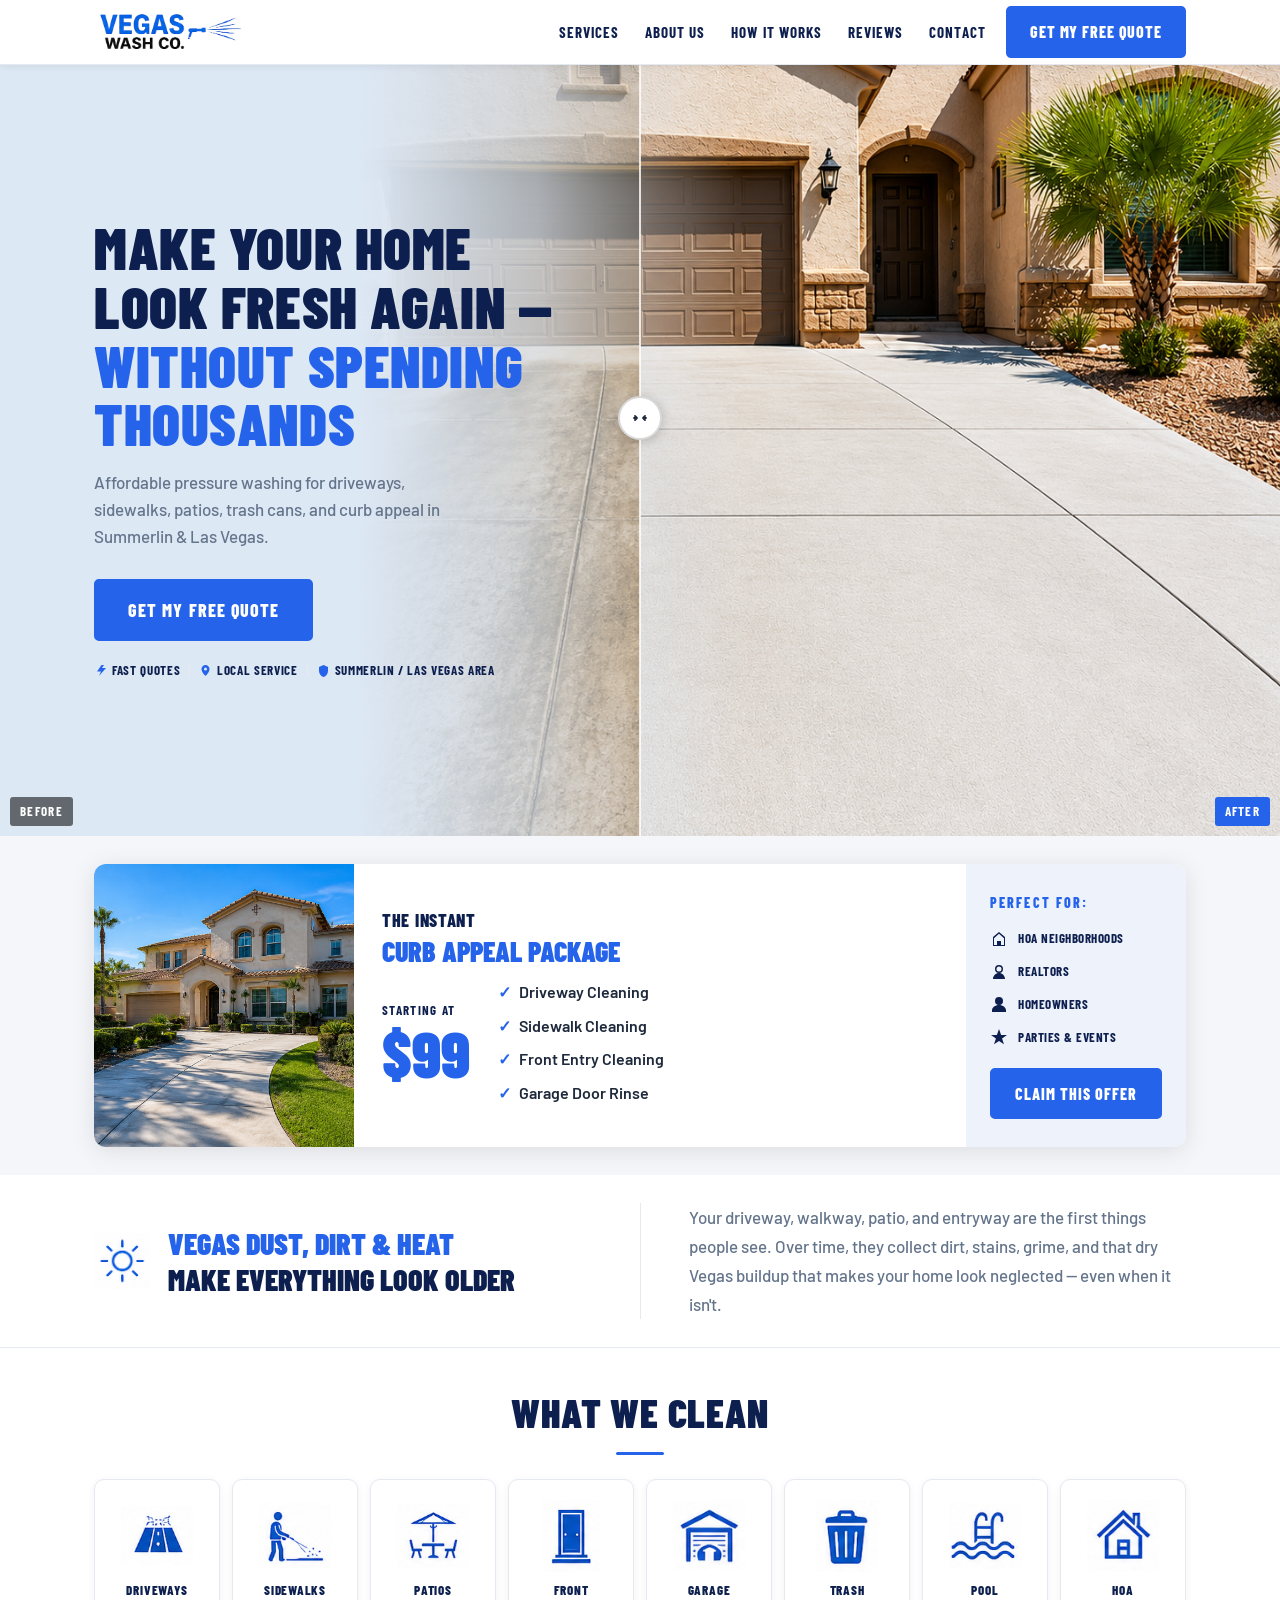
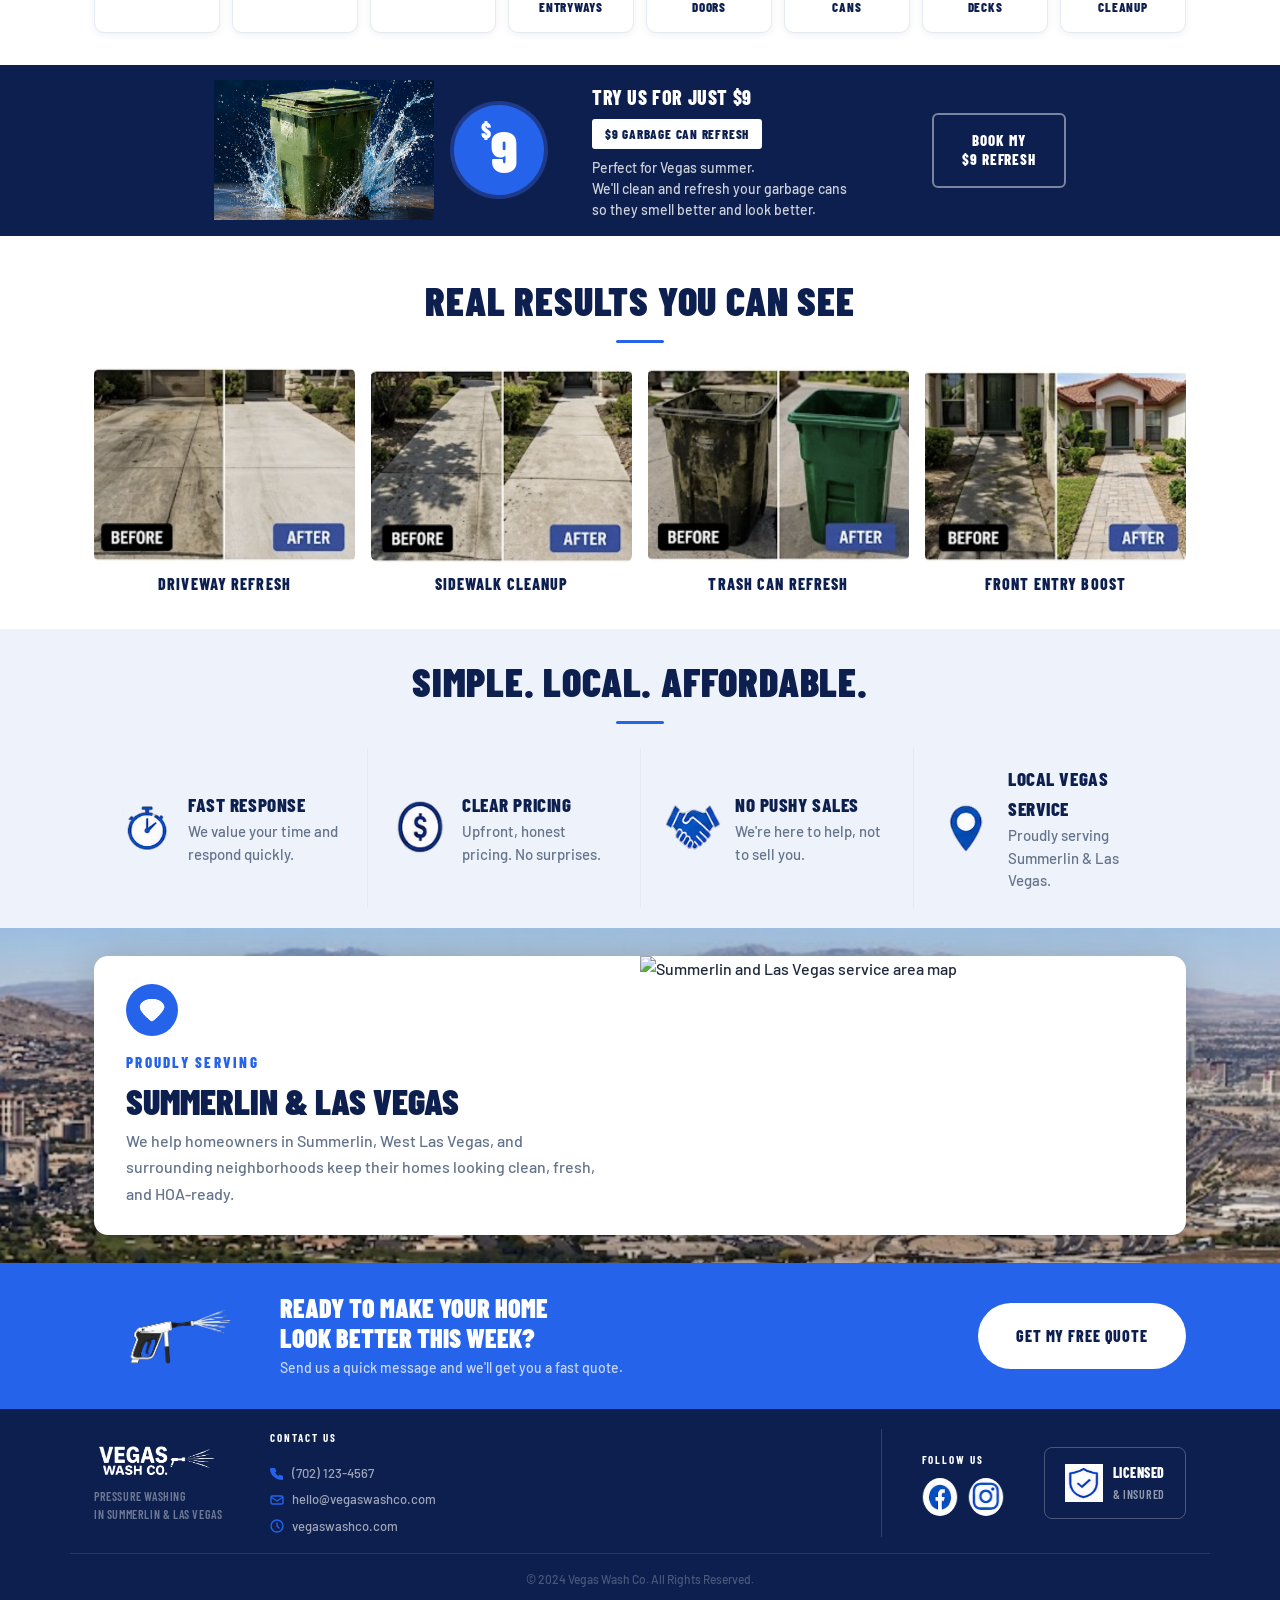
==== index.html @ 73d80bc8 "Initial commit of Vegas Wash Co. website. Co-authored-by: Claude <noreply@anthropic.com>" ====
<!DOCTYPE html>
<html lang="en">
<head>
  <meta charset="UTF-8">
  <meta name="viewport" content="width=device-width, initial-scale=1.0">
  <title>Vegas Wash Co. — Pressure Washing in Summerlin & Las Vegas</title>
  <link rel="stylesheet" href="style.css">
  <link rel="preconnect" href="https://fonts.googleapis.com">
  <link rel="preconnect" href="https://fonts.gstatic.com" crossorigin>
  <link href="https://fonts.googleapis.com/css2?family=Barlow+Condensed:wght@400;600;700;800;900&family=Barlow:wght@400;500;600;700&display=swap" rel="stylesheet">
</head>
<body>

  <!-- ── HEADER ─────────────────────────────────────── -->
  <header class="header">
    <div class="container header__inner">
      <a href="#" class="logo">
        <img src="Design Images/Vector Icons/logo_vector.png" alt="Vegas Wash Co." class="logo__img">
      </a>
      <nav class="nav">
        <a href="#services">Services</a>
        <a href="#about">About Us</a>
        <a href="#how-it-works">How It Works</a>
        <a href="#reviews">Reviews</a>
        <a href="#contact">Contact</a>
      </nav>
      <a href="#contact" class="btn btn--blue">Get My Free Quote</a>
      <button class="hamburger" aria-label="Open menu">
        <span></span><span></span><span></span>
      </button>
    </div>
  </header>

  <!-- ── HERO ──────────────────────────────────────── -->
  <section class="hero">
    <!-- Before/After slider fills the background -->
    <div class="hero__bg-slider">
      <div class="before-after">
        <div class="before-after__imgs">
          <div class="before-after__before">
            <img src="Design Images/Garage Before.png" alt="Before" class="ba-img ba-img--before">
            <span class="ba-label ba-label--before">Before</span>
          </div>
          <div class="before-after__after">
            <img src="Design Images/Garage After.png" alt="After" class="ba-img ba-img--after">
            <span class="ba-label ba-label--after">After</span>
          </div>
        </div>
        <div class="before-after__handle" id="baHandle">
          <div class="ba-handle-line"></div>
          <div class="ba-handle-circle">
            <svg width="20" height="20" viewBox="0 0 20 20" fill="none"><path d="M7 10l-3 0M7 10L5 8M7 10L5 12M13 10l3 0M13 10l2-2M13 10l2 2" stroke="#1e293b" stroke-width="1.8" stroke-linecap="round" stroke-linejoin="round"/></svg>
          </div>
          <div class="ba-handle-line"></div>
        </div>
      </div>
    </div>
    <!-- Text content on the left -->
    <div class="container hero__inner">
      <div class="hero__left">
        <h1 class="hero__heading">
          Make Your Home<br>Look Fresh Again&nbsp;—<br>
          <span class="hero__blue">Without Spending<br>Thousands</span>
        </h1>
        <p class="hero__sub">Affordable pressure washing for driveways, sidewalks, patios, trash cans, and curb appeal in Summerlin &amp; Las Vegas.</p>
        <a href="#" class="btn btn--blue btn--lg">Get My Free Quote</a>
        <div class="hero__badges">
          <span class="hero__badge">
            <svg width="13" height="13" viewBox="0 0 13 13" fill="#2563eb"><path d="M7.5 1L3 7.5h4L5 12l7-8H8L10 1z"/></svg>
            Fast Quotes
          </span>
          <span class="hero__sep">|</span>
          <span class="hero__badge">
            <svg width="13" height="13" viewBox="0 0 13 13" fill="none"><path d="M6.5 1C4.29 1 2.5 2.79 2.5 5c0 3.25 4 7 4 7s4-3.75 4-7c0-2.21-1.79-4-4-4zm0 5.5a1.5 1.5 0 110-3 1.5 1.5 0 010 3z" fill="#2563eb"/></svg>
            Local Service
          </span>
          <span class="hero__sep">|</span>
          <span class="hero__badge">
            <svg width="13" height="13" viewBox="0 0 13 13" fill="none"><path d="M6.5 1L2 3v4c0 2.76 1.96 5.34 4.5 6 2.54-.66 4.5-3.24 4.5-6V3L6.5 1z" fill="#2563eb"/></svg>
            Summerlin / Las Vegas Area
          </span>
        </div>
      </div>
    </div>
  </section>

  <!-- ── CURB APPEAL PACKAGE ────────────────────────── -->
  <section class="package" id="how-it-works">
    <div class="container">
      <div class="package__card">
        <!-- Photo -->
        <div class="package__photo">
          <img src="Design Images/Clean Driveway Image.png" alt="Clean home exterior">
        </div>
        <!-- Middle: heading + price/checklist row -->
        <div class="package__details">
          <div class="package__heading-block">
            <p class="package__eyebrow">The Instant</p>
            <h2 class="package__title">Curb Appeal Package</h2>
          </div>
          <div class="package__mid-row">
            <div class="package__price-col">
              <p class="package__starting">Starting At</p>
              <div class="package__price">$99</div>
            </div>
            <ul class="package__list">
              <li><span class="check">✓</span> Driveway Cleaning</li>
              <li><span class="check">✓</span> Sidewalk Cleaning</li>
              <li><span class="check">✓</span> Front Entry Cleaning</li>
              <li><span class="check">✓</span> Garage Door Rinse</li>
            </ul>
          </div>
        </div>
        <!-- Perfect For -->
        <div class="package__for">
          <p class="package__for-title">Perfect For:</p>
          <ul class="package__for-list">
            <li>
              <svg width="18" height="18" viewBox="0 0 18 18" fill="currentColor"><path d="M9 2l6 5v9H3V7l6-5zm0 1.8L4 8.2V15h3v-4h4v4h3V8.2L9 3.8z"/></svg>
              HOA Neighborhoods
            </li>
            <li>
              <svg width="18" height="18" viewBox="0 0 18 18" fill="currentColor"><path d="M9 2a4 4 0 100 8A4 4 0 009 2zm0 1.5a2.5 2.5 0 110 5 2.5 2.5 0 010-5zM3 16c0-3.31 2.69-6 6-6s6 2.69 6 6H3z"/></svg>
              Realtors
            </li>
            <li>
              <svg width="18" height="18" viewBox="0 0 18 18" fill="currentColor"><path d="M16 17H2v-1.5C2 12.42 5.13 10 9 10s7 2.42 7 5.5V17zM9 2a4 4 0 100 8A4 4 0 009 2z"/></svg>
              Homeowners
            </li>
            <li>
              <svg width="18" height="18" viewBox="0 0 18 18" fill="currentColor"><path d="M9 1l2.1 5.9H17l-4.95 3.5 1.9 5.85L9 12.9l-4.95 3.35 1.9-5.85L1 6.9h5.9L9 1z"/></svg>
              Parties &amp; Events
            </li>
          </ul>
          <a href="#" class="btn btn--blue package__for-btn">Claim This Offer</a>
        </div>
      </div>
    </div>
  </section>

  <!-- ── VEGAS DUST SECTION ─────────────────────────── -->
  <section class="dust" id="about">
    <div class="container dust__inner">
      <div class="dust__left">
        <div class="dust__sun">
          <img src="Design Images/Vector Icons/sun_icon_vector.png" alt="" width="56" height="56">
        </div>
        <h2 class="dust__heading">
          <span class="dust__heading--blue">Vegas Dust, Dirt &amp; Heat</span><br>
          Make Everything Look Older
        </h2>
      </div>
      <div class="dust__divider"></div>
      <div class="dust__right">
        <p>Your driveway, walkway, patio, and entryway are the first things people see. Over time, they collect dirt, stains, grime, and that dry Vegas buildup that makes your home look neglected — even when it isn't.</p>
      </div>
    </div>
  </section>

  <!-- ── WHAT WE CLEAN ──────────────────────────────── -->
  <section class="what-we-clean" id="services">
    <div class="container">
      <h2 class="section-title">What We Clean</h2>
      <div class="clean-grid">
        <div class="clean-item">
          <img src="Design Images/Vector Icons/driveways_vector.png" alt="Driveways" class="clean-icon-img">
          <span>Driveways</span>
        </div>
        <div class="clean-item">
          <img src="Design Images/Vector Icons/sidewalks_vector.png" alt="Sidewalks" class="clean-icon-img">
          <span>Sidewalks</span>
        </div>
        <div class="clean-item">
          <img src="Design Images/Vector Icons/patios_vector.png" alt="Patios" class="clean-icon-img">
          <span>Patios</span>
        </div>
        <div class="clean-item">
          <img src="Design Images/Vector Icons/front_entryways_vector.png" alt="Front Entryways" class="clean-icon-img">
          <span>Front<br>Entryways</span>
        </div>
        <div class="clean-item">
          <img src="Design Images/Vector Icons/garage_doors_vector.png" alt="Garage Doors" class="clean-icon-img">
          <span>Garage<br>Doors</span>
        </div>
        <div class="clean-item">
          <img src="Design Images/Vector Icons/trash_cans_vector.png" alt="Trash Cans" class="clean-icon-img">
          <span>Trash<br>Cans</span>
        </div>
        <div class="clean-item">
          <img src="Design Images/Vector Icons/pool_decks_vector.png" alt="Pool Decks" class="clean-icon-img">
          <span>Pool<br>Decks</span>
        </div>
        <div class="clean-item">
          <img src="Design Images/Vector Icons/hoa_cleanup_vector.png" alt="HOA Cleanup" class="clean-icon-img">
          <span>HOA<br>Cleanup</span>
        </div>
      </div>
    </div>
  </section>

  <!-- ── $9 GARBAGE CAN REFRESH ─────────────────────── -->
  <section class="offer9">
    <div class="offer9__inner">
      <!-- Photo bleeds to left edge -->
      <div class="offer9__photo">
        <img src="Design Images/Trash Can in Water Image.png" alt="Garbage can being cleaned">
      </div>
      <!-- $9 badge circle -->
      <div class="offer9__badge">
        <span class="offer9__dollar">$</span>
        <span class="offer9__num">9</span>
      </div>
      <!-- Text content -->
      <div class="offer9__content">
        <p class="offer9__eyebrow">Try Us For Just $9</p>
        <div class="offer9__tag">$9 Garbage Can Refresh</div>
        <p class="offer9__body">Perfect for Vegas summer.<br>We'll clean and refresh your garbage cans<br>so they smell better and look better.</p>
      </div>
      <!-- CTA button -->
      <div class="offer9__cta">
        <a href="#" class="btn offer9__btn">Book My<br>$9 Refresh</a>
      </div>
    </div>
  </section>

  <!-- ── REAL RESULTS ───────────────────────────────── -->
  <section class="results" id="reviews">
    <div class="container">
      <h2 class="section-title">Real Results You Can See</h2>
      <div class="results__grid">
        <div class="results__item">
          <div class="results__img-wrap">
            <img src="Design Images/Driveway Refresh.png" alt="Driveway before and after" class="results__img">
          </div>
          <p class="results__label">Driveway Refresh</p>
        </div>
        <div class="results__item">
          <div class="results__img-wrap">
            <img src="Design Images/Sidewalk Cleanup.png" alt="Sidewalk before and after" class="results__img">
          </div>
          <p class="results__label">Sidewalk Cleanup</p>
        </div>
        <div class="results__item">
          <div class="results__img-wrap">
            <img src="Design Images/Trash Can Refresh.png" alt="Trash can before and after" class="results__img">
          </div>
          <p class="results__label">Trash Can Refresh</p>
        </div>
        <div class="results__item">
          <div class="results__img-wrap">
            <img src="Design Images/Front Entry Boost.png" alt="Front entry before and after" class="results__img">
          </div>
          <p class="results__label">Front Entry Boost</p>
        </div>
      </div>
    </div>
  </section>

  <!-- ── SIMPLE. LOCAL. AFFORDABLE. ────────────────── -->
  <section class="pillars">
    <div class="container">
      <h2 class="section-title">Simple. Local. Affordable.</h2>
      <div class="pillars__grid">
        <div class="pillar">
          <div class="pillar__icon">
            <img src="Design Images/Vector Icons/fast_response_vector.png" alt="" class="pillar__icon-img">
          </div>
          <div class="pillar__text">
            <h3 class="pillar__title">Fast Response</h3>
            <p class="pillar__desc">We value your time and respond quickly.</p>
          </div>
        </div>
        <div class="pillar pillar--divider">
          <div class="pillar__icon">
            <img src="Design Images/Vector Icons/clear_pricing_vector.png" alt="" class="pillar__icon-img">
          </div>
          <div class="pillar__text">
            <h3 class="pillar__title">Clear Pricing</h3>
            <p class="pillar__desc">Upfront, honest pricing. No surprises.</p>
          </div>
        </div>
        <div class="pillar pillar--divider">
          <div class="pillar__icon">
            <img src="Design Images/Vector Icons/no_pushy_sales_vector.png" alt="" class="pillar__icon-img">
          </div>
          <div class="pillar__text">
            <h3 class="pillar__title">No Pushy Sales</h3>
            <p class="pillar__desc">We're here to help, not to sell you.</p>
          </div>
        </div>
        <div class="pillar pillar--divider">
          <div class="pillar__icon">
            <img src="Design Images/Vector Icons/local_service_vector.png" alt="" class="pillar__icon-img">
          </div>
          <div class="pillar__text">
            <h3 class="pillar__title">Local Vegas Service</h3>
            <p class="pillar__desc">Proudly serving Summerlin &amp; Las Vegas.</p>
          </div>
        </div>
      </div>
    </div>
  </section>

  <!-- ── SERVING AREA ───────────────────────────────── -->
  <section class="serving">
    <!-- Full-bleed city background photo -->
    <div class="serving__map-bg">
      <img src="Design Images/Las Vegas - Summerlin Background Image.png" alt="" aria-hidden="true">
    </div>
    <!-- White card sits on top -->
    <div class="container serving__inner">
      <div class="serving__card">
        <!-- Left: text content -->
        <div class="serving__content">
          <div class="serving__pin-badge">
            <img src="Design Images/Vector Icons/location_pin_vector.png" alt="" width="28" height="28">
          </div>
          <p class="serving__eyebrow">Proudly Serving</p>
          <h2 class="serving__heading">Summerlin &amp; Las Vegas</h2>
          <p class="serving__desc">We help homeowners in Summerlin, West Las Vegas, and surrounding neighborhoods keep their homes looking clean, fresh, and HOA-ready.</p>
        </div>
        <!-- Right: map image -->
        <div class="serving__map">
          <img src="Design Images/Summerlin-Vegas Map.png" alt="Summerlin and Las Vegas service area map" class="serving__map-img">
        </div>
      </div>
    </div>
  </section>

  <!-- ── FOOTER CTA ─────────────────────────────────── -->
  <section class="footer-cta">
    <div class="container footer-cta__inner">
      <div class="footer-cta__icon">
        <img src="Design Images/Watergun.png" alt="" class="footer-cta__gun">
      </div>
      <div class="footer-cta__text">
        <h2 class="footer-cta__heading">Ready to Make Your Home<br>Look Better This Week?</h2>
        <p class="footer-cta__sub">Send us a quick message and we'll get you a fast quote.</p>
      </div>
      <a href="#" class="btn footer-cta__btn">Get My Free Quote</a>
    </div>
  </section>

  <!-- ── FOOTER ─────────────────────────────────────── -->
  <footer class="footer" id="contact">
    <div class="container footer__inner">
      <!-- Brand / Logo -->
      <div class="footer__brand">
        <a href="#" class="logo">
          <img src="Design Images/Vector Icons/logo_vector.png" alt="Vegas Wash Co." class="logo__img logo__img--footer">
        </a>
        <p class="footer__tagline">Pressure Washing<br>in Summerlin &amp; Las Vegas</p>
      </div>
      <!-- Contact -->
      <div class="footer__contact">
        <p class="footer__col-title">Contact Us</p>
        <a href="tel:7021234567"><svg width="14" height="14" viewBox="0 0 14 14" fill="none"><path d="M2 2h3l1.5 3.5-1.5 1a8 8 0 003.5 3.5l1-1.5L13 10v3a1 1 0 01-1 1C5.37 14 0 8.63 0 3a1 1 0 011-1h1z" fill="#2563eb"/></svg> (702) 123-4567</a>
        <a href="mailto:hello@vegaswashco.com"><svg width="14" height="14" viewBox="0 0 14 14" fill="none"><rect x="1" y="3" width="12" height="8" rx="1.5" stroke="#2563eb" stroke-width="1.4"/><path d="M1 4l6 4 6-4" stroke="#2563eb" stroke-width="1.4"/></svg> hello@vegaswashco.com</a>
        <a href="#"><svg width="14" height="14" viewBox="0 0 14 14" fill="none"><circle cx="7" cy="7" r="6" stroke="#2563eb" stroke-width="1.4"/><path d="M7 4v3l2 2" stroke="#2563eb" stroke-width="1.4" stroke-linecap="round"/></svg> vegaswashco.com</a>
      </div>
      <!-- Divider -->
      <div class="footer__divider"></div>
      <!-- Social -->
      <div class="footer__social">
        <p class="footer__col-title">Follow Us</p>
        <div class="social-links">
          <a href="#" class="social-link" aria-label="Facebook">
            <img src="Design Images/Vector Icons/facebook_vector.png" alt="Facebook" width="38" height="38">
          </a>
          <a href="#" class="social-link" aria-label="Instagram">
            <img src="Design Images/Vector Icons/instagram_vector.png" alt="Instagram" width="38" height="38">
          </a>
        </div>
      </div>
      <!-- Licensed badge -->
      <div class="footer__badge">
        <div class="licensed-badge">
          <img src="Design Images/Vector Icons/shield_vector.png" alt="" width="38" height="38">
          <div class="licensed-badge__text">
            <strong>Licensed</strong>
            <span>&amp; Insured</span>
          </div>
        </div>
      </div>
    </div>
    <div class="footer__bottom">
      <div class="container">
        <span>© 2024 Vegas Wash Co. All Rights Reserved.</span>
      </div>
    </div>
  </footer>

  <script src="script.js"></script>
</body>
</html>
---- style.css ----
/* ── Reset & Base ─────────────────────────────────── */
*, *::before, *::after { margin: 0; padding: 0; box-sizing: border-box; }
:root {
  --navy:  #0d1f4e;
  --blue:  #2563eb;
  --blue2: #1d4ed8;
  --white: #ffffff;
  --gray:  #f4f6fa;
  --gray2: #e5e9f2;
  --text:  #1e293b;
  --muted: #64748b;
  --cond:  'Barlow Condensed', sans-serif;
  --body:  'Barlow', sans-serif;
}
html { scroll-behavior: smooth; }
/* Offset anchor targets so fixed header doesn't cover them */
[id] { scroll-margin-top: 72px; }
body { font-family: var(--body); color: var(--text); background: #fff; line-height: 1.6; font-size: 16px; font-weight: 500; }
img { display: block; max-width: 100%; }
a { text-decoration: none; color: inherit; }
.container { max-width: 1140px; margin: 0 auto; padding: 0 24px; }

/* ── Buttons ──────────────────────────────────────── */
.btn {
  display: inline-flex; align-items: center; justify-content: center;
  padding: 11px 22px; border-radius: 5px;
  font-family: var(--cond); font-weight: 800; font-size: 16px;
  letter-spacing: .06em; text-transform: uppercase; cursor: pointer;
  border: 2px solid transparent; transition: .18s; white-space: nowrap;
}
.btn--lg { padding: 15px 32px; font-size: 18px; }
.btn--blue  { background: var(--blue);  color: #fff; border-color: var(--blue); }
.btn--blue:hover { background: var(--blue2); border-color: var(--blue2); }
.btn--navy  { background: var(--navy);  color: #fff; border-color: var(--navy); }
.btn--navy:hover { background: #091535; }
.btn--outline-blue { background: transparent; color: #fff; border-color: #fff; }
.btn--outline-blue:hover { background: #fff; color: var(--navy); }

/* ── Header ───────────────────────────────────────── */
.header {
  position: fixed; top: 0; left: 0; right: 0; z-index: 200;
  background: #fff;
  border-bottom: 1px solid var(--gray2);
  box-shadow: 0 1px 8px rgba(0,0,0,.08);
}
.header__inner {
  display: flex; align-items: center; gap: 0; height: 64px;
}
.logo { display: flex; align-items: center; flex-shrink: 0; }
.logo__img { height: 44px; width: auto; display: block; }
.nav { display: flex; align-items: center; gap: 26px; margin-left: auto; margin-right: 20px; }
.nav a { font-family: var(--cond); font-weight: 700; font-size: 15px; letter-spacing: .07em; text-transform: uppercase; color: var(--navy); transition: color .15s; }
.nav a:hover { color: var(--blue); }
.hamburger { display: none; flex-direction: column; gap: 5px; background: none; border: none; cursor: pointer; margin-left: auto; padding: 4px; }
.hamburger span { display: block; width: 22px; height: 2px; background: var(--navy); border-radius: 2px; }

/* ── Hero ─────────────────────────────────────────── */
.hero {
  position: relative;
  padding-top: 64px;
  overflow: hidden;
  min-height: calc(100vh - 64px);
  display: flex;
  align-items: center;
  background: #dde8f5;
}

/* Slider fills the entire hero background */
.hero__bg-slider {
  position: absolute;
  inset: 0;
  z-index: 0;
}
/* Gradient fade on left edge to blend text area into photo */
.hero__bg-slider::after {
  content: '';
  position: absolute;
  inset: 0;
  z-index: 1;
  background: linear-gradient(to right, #dde8f5 0%, #dde8f5 28%, rgba(221,232,245,.7) 42%, transparent 58%);
  pointer-events: none;
}
.hero__bg-slider .before-after {
  width: 100%;
  height: 100%;
  border-radius: 0;
  box-shadow: none;
  aspect-ratio: unset;
}
.hero__bg-slider .before-after__imgs {
  position: absolute;
  inset: 0;
}
.hero__bg-slider .before-after__before,
.hero__bg-slider .before-after__after {
  position: absolute;
  inset: 0;
}
.hero__bg-slider .ba-img {
  width: 100%;
  height: 100%;
  object-fit: cover;
  object-position: center center;
}

/* Content sits on top */
.hero__inner {
  position: relative;
  z-index: 1;
  display: grid;
  grid-template-columns: 480px 1fr;
  align-items: center;
  gap: 0;
  width: 100%;
  padding: 36px 24px;
  pointer-events: none;
}
.hero__inner * {
  pointer-events: auto;
}

.hero__left {
  background: transparent;
  padding: 24px 0;
  max-width: 480px;
  width: 100%;
}

.hero__heading {
  font-family: var(--cond);
  font-weight: 900;
  font-size: clamp(38px, 4.5vw, 62px);
  line-height: 1.02;
  color: var(--navy);
  text-transform: uppercase;
  letter-spacing: .01em;
  margin-bottom: 16px;
}
.hero__blue { color: var(--blue); }

.hero__sub {
  font-size: 17px;
  color: var(--muted);
  max-width: 380px;
  margin-bottom: 28px;
  line-height: 1.6;
}

.hero__badges {
  display: flex;
  align-items: center;
  gap: 8px;
  margin-top: 18px;
  flex-wrap: wrap;
}
.hero__badge {
  display: flex;
  align-items: center;
  gap: 5px;
  font-family: var(--cond);
  font-weight: 700;
  font-size: 13px;
  letter-spacing: .05em;
  text-transform: uppercase;
  color: var(--navy);
}
.hero__sep { color: var(--gray2); font-size: 14px; }

/* Before / After Slider */
.before-after { position: relative; border-radius: 10px; overflow: hidden; user-select: none; box-shadow: 0 8px 40px rgba(0,0,0,.4); aspect-ratio: 4/3; }
.before-after__imgs { position: relative; width: 100%; height: 100%; }
.before-after__before, .before-after__after { position: absolute; inset: 0; overflow: hidden; }
.before-after__after { clip-path: inset(0 0 0 50%); }
.ba-img { width: 100%; height: 100%; object-fit: cover; }
.ba-img--before { filter: none; }
.ba-img--after  { filter: none; }
.ba-label { position: absolute; bottom: 10px; font-family: var(--cond); font-weight: 700; font-size: 13px; letter-spacing: .1em; text-transform: uppercase; padding: 4px 10px; border-radius: 3px; z-index: 2; }
.ba-label--before { left: 10px; background: rgba(0,0,0,.55); color: #fff; }
.ba-label--after  { right: 10px; background: var(--blue); color: #fff; }
.before-after__handle { position: absolute; top: 0; bottom: 0; left: 50%; transform: translateX(-50%); display: flex; flex-direction: column; align-items: center; cursor: ew-resize; z-index: 10; width: 40px; }
.ba-handle-line { flex: 1; width: 2px; background: #fff; opacity: .8; }
.ba-handle-circle { width: 44px; height: 44px; border-radius: 50%; background: #fff; border: 2px solid rgba(0,0,0,.15); display: flex; align-items: center; justify-content: center; box-shadow: 0 2px 12px rgba(0,0,0,.2); flex-shrink: 0; }

/* ── Curb Appeal Package ──────────────────────────── */
.package { background: var(--gray); padding: 28px 0; }
.package__card { display: grid; grid-template-columns: 260px 1fr 220px; border-radius: 12px; overflow: hidden; box-shadow: 0 4px 24px rgba(0,0,0,.10); background: #fff; }
.package__photo { overflow: hidden; }
.package__photo img { width: 100%; height: 100%; object-fit: cover; object-position: center center; display: block; }
.package__details { padding: 20px 28px; display: flex; flex-direction: column; justify-content: center; gap: 12px; }
.package__heading-block { }
.package__eyebrow { font-family: var(--cond); font-weight: 800; font-size: 18px; letter-spacing: .04em; text-transform: uppercase; color: var(--navy); margin-bottom: 2px; }
.package__title { font-family: var(--cond); font-weight: 900; font-size: 28px; text-transform: uppercase; color: var(--blue); line-height: 1.1; }
.package__mid-row { display: flex; align-items: center; gap: 28px; }
.package__price-col { flex-shrink: 0; }
.package__starting { font-family: var(--cond); font-weight: 700; font-size: 13px; letter-spacing: .1em; text-transform: uppercase; color: var(--navy); }
.package__price { font-family: var(--cond); font-weight: 900; font-size: 64px; color: var(--blue); line-height: 1; }
.package__list { list-style: none; display: flex; flex-direction: column; gap: 8px; margin: 0; }
.package__list li { font-size: 16px; font-weight: 600; color: var(--text); display: flex; align-items: center; gap: 8px; font-family: var(--body); }
.check { color: var(--blue); font-weight: 700; font-size: 16px; }
.package__for { padding: 28px 24px; background: #eef2fb; display: flex; flex-direction: column; justify-content: space-between; }
.package__for-title { font-family: var(--cond); font-weight: 800; font-size: 14px; letter-spacing: .15em; text-transform: uppercase; color: var(--blue); margin-bottom: 14px; }
.package__for-list { list-style: none; display: flex; flex-direction: column; gap: 12px; margin-bottom: 20px; }
.package__for-list li { display: flex; align-items: center; gap: 10px; font-family: var(--cond); font-weight: 700; font-size: 13px; letter-spacing: .04em; text-transform: uppercase; color: var(--navy); }
.package__for-list li svg { color: var(--navy); flex-shrink: 0; }
.package__for-btn { width: 100%; text-align: center; }

/* ── Vegas Dust ───────────────────────────────────── */
.dust { background: #fff; padding: 28px 0; border-bottom: 1px solid var(--gray2); }
.dust__inner { display: grid; grid-template-columns: 1fr auto 1fr; gap: 0; align-items: center; }
.dust__left { display: flex; align-items: center; gap: 18px; padding-right: 48px; }
.dust__sun { flex-shrink: 0; }
.dust__heading { font-family: var(--cond); font-weight: 900; font-size: 30px; text-transform: uppercase; color: var(--navy); line-height: 1.2; }
.dust__heading--blue { color: var(--blue); }
.dust__divider { width: 1px; background: var(--gray2); align-self: stretch; margin: 0 48px; }
.dust__right { }
.dust__right p { font-size: 17px; font-weight: 500; color: var(--muted); line-height: 1.7; }

/* ── What We Clean ────────────────────────────────── */
.what-we-clean { background: #fff; padding: 32px 0; }
.section-title { font-family: var(--cond); font-weight: 900; font-size: 40px; text-transform: uppercase; color: var(--navy); text-align: center; margin-bottom: 6px; letter-spacing: .02em; }
.section-title::after { content: ''; display: block; width: 48px; height: 3px; background: var(--blue); border-radius: 2px; margin: 8px auto 24px; }
.clean-grid { display: grid; grid-template-columns: repeat(8, 1fr); gap: 12px; }
.clean-item { display: flex; flex-direction: column; align-items: center; gap: 10px; text-align: center; padding: 20px 10px 16px; border-radius: 10px; border: 1.5px solid var(--gray2); background: #fff; box-shadow: 0 2px 8px rgba(0,0,0,.06); transition: .2s; cursor: pointer; }
.clean-item:hover { border-color: var(--blue); box-shadow: 0 4px 16px rgba(37,99,235,.12); }
.clean-icon { width: 52px; height: 52px; }
.clean-icon svg { width: 52px; height: 52px; }
.clean-icon-img { width: 90px; height: 90px; object-fit: contain; }
.clean-icon-img { width: 72px; height: 72px; object-fit: contain; }
.clean-item span { font-family: var(--cond); font-weight: 800; font-size: 13px; letter-spacing: .06em; text-transform: uppercase; color: var(--navy); line-height: 1.3; }

/* ── $9 Offer ─────────────────────────────────────── */
.offer9 { background: var(--navy); overflow: hidden; }
.offer9__inner { display: flex; align-items: center; min-height: 140px; max-width: 900px; margin: 0 auto; padding: 0 24px; }
.offer9__photo { width: 220px; flex-shrink: 0; height: 140px; overflow: hidden; border-radius: 0; }
.offer9__photo img { width: 100%; height: 100%; object-fit: cover; object-position: center center; display: block; }
.offer9__badge { flex-shrink: 0; background: var(--blue); border-radius: 50%; width: 90px; height: 90px; display: flex; flex-direction: row; justify-content: center; align-items: center; margin: 0 20px; box-shadow: 0 0 0 4px #1e3a8a; }
.offer9__dollar { font-family: var(--cond); font-weight: 900; font-size: 22px; color: #fff; line-height: 1; align-self: flex-start; margin-top: 13px; }
.offer9__num { font-family: var(--cond); font-weight: 900; font-size: 58px; color: #fff; line-height: 1; }
.offer9__content { flex: 1; padding: 16px 28px; }
.offer9__eyebrow { font-family: var(--cond); font-weight: 800; font-size: 20px; letter-spacing: .03em; text-transform: uppercase; color: #fff; margin-bottom: 6px; }
.offer9__tag { display: inline-block; background: #fff; color: var(--navy); font-family: var(--cond); font-weight: 800; font-size: 13px; letter-spacing: .06em; text-transform: uppercase; padding: 4px 12px; border-radius: 3px; margin-bottom: 8px; border: 1.5px solid rgba(255,255,255,.3); }
.offer9__body { font-size: 14px; font-weight: 500; color: rgba(255,255,255,.8); line-height: 1.5; }
.offer9__cta { flex-shrink: 0; padding: 0 0 0 16px; }
.offer9__btn { display: inline-block; background: transparent; border: 2px solid rgba(255,255,255,.45); color: #fff; font-family: var(--cond); font-weight: 800; font-size: 15px; letter-spacing: .06em; text-transform: uppercase; padding: 16px 28px; border-radius: 6px; text-align: center; line-height: 1.3; text-decoration: none; transition: .2s; white-space: nowrap; }
.offer9__btn:hover { background: rgba(255,255,255,.1); border-color: #fff; }

/* ── Real Results ─────────────────────────────────── */
.results { background: #fff; padding: 32px 0; }
.results__grid { display: grid; grid-template-columns: repeat(4, 1fr); gap: 16px; }
.results__item { display: flex; flex-direction: column; gap: 8px; }
.results__img-wrap { position: relative; border-radius: 8px; overflow: hidden; aspect-ratio: 4/3; }
.results__img { width: 100%; height: 100%; object-fit: cover; }
.results__img-wrap .ba-label--before { left: 6px; bottom: 6px; font-size: 11px; }
.results__img-wrap .ba-label--after  { right: 6px; bottom: 6px; font-size: 11px; }
.results__label { font-family: var(--cond); font-weight: 800; font-size: 16px; letter-spacing: .07em; text-transform: uppercase; color: var(--navy); text-align: center; }

/* ── Pillars ──────────────────────────────────────── */
.pillars { background: #eef2fb; padding: 20px 0; }
.pillars__grid { display: grid; grid-template-columns: repeat(4, 1fr); }
.pillar { display: flex; flex-direction: row; align-items: center; gap: 14px; padding: 16px 24px; }
.pillar--divider { border-left: 1px solid var(--gray2); }
.pillar__icon { flex-shrink: 0; }
.pillar__icon-img { width: 56px; height: 56px; object-fit: contain; }
.pillar__text { }
.social-link img { border-radius: 50%; }
.pillar__title { font-family: var(--cond); font-weight: 800; font-size: 19px; text-transform: uppercase; color: var(--navy); letter-spacing: .03em; }
.pillar__desc { font-size: 15px; font-weight: 500; color: var(--muted); line-height: 1.5; }

/* ── Serving Area ─────────────────────────────────── */
.serving { position: relative; overflow: hidden; padding: 28px 0; }
.serving__map-bg { position: absolute; inset: 0; }
.serving__map-bg img { width: 100%; height: 100%; object-fit: cover; object-position: center 40%; }
.serving__inner { position: relative; z-index: 1; }
.serving__card { display: grid; grid-template-columns: 1fr 1fr; border-radius: 14px; overflow: hidden; background: #fff; box-shadow: 0 8px 40px rgba(0,0,0,.18); }
.serving__content { padding: 28px 32px; display: flex; flex-direction: column; justify-content: center; gap: 8px; }
.serving__pin-badge { width: 52px; height: 52px; background: var(--blue); border-radius: 50%; display: flex; align-items: center; justify-content: center; margin-bottom: 6px; }
.serving__pin-badge img { filter: brightness(0) invert(1); }
.serving__eyebrow { font-family: var(--cond); font-weight: 800; font-size: 15px; letter-spacing: .15em; text-transform: uppercase; color: var(--blue); }
.serving__heading { font-family: var(--cond); font-weight: 900; font-size: 36px; text-transform: uppercase; color: var(--navy); line-height: 1.05; }
.serving__desc { font-size: 16px; font-weight: 500; color: var(--muted); line-height: 1.65; }
.serving__map { overflow: hidden; }
.serving__map-img { width: 100%; height: 100%; object-fit: cover; display: block; }
.map-card { position: relative; width: 260px; height: 180px; background: rgba(255,255,255,.07); border: 1px solid rgba(255,255,255,.15); border-radius: 12px; backdrop-filter: blur(4px); }
.map-dot { position: absolute; display: flex; flex-direction: column; align-items: center; gap: 4px; }
.map-dot::before { content: ''; width: 12px; height: 12px; border-radius: 50%; background: var(--blue); border: 2px solid #fff; box-shadow: 0 0 0 4px rgba(37,99,235,.3); }
.map-dot span { font-family: var(--cond); font-weight: 700; font-size: 12px; letter-spacing: .06em; text-transform: uppercase; color: #fff; background: rgba(13,31,78,.8); padding: 2px 7px; border-radius: 3px; white-space: nowrap; }
.map-dot--summerlin { top: 60px; left: 40px; }
.map-dot--lv { top: 90px; left: 150px; }

/* ── Footer CTA ───────────────────────────────────── */
.footer-cta { background: var(--blue); padding: 28px 0; }
.footer-cta__inner { display: flex; align-items: center; gap: 32px; }
.footer-cta__icon { flex-shrink: 0; }
.footer-cta__gun { height: 90px; width: auto; object-fit: contain; display: block; }
.footer-cta__text { flex: 1; }
.footer-cta__heading { font-family: var(--cond); font-weight: 900; font-size: 26px; text-transform: uppercase; color: #fff; line-height: 1.15; margin-bottom: 4px; }
.footer-cta__sub { font-size: 14px; font-weight: 500; color: rgba(255,255,255,.75); }
.footer-cta__btn { background: #fff; color: var(--navy); font-family: var(--cond); font-weight: 800; font-size: 16px; letter-spacing: .06em; text-transform: uppercase; padding: 18px 36px; border-radius: 50px; white-space: nowrap; flex-shrink: 0; transition: .2s; }
.footer-cta__btn:hover { background: var(--gray); }

/* ── Footer ───────────────────────────────────────── */
.footer { background: var(--navy); padding: 20px 0 0; }
.footer__inner { display: grid; grid-template-columns: auto 1fr auto auto auto; gap: 0; align-items: center; padding-bottom: 16px; border-bottom: 1px solid rgba(255,255,255,.1); }
.logo__img--footer { height: 36px; filter: brightness(0) invert(1); }
.footer__tagline { font-size: 12px; color: rgba(255,255,255,.4); margin-top: 8px; line-height: 1.5; text-transform: uppercase; letter-spacing: .05em; font-family: var(--cond); font-weight: 600; }
.footer__col-title { font-family: var(--cond); font-weight: 700; font-size: 11px; letter-spacing: .18em; text-transform: uppercase; color: #fff; margin-bottom: 10px; }
.footer__contact { display: flex; flex-direction: column; gap: 6px; padding: 0 48px; }
.footer__contact a { display: flex; align-items: center; gap: 8px; font-size: 13px; font-weight: 500; color: rgba(255,255,255,.6); transition: color .15s; }
.footer__contact a:hover { color: #fff; }
.footer__divider { width: 1px; background: rgba(255,255,255,.15); align-self: stretch; margin: 0 40px; }
.footer__social { padding-right: 40px; }
.social-links { display: flex; gap: 12px; }
.social-links { display: flex; gap: 10px; }
.social-link { display: flex; align-items: center; justify-content: center; width: 36px; height: 36px; border-radius: 50%; border: 1px solid rgba(255,255,255,.2); transition: .18s; }
.social-link:hover { border-color: #fff; background: rgba(255,255,255,.1); }
.licensed-badge { display: flex; align-items: center; gap: 10px; background: transparent; border: 1.5px solid rgba(255,255,255,.25); border-radius: 8px; padding: 14px 20px; }
.licensed-badge__text { display: flex; flex-direction: column; }
.licensed-badge__text strong { font-family: var(--cond); font-weight: 800; font-size: 14px; color: #fff; letter-spacing: .04em; text-transform: uppercase; }
.licensed-badge__text span  { font-family: var(--cond); font-weight: 600; font-size: 12px; color: rgba(255,255,255,.55); text-transform: uppercase; letter-spacing: .06em; }
.footer__bottom { padding: 16px 0; text-align: center; font-size: 12px; color: rgba(255,255,255,.25); }

/* ── Responsive ───────────────────────────────────── */
@media (max-width: 1024px) {
  .clean-grid { grid-template-columns: repeat(4,1fr); }
  .package__card { grid-template-columns: 220px 1fr; }
  .package__for { display: none; }
  .footer__inner { grid-template-columns: 1fr 1fr; }
}
@media (max-width: 768px) {
  .nav, .header .btn { display: none; }
  .hamburger { display: flex; }
  .hero__inner { grid-template-columns: 1fr; min-height: auto; padding: 40px 24px; }
  .hero__left { padding: 32px 28px; }
  .package__card { grid-template-columns: 1fr; }
  .package__photo { min-height: 220px; }
  .dust__inner { grid-template-columns: 1fr; }
  .clean-grid { grid-template-columns: repeat(4,1fr); }
  .offer9__photo { display: none; }
  .results__grid { grid-template-columns: repeat(2,1fr); }
  .pillars__grid { grid-template-columns: repeat(2,1fr); }
  .serving__card { grid-template-columns: 1fr; }
  .serving__map { display: none; }
  .footer-cta__inner { flex-direction: column; text-align: center; }
  .footer__inner { grid-template-columns: 1fr 1fr; }
}
@media (max-width: 480px) {
  .clean-grid { grid-template-columns: repeat(4,1fr); }
  .results__grid { grid-template-columns: 1fr 1fr; }
  .footer__inner { grid-template-columns: 1fr; }
}

/* Mobile nav open */
.nav.open {
  display: flex; flex-direction: column; position: fixed;
  top: 64px; left: 0; right: 0; background: #fff;
  padding: 24px; gap: 18px; border-top: 1px solid var(--gray2); z-index: 199;
  box-shadow: 0 4px 16px rgba(0,0,0,.1);
}
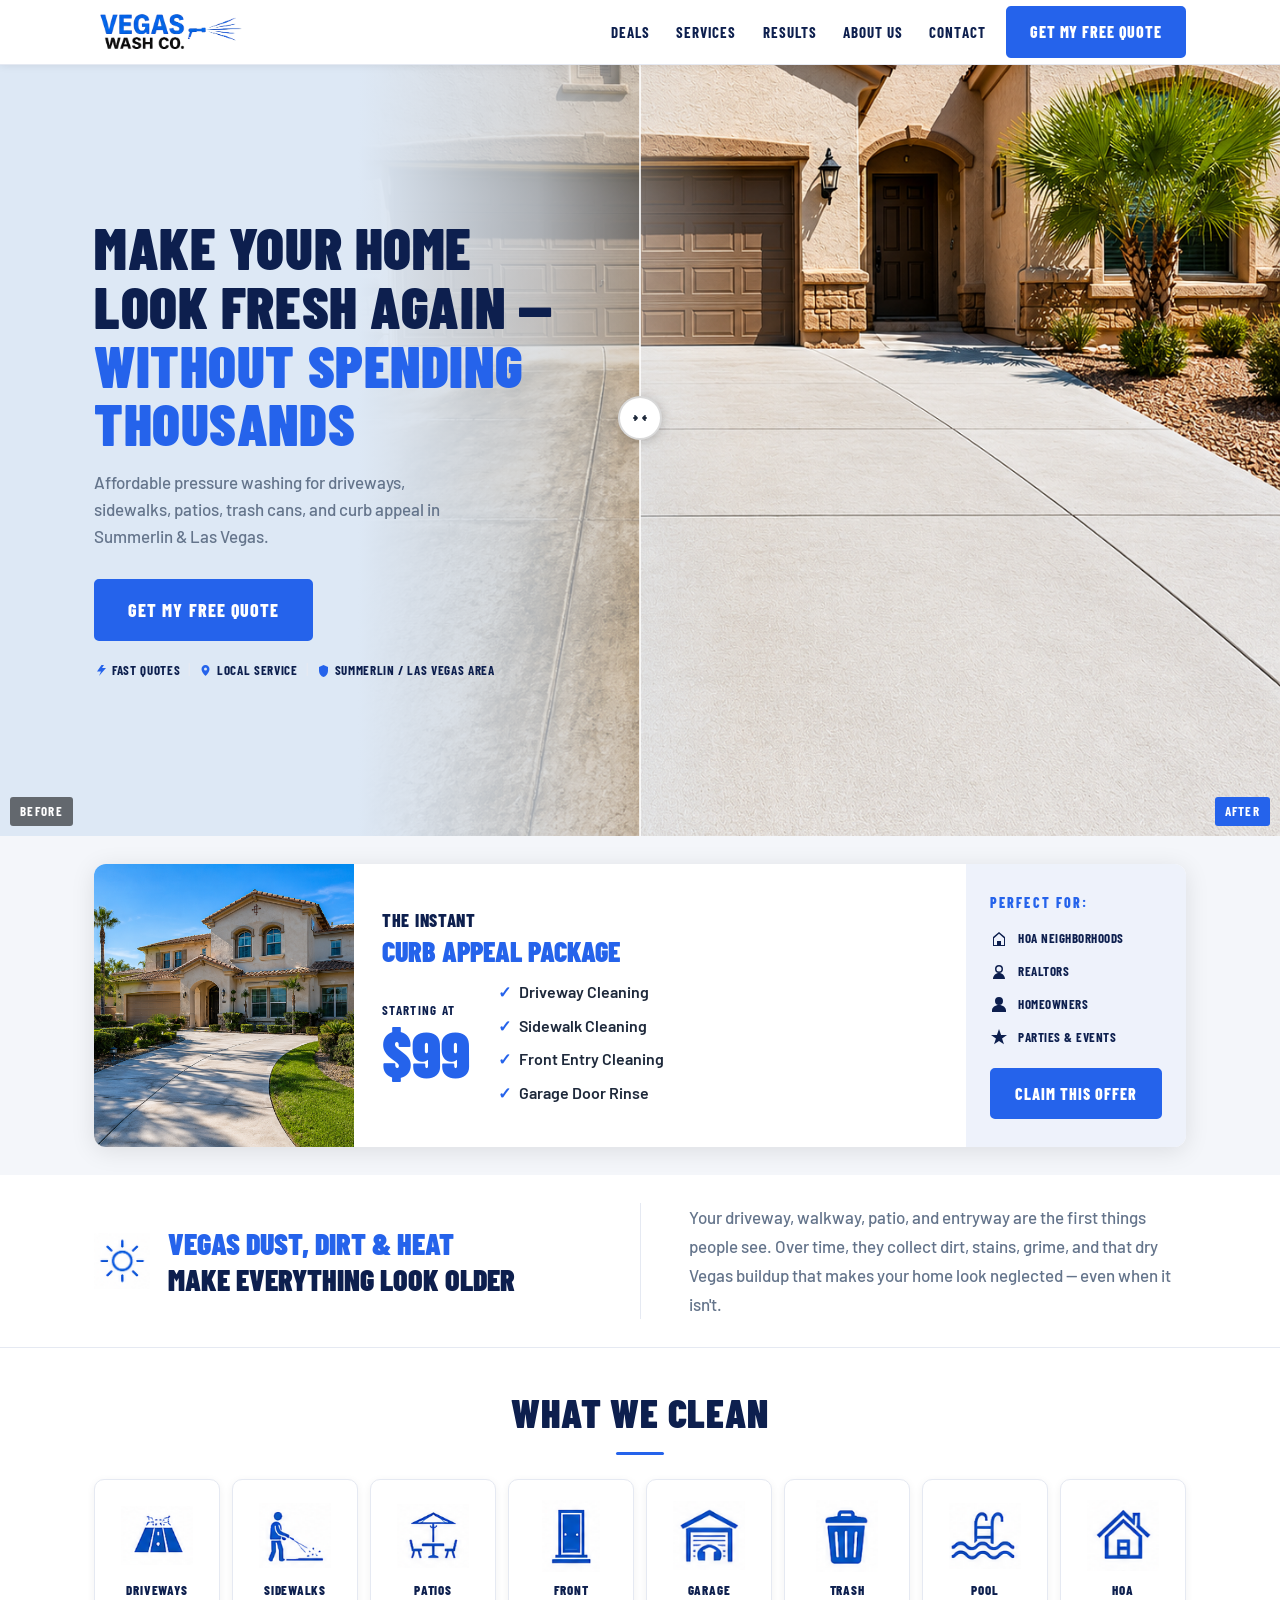
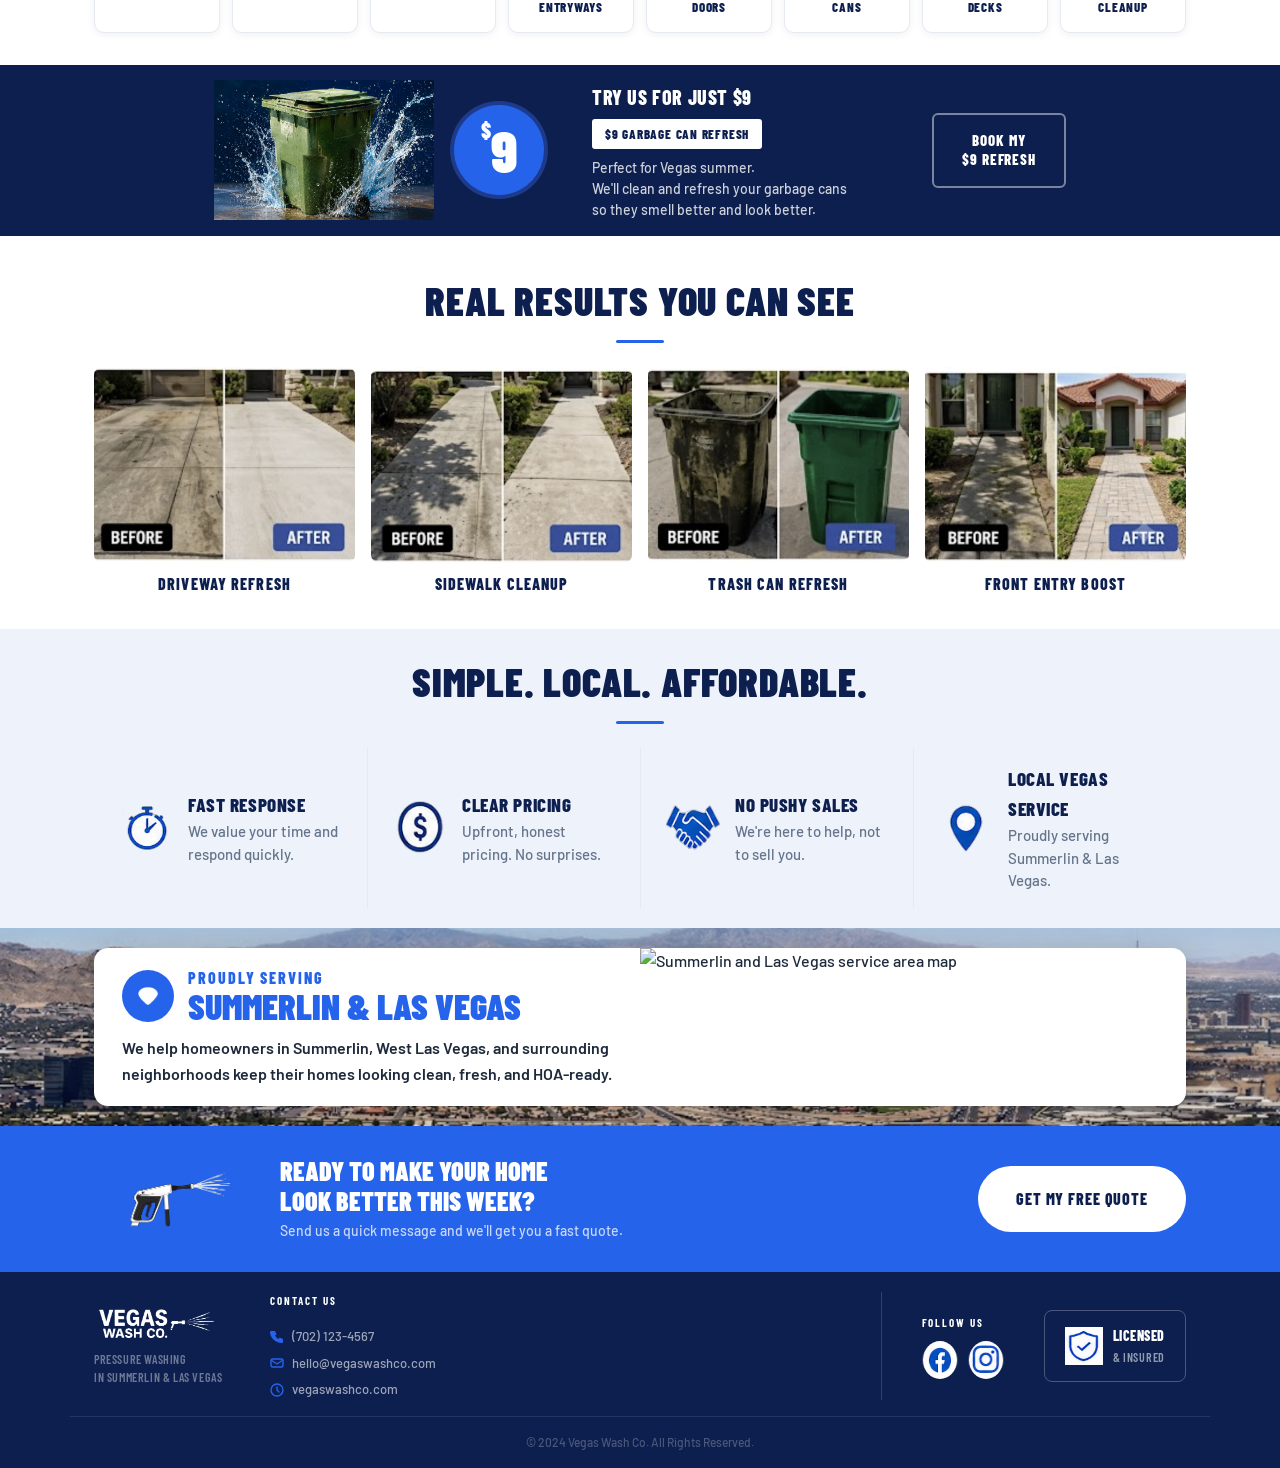
==== commit 8572f5fa: "Update hero layout, serving section, navbar links, and CTA phone links - Hero: compact height with a" ====
--- a/index.html
+++ b/index.html
@@ -18,13 +18,13 @@
         <img src="Design Images/Vector Icons/logo_vector.png" alt="Vegas Wash Co." class="logo__img">
       </a>
       <nav class="nav">
-        <a href="#services">Services</a>
-        <a href="#about">About Us</a>
-        <a href="#how-it-works">How It Works</a>
-        <a href="#reviews">Reviews</a>
-        <a href="#contact">Contact</a>
+        <a href="#how-it-works">Deals</a>
+        <a href="#about">Services</a>
+        <a href="#reviews">Results</a>
+        <a href="#about-us">About Us</a>
+        <a href="#get-quote">Contact</a>
       </nav>
-      <a href="#contact" class="btn btn--blue">Get My Free Quote</a>
+      <a href="tel:7021234567" class="btn btn--blue">Get My Free Quote</a>
       <button class="hamburger" aria-label="Open menu">
         <span></span><span></span><span></span>
       </button>
@@ -63,7 +63,7 @@
           <span class="hero__blue">Without Spending<br>Thousands</span>
         </h1>
         <p class="hero__sub">Affordable pressure washing for driveways, sidewalks, patios, trash cans, and curb appeal in Summerlin &amp; Las Vegas.</p>
-        <a href="#" class="btn btn--blue btn--lg">Get My Free Quote</a>
+        <a href="tel:7021234567" class="btn btn--blue btn--lg">Get My Free Quote</a>
         <div class="hero__badges">
           <span class="hero__badge">
             <svg width="13" height="13" viewBox="0 0 13 13" fill="#2563eb"><path d="M7.5 1L3 7.5h4L5 12l7-8H8L10 1z"/></svg>
@@ -132,7 +132,7 @@
               Parties &amp; Events
             </li>
           </ul>
-          <a href="#" class="btn btn--blue package__for-btn">Claim This Offer</a>
+          <a href="tel:7021234567" class="btn btn--blue package__for-btn">Claim This Offer</a>
         </div>
       </div>
     </div>
@@ -218,7 +218,7 @@
       </div>
       <!-- CTA button -->
       <div class="offer9__cta">
-        <a href="#" class="btn offer9__btn">Book My<br>$9 Refresh</a>
+        <a href="tel:7021234567" class="btn offer9__btn">Book My<br>$9 Refresh</a>
       </div>
     </div>
   </section>
@@ -257,7 +257,7 @@
   </section>
 
   <!-- ── SIMPLE. LOCAL. AFFORDABLE. ────────────────── -->
-  <section class="pillars">
+  <section class="pillars" id="about-us">
     <div class="container">
       <h2 class="section-title">Simple. Local. Affordable.</h2>
       <div class="pillars__grid">
@@ -312,11 +312,15 @@
       <div class="serving__card">
         <!-- Left: text content -->
         <div class="serving__content">
-          <div class="serving__pin-badge">
-            <img src="Design Images/Vector Icons/location_pin_vector.png" alt="" width="28" height="28">
-          </div>
-          <p class="serving__eyebrow">Proudly Serving</p>
-          <h2 class="serving__heading">Summerlin &amp; Las Vegas</h2>
+          <div class="serving__pin-row">
+            <div class="serving__pin-badge">
+              <img src="Design Images/Vector Icons/location_pin_vector.png" alt="" width="22" height="22">
+            </div>
+            <div class="serving__title-stack">
+              <p class="serving__eyebrow">Proudly Serving</p>
+              <h2 class="serving__heading">Summerlin &amp; Las Vegas</h2>
+            </div>
+          </div>
           <p class="serving__desc">We help homeowners in Summerlin, West Las Vegas, and surrounding neighborhoods keep their homes looking clean, fresh, and HOA-ready.</p>
         </div>
         <!-- Right: map image -->
@@ -328,7 +332,7 @@
   </section>
 
   <!-- ── FOOTER CTA ─────────────────────────────────── -->
-  <section class="footer-cta">
+  <section class="footer-cta" id="get-quote">
     <div class="container footer-cta__inner">
       <div class="footer-cta__icon">
         <img src="Design Images/Watergun.png" alt="" class="footer-cta__gun">
@@ -337,7 +341,7 @@
         <h2 class="footer-cta__heading">Ready to Make Your Home<br>Look Better This Week?</h2>
         <p class="footer-cta__sub">Send us a quick message and we'll get you a fast quote.</p>
       </div>
-      <a href="#" class="btn footer-cta__btn">Get My Free Quote</a>
+      <a href="tel:7021234567" class="btn footer-cta__btn">Get My Free Quote</a>
     </div>
   </section>
 
--- a/style.css
+++ b/style.css
@@ -267,17 +267,19 @@
 .pillar__desc { font-size: 15px; font-weight: 500; color: var(--muted); line-height: 1.5; }
 
 /* ── Serving Area ─────────────────────────────────── */
-.serving { position: relative; overflow: hidden; padding: 28px 0; }
+.serving { position: relative; overflow: hidden; padding: 20px 0; }
 .serving__map-bg { position: absolute; inset: 0; }
 .serving__map-bg img { width: 100%; height: 100%; object-fit: cover; object-position: center 40%; }
 .serving__inner { position: relative; z-index: 1; }
 .serving__card { display: grid; grid-template-columns: 1fr 1fr; border-radius: 14px; overflow: hidden; background: #fff; box-shadow: 0 8px 40px rgba(0,0,0,.18); }
-.serving__content { padding: 28px 32px; display: flex; flex-direction: column; justify-content: center; gap: 8px; }
-.serving__pin-badge { width: 52px; height: 52px; background: var(--blue); border-radius: 50%; display: flex; align-items: center; justify-content: center; margin-bottom: 6px; }
+.serving__content { padding: 20px 28px; display: flex; flex-direction: column; justify-content: center; gap: 10px; }
+.serving__pin-row { display: flex; align-items: center; gap: 14px; }
+.serving__pin-badge { width: 52px; height: 52px; background: var(--blue); border-radius: 50%; display: flex; align-items: center; justify-content: center; flex-shrink: 0; }
 .serving__pin-badge img { filter: brightness(0) invert(1); }
-.serving__eyebrow { font-family: var(--cond); font-weight: 800; font-size: 15px; letter-spacing: .15em; text-transform: uppercase; color: var(--blue); }
-.serving__heading { font-family: var(--cond); font-weight: 900; font-size: 36px; text-transform: uppercase; color: var(--navy); line-height: 1.05; }
-.serving__desc { font-size: 16px; font-weight: 500; color: var(--muted); line-height: 1.65; }
+.serving__title-stack { display: flex; flex-direction: column; gap: 0; }
+.serving__eyebrow { font-family: var(--cond); font-weight: 800; font-size: 16px; letter-spacing: .12em; text-transform: uppercase; color: var(--blue); line-height: 1.2; }
+.serving__heading { font-family: var(--cond); font-weight: 900; font-size: 36px; text-transform: uppercase; color: var(--blue); line-height: 1.05; }
+.serving__desc { font-size: 16px; font-weight: 600; color: var(--text); line-height: 1.6; }
 .serving__map { overflow: hidden; }
 .serving__map-img { width: 100%; height: 100%; object-fit: cover; display: block; }
 .map-card { position: relative; width: 260px; height: 180px; background: rgba(255,255,255,.07); border: 1px solid rgba(255,255,255,.15); border-radius: 12px; backdrop-filter: blur(4px); }
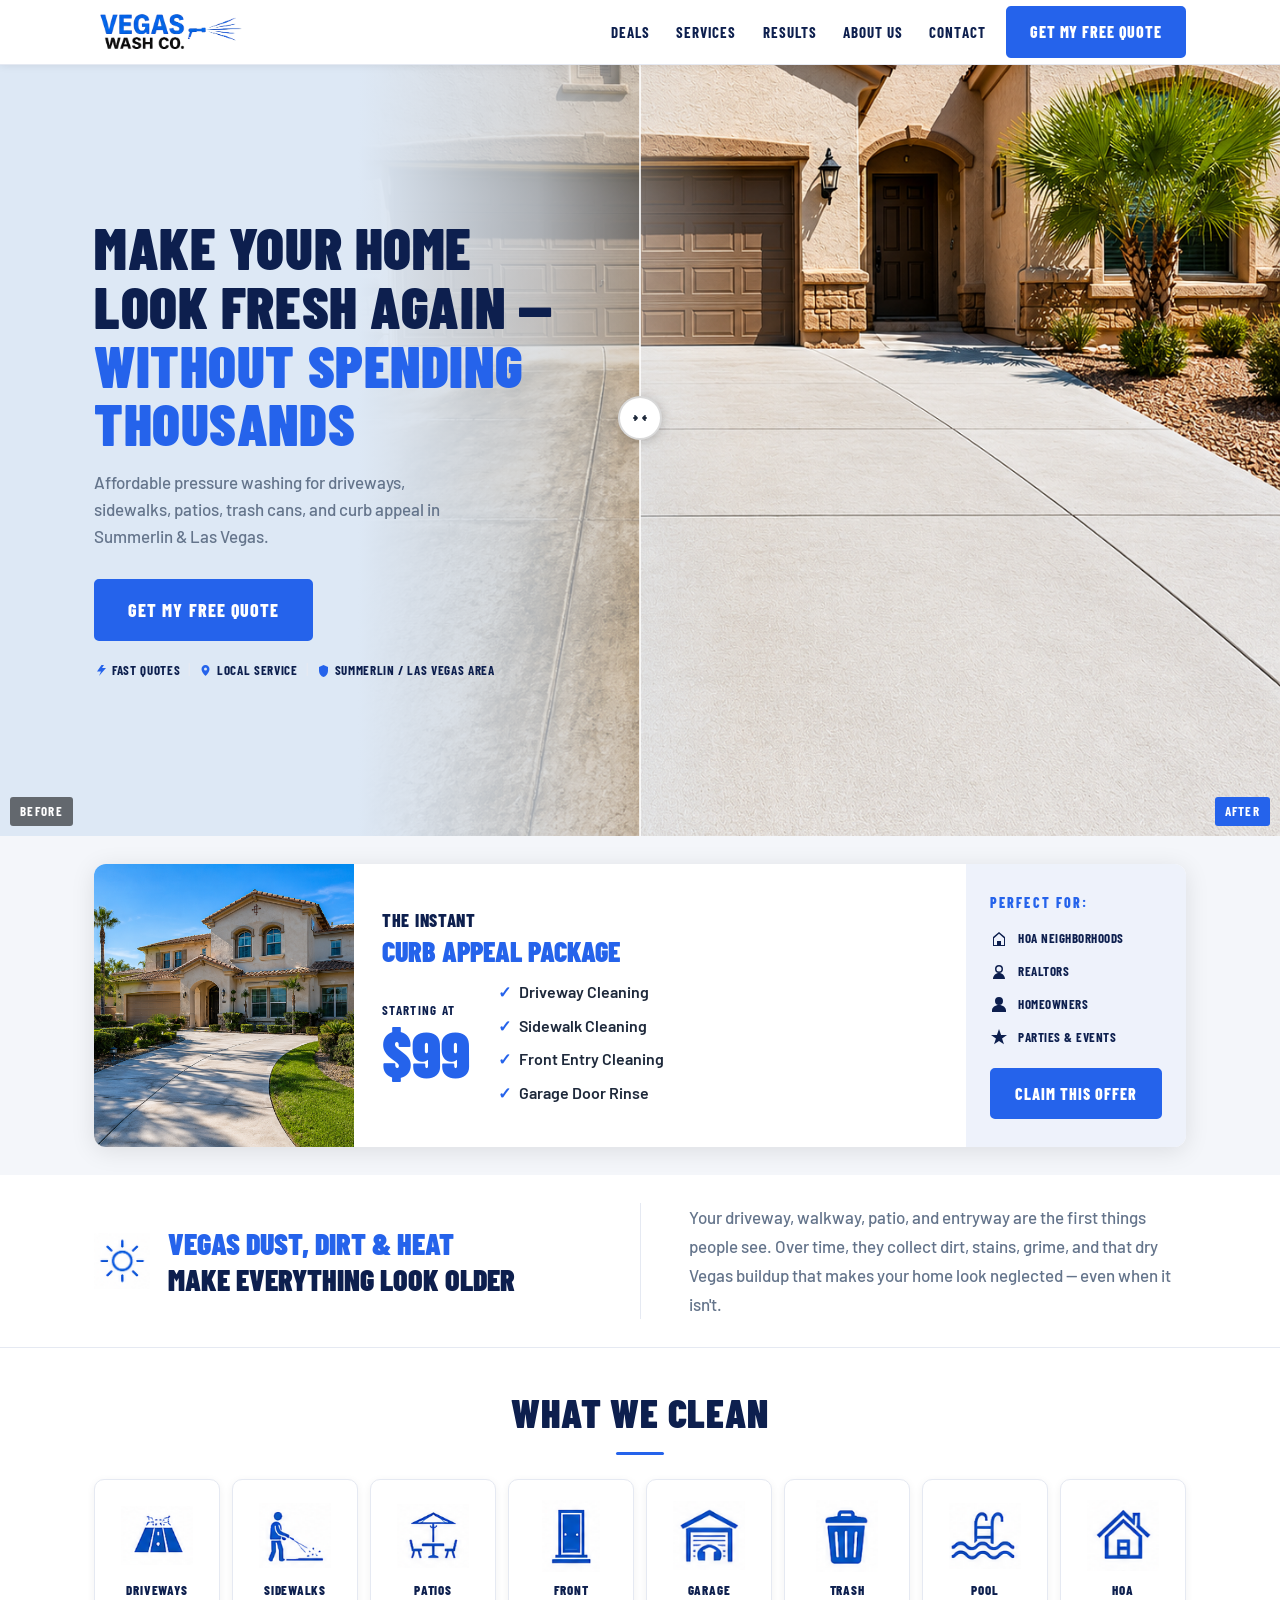
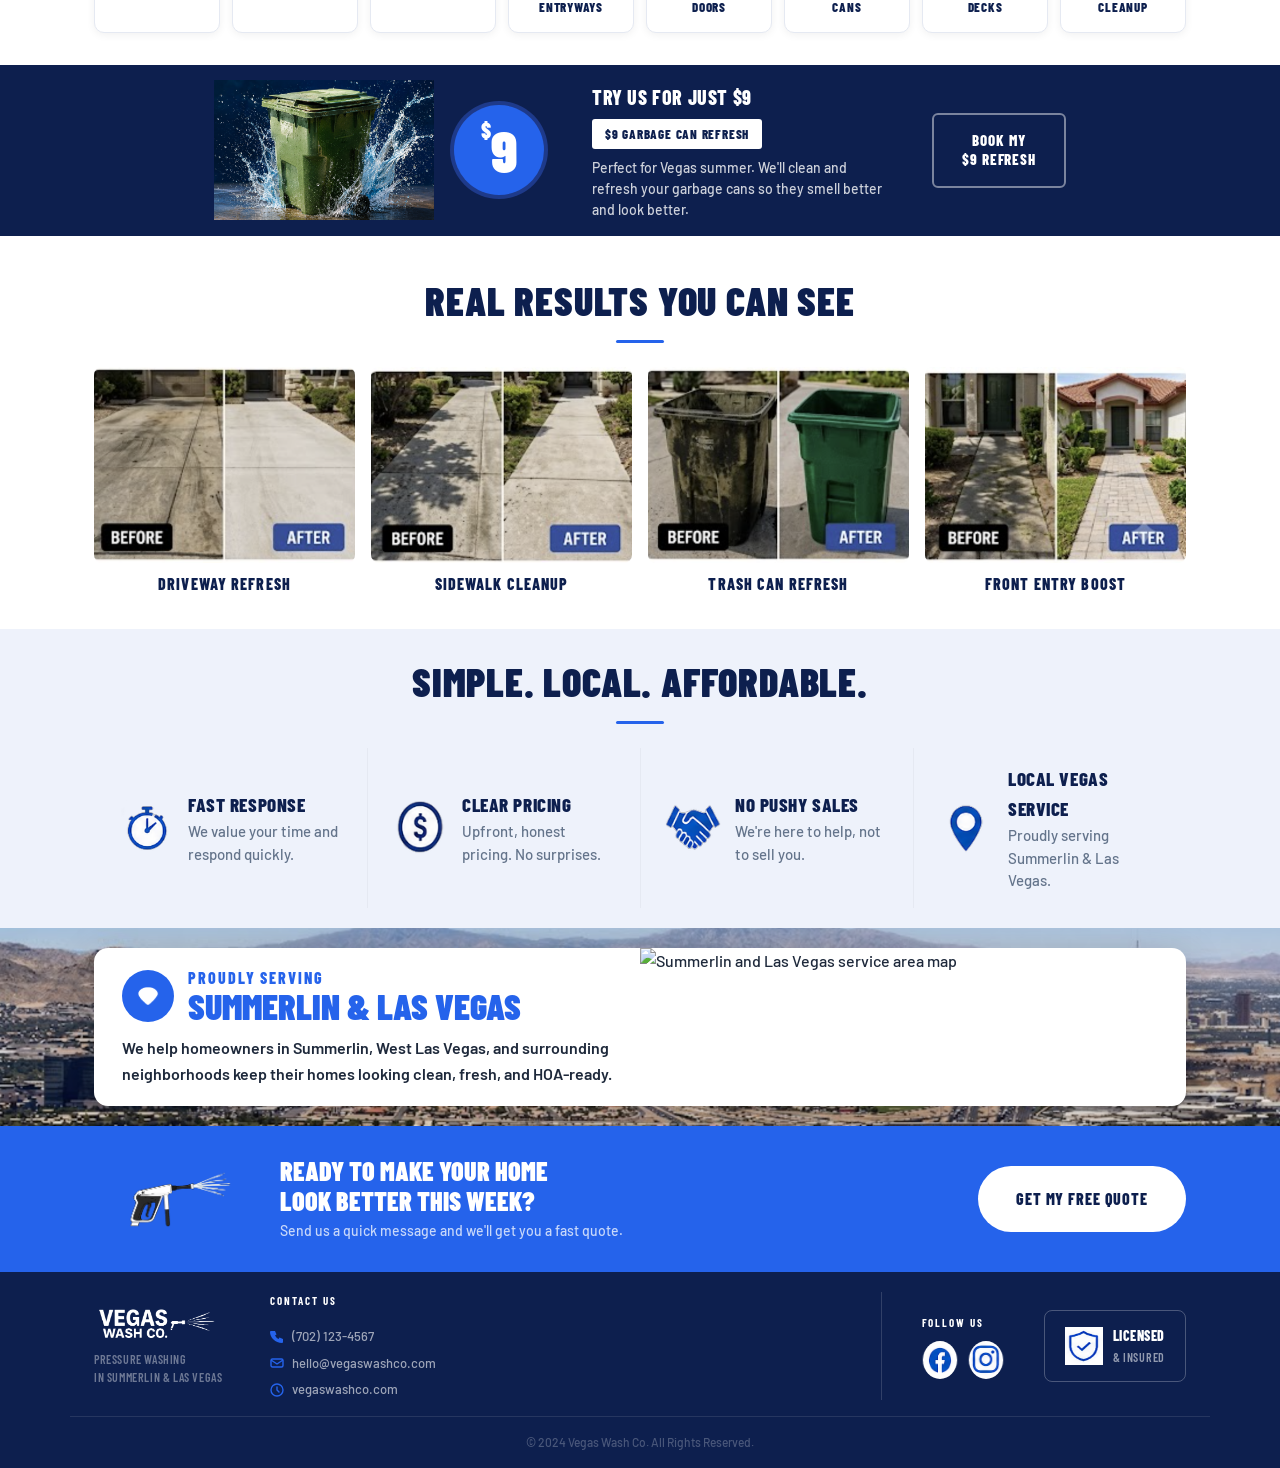
==== commit 32122b47: "Fix mobile responsiveness and slider interaction - Reworked all mobile breakpoints: hero gradient, s" ====
--- a/index.html
+++ b/index.html
@@ -214,7 +214,7 @@
       <div class="offer9__content">
         <p class="offer9__eyebrow">Try Us For Just $9</p>
         <div class="offer9__tag">$9 Garbage Can Refresh</div>
-        <p class="offer9__body">Perfect for Vegas summer.<br>We'll clean and refresh your garbage cans<br>so they smell better and look better.</p>
+        <p class="offer9__body">Perfect for Vegas summer. We'll clean and refresh your garbage cans so they smell better and look better.</p>
       </div>
       <!-- CTA button -->
       <div class="offer9__cta">
--- a/style.css
+++ b/style.css
@@ -323,32 +323,98 @@
 
 /* ── Responsive ───────────────────────────────────── */
 @media (max-width: 1024px) {
-  .clean-grid { grid-template-columns: repeat(4,1fr); }
+  .clean-grid { grid-template-columns: repeat(4, 1fr); }
   .package__card { grid-template-columns: 220px 1fr; }
   .package__for { display: none; }
-  .footer__inner { grid-template-columns: 1fr 1fr; }
-}
+  .footer__inner { grid-template-columns: 1fr 1fr; gap: 20px; }
+}
+
 @media (max-width: 768px) {
+  /* Header */
   .nav, .header .btn { display: none; }
   .hamburger { display: flex; }
-  .hero__inner { grid-template-columns: 1fr; min-height: auto; padding: 40px 24px; }
-  .hero__left { padding: 32px 28px; }
+
+  /* Push slider handle circle to the bottom so it's visible below the text */
+  .hero__bg-slider .ba-handle-line:first-child { flex: 16; }
+  .hero__bg-slider .ba-handle-line:last-child  { flex: 1; }
+
+  /* Hero — switch gradient to vertical so text stays readable over the full-width slider */
+  .hero__bg-slider::after {
+    background: linear-gradient(to bottom,
+      rgba(221,232,245,.96) 0%,
+      rgba(221,232,245,.85) 55%,
+      rgba(221,232,245,.50) 100%);
+  }
+  .hero__inner { grid-template-columns: 1fr; min-height: auto; padding: 40px 24px 60px; }
+  .hero__left { padding: 24px 0; max-width: 100%; }
+  .hero__sub { max-width: 100%; }
+  .hero__badges { flex-wrap: wrap; gap: 6px; }
+  .hero__sep { display: none; }
+
+  /* Package — restore the hidden "Perfect For" section now that card is single column */
   .package__card { grid-template-columns: 1fr; }
   .package__photo { min-height: 220px; }
-  .dust__inner { grid-template-columns: 1fr; }
-  .clean-grid { grid-template-columns: repeat(4,1fr); }
+  .package__for { display: flex; }
+
+  /* Dust — hide vertical divider, remove excessive right padding */
+  .dust__inner { grid-template-columns: 1fr; gap: 16px; }
+  .dust__left { padding-right: 0; }
+  .dust__divider { display: none; }
+
+  /* Services grid */
+  .clean-grid { grid-template-columns: repeat(4, 1fr); }
+
+  /* $9 offer */
   .offer9__photo { display: none; }
-  .results__grid { grid-template-columns: repeat(2,1fr); }
-  .pillars__grid { grid-template-columns: repeat(2,1fr); }
+  .offer9__inner { flex-wrap: wrap; justify-content: center; gap: 12px; padding: 20px 16px; }
+  .offer9__badge { margin: 0; }
+  .offer9__content { padding: 8px 12px; text-align: center; }
+  .offer9__cta { padding: 0; width: 100%; text-align: center; }
+  .offer9__btn { white-space: normal; width: 100%; max-width: 220px; }
+
+  /* Results */
+  .results__grid { grid-template-columns: repeat(2, 1fr); }
+
+  /* Pillars */
+  .pillars__grid { grid-template-columns: repeat(2, 1fr); }
+  .pillar--divider { border-left: 1px solid var(--gray2); }
+
+  /* Serving */
   .serving__card { grid-template-columns: 1fr; }
   .serving__map { display: none; }
-  .footer-cta__inner { flex-direction: column; text-align: center; }
-  .footer__inner { grid-template-columns: 1fr 1fr; }
-}
+
+  /* Footer CTA */
+  .footer-cta__inner { flex-direction: column; text-align: center; gap: 16px; }
+  .footer-cta__icon { display: none; }
+
+  /* Footer */
+  .footer__inner { grid-template-columns: 1fr 1fr; gap: 20px; padding-top: 20px; padding-bottom: 16px; }
+  .footer__contact { padding: 0; }
+  .footer__divider { display: none; }
+  .footer__social { padding-right: 0; }
+}
+
 @media (max-width: 480px) {
-  .clean-grid { grid-template-columns: repeat(4,1fr); }
+  /* Services grid — 2 columns on small phones so icons aren't crushed */
+  .clean-grid { grid-template-columns: repeat(2, 1fr); }
+  .clean-icon-img { width: 56px; height: 56px; }
+
+  /* Results */
   .results__grid { grid-template-columns: 1fr 1fr; }
-  .footer__inner { grid-template-columns: 1fr; }
+
+  /* Pillars — single column, swap border-left for border-top */
+  .pillars__grid { grid-template-columns: 1fr; }
+  .pillar--divider { border-left: none; border-top: 1px solid var(--gray2); }
+
+  /* Footer — stack everything centered */
+  .footer__inner { grid-template-columns: 1fr; gap: 24px; }
+  .footer__brand { display: flex; flex-direction: column; align-items: center; text-align: center; }
+  .footer__tagline { text-align: center; }
+  .footer__contact { display: flex; flex-direction: column; align-items: center; text-align: center; padding: 0; }
+  .footer__contact a { justify-content: center; font-size: 14px; }
+  .footer__social { display: flex; flex-direction: column; align-items: center; text-align: center; padding-right: 0; }
+  .social-links { justify-content: center; }
+  .footer__badge { display: flex; justify-content: center; }
 }
 
 /* Mobile nav open */
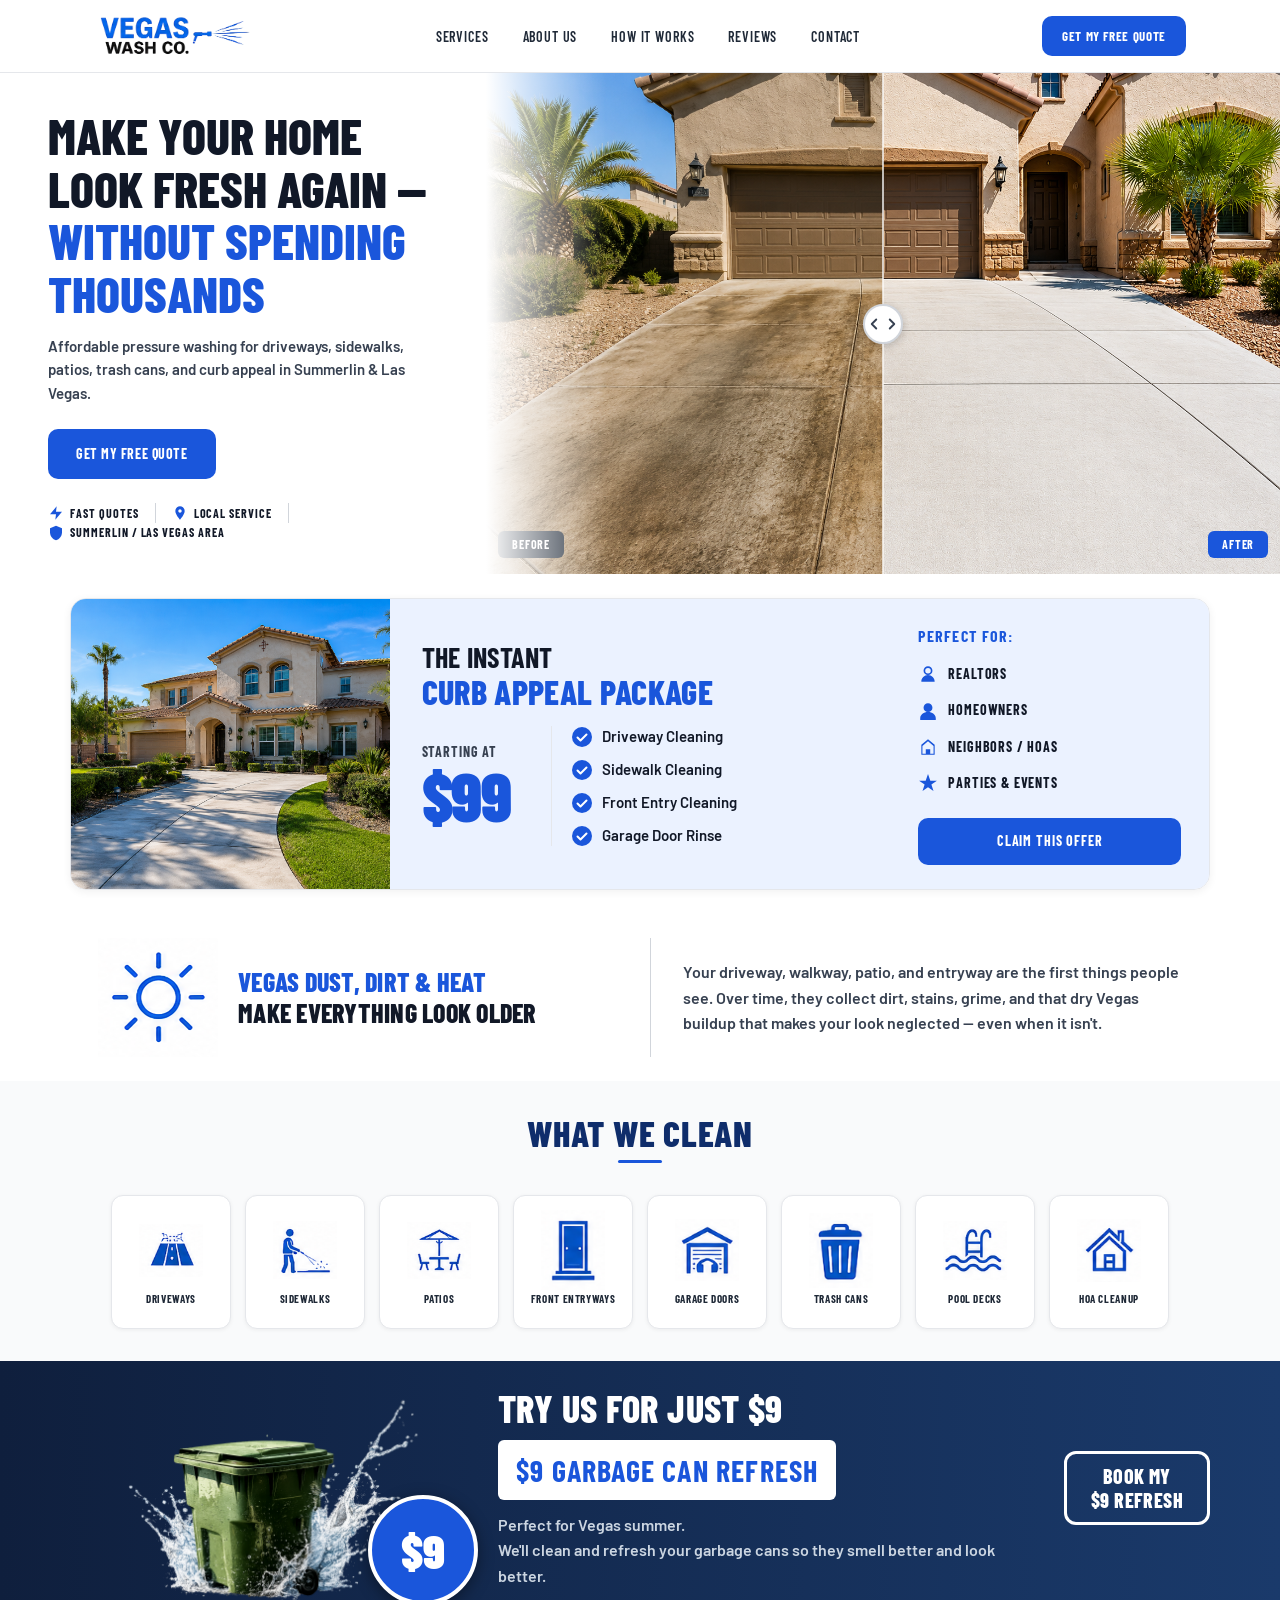
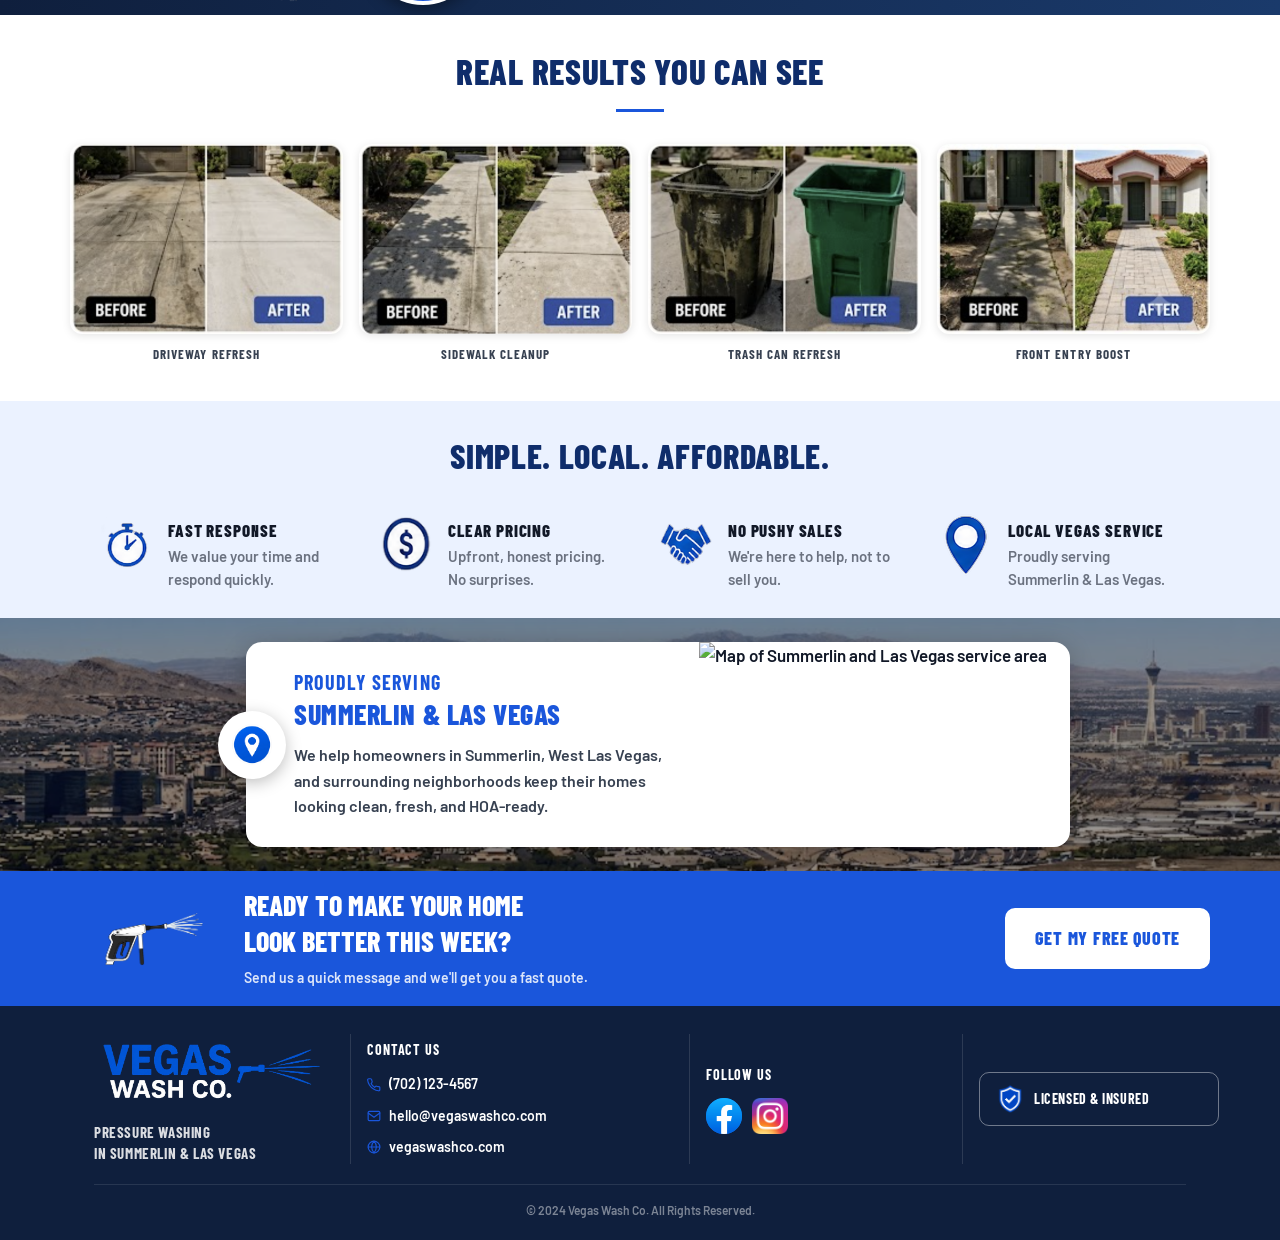
==== commit d94d4b68: "Rebuild site with modular src/ architecture and Vercel-ready root index.html - Full site rebuilt int" ====
--- a/index.html
+++ b/index.html
@@ -1,399 +1,579 @@
 <!DOCTYPE html>
 <html lang="en">
 <head>
-  <meta charset="UTF-8">
-  <meta name="viewport" content="width=device-width, initial-scale=1.0">
-  <title>Vegas Wash Co. — Pressure Washing in Summerlin & Las Vegas</title>
-  <link rel="stylesheet" href="style.css">
-  <link rel="preconnect" href="https://fonts.googleapis.com">
-  <link rel="preconnect" href="https://fonts.gstatic.com" crossorigin>
-  <link href="https://fonts.googleapis.com/css2?family=Barlow+Condensed:wght@400;600;700;800;900&family=Barlow:wght@400;500;600;700&display=swap" rel="stylesheet">
+  <meta charset="UTF-8" />
+  <meta name="viewport" content="width=device-width, initial-scale=1.0" />
+<title>Vegas Wash Co. — Pressure Washing in Summerlin &amp; Las Vegas</title>
+
+  <!-- Stylesheets -->
+  <link rel="stylesheet" href="src/styles/global.css" />
+  <link rel="stylesheet" href="src/styles/navbar.css" />
+  <link rel="stylesheet" href="src/styles/hero.css" />
+  <link rel="stylesheet" href="src/styles/package.css" />
+  <link rel="stylesheet" href="src/styles/vegas-dust.css" />
+  <link rel="stylesheet" href="src/styles/what-we-clean.css" />
+  <link rel="stylesheet" href="src/styles/garbage-can.css" />
+  <link rel="stylesheet" href="src/styles/real-results.css" />
+  <link rel="stylesheet" href="src/styles/simple-local.css" />
+  <link rel="stylesheet" href="src/styles/proudly-serving.css" />
+  <link rel="stylesheet" href="src/styles/ready-to-make.css" />
+  <link rel="stylesheet" href="src/styles/contact-footer.css" />
 </head>
 <body>
 
-  <!-- ── HEADER ─────────────────────────────────────── -->
-  <header class="header">
-    <div class="container header__inner">
-      <a href="#" class="logo">
-        <img src="Design Images/Vector Icons/logo_vector.png" alt="Vegas Wash Co." class="logo__img">
-      </a>
-      <nav class="nav">
-        <a href="#how-it-works">Deals</a>
-        <a href="#about">Services</a>
-        <a href="#reviews">Results</a>
-        <a href="#about-us">About Us</a>
-        <a href="#get-quote">Contact</a>
-      </nav>
-      <a href="tel:7021234567" class="btn btn--blue">Get My Free Quote</a>
-      <button class="hamburger" aria-label="Open menu">
-        <span></span><span></span><span></span>
-      </button>
-    </div>
-  </header>
-
-  <!-- ── HERO ──────────────────────────────────────── -->
-  <section class="hero">
-    <!-- Before/After slider fills the background -->
-    <div class="hero__bg-slider">
-      <div class="before-after">
-        <div class="before-after__imgs">
-          <div class="before-after__before">
-            <img src="Design Images/Garage Before.png" alt="Before" class="ba-img ba-img--before">
-            <span class="ba-label ba-label--before">Before</span>
+  <!-- 1. Navbar -->
+  <header class="navbar">
+  <div class="navbar__container">
+
+    <!-- Logo -->
+    <a href="#" class="navbar__logo" aria-label="Vegas Wash Co. home">
+      <img
+        src="Design Images/Vector Icons/logo_vector.png"
+        alt="Vegas Wash Co."
+        class="navbar__logo-img"
+      />
+    </a>
+
+    <!-- Desktop nav links -->
+    <nav class="navbar__nav" aria-label="Primary navigation">
+      <ul class="navbar__links">
+        <li><a href="#how-it-works"     class="navbar__link">SERVICES</a></li>
+        <li><a href="#proudly-serving"        class="navbar__link">ABOUT US</a></li>
+        <li><a href="#reviews" class="navbar__link">HOW IT WORKS</a></li>
+        <li><a href="#proudly-serving"      class="navbar__link">REVIEWS</a></li>
+        <li><a href="#contact"      class="navbar__link">CONTACT</a></li>
+      </ul>
+    </nav>
+
+    <!-- CTA button (desktop) -->
+    <a href="#get-quote" class="navbar__cta">
+      GET MY FREE QUOTE
+    </a>
+
+    <!-- Hamburger (mobile) -->
+    <button
+      class="navbar__hamburger"
+      aria-label="Open menu"
+      aria-expanded="false"
+      aria-controls="navbar-mobile-menu"
+    >
+      <span class="navbar__hamburger-line"></span>
+      <span class="navbar__hamburger-line"></span>
+      <span class="navbar__hamburger-line"></span>
+    </button>
+
+  </div>
+
+  <!-- Mobile dropdown menu -->
+  <div class="navbar__mobile-menu" id="navbar-mobile-menu" aria-hidden="true">
+    <ul class="navbar__mobile-links">
+      <li><a href="#how-it-works"     class="navbar__mobile-link">SERVICES</a></li>
+      <li><a href="#proudly-serving"        class="navbar__mobile-link">ABOUT US</a></li>
+      <li><a href="#reviews" class="navbar__mobile-link">HOW IT WORKS</a></li>
+      <li><a href="#proudly-serving"      class="navbar__mobile-link">REVIEWS</a></li>
+      <li><a href="#contact"      class="navbar__mobile-link">CONTACT</a></li>
+      <li>
+        <a href="#get-quote" class="navbar__cta navbar__cta--mobile">
+          GET MY FREE QUOTE
+        </a>
+      </li>
+    </ul>
+  </div>
+
+</header>
+
+  <!-- 2. Hero -->
+  <section class="hero" id="hero">
+  <div class="hero__container">
+
+    <!-- Left Panel -->
+    <div class="hero__left">
+      <h1 class="hero__headline">
+        <span class="hero__headline--black">MAKE YOUR HOME LOOK FRESH AGAIN —</span>
+        <span class="hero__headline--blue">WITHOUT SPENDING THOUSANDS</span>
+      </h1>
+
+      <p class="hero__subtext">
+        Affordable pressure washing for driveways, sidewalks, patios, trash cans, and curb appeal in Summerlin &amp; Las Vegas.
+      </p>
+
+      <a href="#get-quote" class="hero__cta">GET MY FREE QUOTE</a>
+
+      <div class="hero__trust-bar">
+        <div class="hero__trust-item">
+          <svg class="hero__trust-icon" xmlns="http://www.w3.org/2000/svg" width="16" height="16" viewBox="0 0 24 24" fill="#1A56DB" aria-hidden="true">
+            <path d="M13 2L3 14h9l-1 8 10-12h-9l1-8z"/>
+          </svg>
+          <span>FAST QUOTES</span>
+        </div>
+        <div class="hero__trust-divider" aria-hidden="true"></div>
+        <div class="hero__trust-item">
+          <svg class="hero__trust-icon" xmlns="http://www.w3.org/2000/svg" width="16" height="16" viewBox="0 0 24 24" fill="#1A56DB" aria-hidden="true">
+            <path d="M12 2C8.13 2 5 5.13 5 9c0 5.25 7 13 7 13s7-7.75 7-13c0-3.87-3.13-7-7-7zm0 9.5c-1.38 0-2.5-1.12-2.5-2.5s1.12-2.5 2.5-2.5 2.5 1.12 2.5 2.5-1.12 2.5-2.5 2.5z"/>
+          </svg>
+          <span>LOCAL SERVICE</span>
+        </div>
+        <div class="hero__trust-divider" aria-hidden="true"></div>
+        <div class="hero__trust-item">
+          <svg class="hero__trust-icon" xmlns="http://www.w3.org/2000/svg" width="16" height="16" viewBox="0 0 24 24" fill="#1A56DB" aria-hidden="true">
+            <path d="M12 1L3 5v6c0 5.55 3.84 10.74 9 12 5.16-1.26 9-6.45 9-12V5l-9-4z"/>
+          </svg>
+          <span>SUMMERLIN / LAS VEGAS AREA</span>
+        </div>
+      </div>
+    </div>
+
+    <!-- Right Panel - Before/After Slider -->
+    <div class="hero__right">
+      <div class="hero__ba-slider" role="img" aria-label="Before and after pressure washing comparison">
+
+        <!-- Before image (base layer, full width) -->
+        <div class="hero__ba-before">
+          <img src="Design Images/Garage Before.png" alt="Before pressure washing" draggable="false" />
+          <span class="hero__ba-label hero__ba-label--before">BEFORE</span>
+        </div>
+
+        <!-- After image (clipped layer, revealed by slider) -->
+        <div class="hero__ba-after">
+          <img src="Design Images/Garage After.png" alt="After pressure washing" draggable="false" />
+          <span class="hero__ba-label hero__ba-label--after">AFTER</span>
+        </div>
+
+        <!-- Slider handle -->
+        <div class="hero__ba-handle" role="slider" aria-label="Drag to compare before and after" tabindex="0" aria-valuenow="50" aria-valuemin="0" aria-valuemax="100">
+          <div class="hero__ba-handle-line"></div>
+          <button class="hero__ba-handle-btn" tabindex="-1" aria-hidden="true">
+            <svg xmlns="http://www.w3.org/2000/svg" width="18" height="18" viewBox="0 0 24 24" fill="none" stroke="#374151" stroke-width="2.5" stroke-linecap="round" stroke-linejoin="round">
+              <polyline points="15 18 9 12 15 6"></polyline>
+            </svg>
+            <svg xmlns="http://www.w3.org/2000/svg" width="18" height="18" viewBox="0 0 24 24" fill="none" stroke="#374151" stroke-width="2.5" stroke-linecap="round" stroke-linejoin="round">
+              <polyline points="9 18 15 12 9 6"></polyline>
+            </svg>
+          </button>
+          <div class="hero__ba-handle-line"></div>
+        </div>
+
+      </div>
+    </div>
+
+  </div>
+</section>
+
+  <!-- 3. Package -->
+  <section class="package" id="how-it-works">
+  <div class="package__container">
+    <div class="package__card">
+
+      <!-- Left: House Photo -->
+      <div class="package__photo" role="img" aria-label="Luxury Las Vegas home exterior with green lawn and clean driveway"></div>
+
+      <!-- Middle: Package Details -->
+      <div class="package__details">
+        <div class="package__heading">
+          <span class="package__heading-line1">THE INSTANT</span>
+          <span class="package__heading-line2">CURB APPEAL PACKAGE</span>
+        </div>
+
+        <div class="package__middle-row">
+          <div class="package__price-block">
+            <span class="package__starting-at">STARTING AT</span>
+            <span class="package__price">$99</span>
           </div>
-          <div class="before-after__after">
-            <img src="Design Images/Garage After.png" alt="After" class="ba-img ba-img--after">
-            <span class="ba-label ba-label--after">After</span>
-          </div>
-        </div>
-        <div class="before-after__handle" id="baHandle">
-          <div class="ba-handle-line"></div>
-          <div class="ba-handle-circle">
-            <svg width="20" height="20" viewBox="0 0 20 20" fill="none"><path d="M7 10l-3 0M7 10L5 8M7 10L5 12M13 10l3 0M13 10l2-2M13 10l2 2" stroke="#1e293b" stroke-width="1.8" stroke-linecap="round" stroke-linejoin="round"/></svg>
-          </div>
-          <div class="ba-handle-line"></div>
-        </div>
-      </div>
-    </div>
-    <!-- Text content on the left -->
-    <div class="container hero__inner">
-      <div class="hero__left">
-        <h1 class="hero__heading">
-          Make Your Home<br>Look Fresh Again&nbsp;—<br>
-          <span class="hero__blue">Without Spending<br>Thousands</span>
-        </h1>
-        <p class="hero__sub">Affordable pressure washing for driveways, sidewalks, patios, trash cans, and curb appeal in Summerlin &amp; Las Vegas.</p>
-        <a href="tel:7021234567" class="btn btn--blue btn--lg">Get My Free Quote</a>
-        <div class="hero__badges">
-          <span class="hero__badge">
-            <svg width="13" height="13" viewBox="0 0 13 13" fill="#2563eb"><path d="M7.5 1L3 7.5h4L5 12l7-8H8L10 1z"/></svg>
-            Fast Quotes
-          </span>
-          <span class="hero__sep">|</span>
-          <span class="hero__badge">
-            <svg width="13" height="13" viewBox="0 0 13 13" fill="none"><path d="M6.5 1C4.29 1 2.5 2.79 2.5 5c0 3.25 4 7 4 7s4-3.75 4-7c0-2.21-1.79-4-4-4zm0 5.5a1.5 1.5 0 110-3 1.5 1.5 0 010 3z" fill="#2563eb"/></svg>
-            Local Service
-          </span>
-          <span class="hero__sep">|</span>
-          <span class="hero__badge">
-            <svg width="13" height="13" viewBox="0 0 13 13" fill="none"><path d="M6.5 1L2 3v4c0 2.76 1.96 5.34 4.5 6 2.54-.66 4.5-3.24 4.5-6V3L6.5 1z" fill="#2563eb"/></svg>
-            Summerlin / Las Vegas Area
-          </span>
-        </div>
-      </div>
-    </div>
-  </section>
-
-  <!-- ── CURB APPEAL PACKAGE ────────────────────────── -->
-  <section class="package" id="how-it-works">
-    <div class="container">
-      <div class="package__card">
-        <!-- Photo -->
-        <div class="package__photo">
-          <img src="Design Images/Clean Driveway Image.png" alt="Clean home exterior">
-        </div>
-        <!-- Middle: heading + price/checklist row -->
-        <div class="package__details">
-          <div class="package__heading-block">
-            <p class="package__eyebrow">The Instant</p>
-            <h2 class="package__title">Curb Appeal Package</h2>
-          </div>
-          <div class="package__mid-row">
-            <div class="package__price-col">
-              <p class="package__starting">Starting At</p>
-              <div class="package__price">$99</div>
-            </div>
-            <ul class="package__list">
-              <li><span class="check">✓</span> Driveway Cleaning</li>
-              <li><span class="check">✓</span> Sidewalk Cleaning</li>
-              <li><span class="check">✓</span> Front Entry Cleaning</li>
-              <li><span class="check">✓</span> Garage Door Rinse</li>
-            </ul>
-          </div>
-        </div>
-        <!-- Perfect For -->
-        <div class="package__for">
-          <p class="package__for-title">Perfect For:</p>
-          <ul class="package__for-list">
-            <li>
-              <svg width="18" height="18" viewBox="0 0 18 18" fill="currentColor"><path d="M9 2l6 5v9H3V7l6-5zm0 1.8L4 8.2V15h3v-4h4v4h3V8.2L9 3.8z"/></svg>
-              HOA Neighborhoods
+
+          <div class="package__divider" aria-hidden="true"></div>
+
+          <ul class="package__checklist" aria-label="Package includes">
+            <li class="package__checklist-item">
+              <svg class="package__check-icon" width="20" height="20" viewBox="0 0 20 20" fill="none" xmlns="http://www.w3.org/2000/svg" aria-hidden="true">
+                <circle cx="10" cy="10" r="10" fill="#1A56DB"/>
+                <path d="M5.5 10.5L8.5 13.5L14.5 7.5" stroke="#FFFFFF" stroke-width="2" stroke-linecap="round" stroke-linejoin="round"/>
+              </svg>
+              <span>Driveway Cleaning</span>
             </li>
-            <li>
-              <svg width="18" height="18" viewBox="0 0 18 18" fill="currentColor"><path d="M9 2a4 4 0 100 8A4 4 0 009 2zm0 1.5a2.5 2.5 0 110 5 2.5 2.5 0 010-5zM3 16c0-3.31 2.69-6 6-6s6 2.69 6 6H3z"/></svg>
-              Realtors
+            <li class="package__checklist-item">
+              <svg class="package__check-icon" width="20" height="20" viewBox="0 0 20 20" fill="none" xmlns="http://www.w3.org/2000/svg" aria-hidden="true">
+                <circle cx="10" cy="10" r="10" fill="#1A56DB"/>
+                <path d="M5.5 10.5L8.5 13.5L14.5 7.5" stroke="#FFFFFF" stroke-width="2" stroke-linecap="round" stroke-linejoin="round"/>
+              </svg>
+              <span>Sidewalk Cleaning</span>
             </li>
-            <li>
-              <svg width="18" height="18" viewBox="0 0 18 18" fill="currentColor"><path d="M16 17H2v-1.5C2 12.42 5.13 10 9 10s7 2.42 7 5.5V17zM9 2a4 4 0 100 8A4 4 0 009 2z"/></svg>
-              Homeowners
+            <li class="package__checklist-item">
+              <svg class="package__check-icon" width="20" height="20" viewBox="0 0 20 20" fill="none" xmlns="http://www.w3.org/2000/svg" aria-hidden="true">
+                <circle cx="10" cy="10" r="10" fill="#1A56DB"/>
+                <path d="M5.5 10.5L8.5 13.5L14.5 7.5" stroke="#FFFFFF" stroke-width="2" stroke-linecap="round" stroke-linejoin="round"/>
+              </svg>
+              <span>Front Entry Cleaning</span>
             </li>
-            <li>
-              <svg width="18" height="18" viewBox="0 0 18 18" fill="currentColor"><path d="M9 1l2.1 5.9H17l-4.95 3.5 1.9 5.85L9 12.9l-4.95 3.35 1.9-5.85L1 6.9h5.9L9 1z"/></svg>
-              Parties &amp; Events
+            <li class="package__checklist-item">
+              <svg class="package__check-icon" width="20" height="20" viewBox="0 0 20 20" fill="none" xmlns="http://www.w3.org/2000/svg" aria-hidden="true">
+                <circle cx="10" cy="10" r="10" fill="#1A56DB"/>
+                <path d="M5.5 10.5L8.5 13.5L14.5 7.5" stroke="#FFFFFF" stroke-width="2" stroke-linecap="round" stroke-linejoin="round"/>
+              </svg>
+              <span>Garage Door Rinse</span>
             </li>
           </ul>
-          <a href="tel:7021234567" class="btn btn--blue package__for-btn">Claim This Offer</a>
-        </div>
-      </div>
-    </div>
-  </section>
-
-  <!-- ── VEGAS DUST SECTION ─────────────────────────── -->
-  <section class="dust" id="about">
-    <div class="container dust__inner">
-      <div class="dust__left">
-        <div class="dust__sun">
-          <img src="Design Images/Vector Icons/sun_icon_vector.png" alt="" width="56" height="56">
-        </div>
-        <h2 class="dust__heading">
-          <span class="dust__heading--blue">Vegas Dust, Dirt &amp; Heat</span><br>
-          Make Everything Look Older
-        </h2>
-      </div>
-      <div class="dust__divider"></div>
-      <div class="dust__right">
-        <p>Your driveway, walkway, patio, and entryway are the first things people see. Over time, they collect dirt, stains, grime, and that dry Vegas buildup that makes your home look neglected — even when it isn't.</p>
-      </div>
-    </div>
-  </section>
-
-  <!-- ── WHAT WE CLEAN ──────────────────────────────── -->
-  <section class="what-we-clean" id="services">
-    <div class="container">
-      <h2 class="section-title">What We Clean</h2>
-      <div class="clean-grid">
-        <div class="clean-item">
-          <img src="Design Images/Vector Icons/driveways_vector.png" alt="Driveways" class="clean-icon-img">
-          <span>Driveways</span>
-        </div>
-        <div class="clean-item">
-          <img src="Design Images/Vector Icons/sidewalks_vector.png" alt="Sidewalks" class="clean-icon-img">
-          <span>Sidewalks</span>
-        </div>
-        <div class="clean-item">
-          <img src="Design Images/Vector Icons/patios_vector.png" alt="Patios" class="clean-icon-img">
-          <span>Patios</span>
-        </div>
-        <div class="clean-item">
-          <img src="Design Images/Vector Icons/front_entryways_vector.png" alt="Front Entryways" class="clean-icon-img">
-          <span>Front<br>Entryways</span>
-        </div>
-        <div class="clean-item">
-          <img src="Design Images/Vector Icons/garage_doors_vector.png" alt="Garage Doors" class="clean-icon-img">
-          <span>Garage<br>Doors</span>
-        </div>
-        <div class="clean-item">
-          <img src="Design Images/Vector Icons/trash_cans_vector.png" alt="Trash Cans" class="clean-icon-img">
-          <span>Trash<br>Cans</span>
-        </div>
-        <div class="clean-item">
-          <img src="Design Images/Vector Icons/pool_decks_vector.png" alt="Pool Decks" class="clean-icon-img">
-          <span>Pool<br>Decks</span>
-        </div>
-        <div class="clean-item">
-          <img src="Design Images/Vector Icons/hoa_cleanup_vector.png" alt="HOA Cleanup" class="clean-icon-img">
-          <span>HOA<br>Cleanup</span>
-        </div>
-      </div>
-    </div>
-  </section>
-
-  <!-- ── $9 GARBAGE CAN REFRESH ─────────────────────── -->
-  <section class="offer9">
-    <div class="offer9__inner">
-      <!-- Photo bleeds to left edge -->
-      <div class="offer9__photo">
-        <img src="Design Images/Trash Can in Water Image.png" alt="Garbage can being cleaned">
-      </div>
-      <!-- $9 badge circle -->
-      <div class="offer9__badge">
-        <span class="offer9__dollar">$</span>
-        <span class="offer9__num">9</span>
-      </div>
+        </div>
+      </div>
+
+      <!-- Right: Perfect For Panel -->
+      <div class="package__perfect-for">
+        <p class="package__perfect-heading">PERFECT FOR:</p>
+        <ul class="package__perfect-list" aria-label="This package is perfect for">
+          <li class="package__perfect-item">
+            <svg class="package__perfect-icon" width="18" height="18" viewBox="0 0 18 18" fill="#1A56DB" xmlns="http://www.w3.org/2000/svg" aria-hidden="true">
+              <path d="M9 2a4 4 0 100 8A4 4 0 009 2zm0 1.5a2.5 2.5 0 110 5 2.5 2.5 0 010-5zM3 16c0-3.31 2.69-6 6-6s6 2.69 6 6H3z"/>
+            </svg>
+            <span>REALTORS</span>
+          </li>
+          <li class="package__perfect-item">
+            <svg class="package__perfect-icon" width="18" height="18" viewBox="0 0 18 18" fill="#1A56DB" xmlns="http://www.w3.org/2000/svg" aria-hidden="true">
+              <path d="M16 17H2v-1.5C2 12.42 5.13 10 9 10s7 2.42 7 5.5V17zM9 2a4 4 0 100 8A4 4 0 009 2z"/>
+            </svg>
+            <span>HOMEOWNERS</span>
+          </li>
+          <li class="package__perfect-item">
+            <svg class="package__perfect-icon" width="18" height="18" viewBox="0 0 18 18" fill="#1A56DB" xmlns="http://www.w3.org/2000/svg" aria-hidden="true">
+              <path d="M9 2l6 5v9H3V7l6-5zm0 1.8L4 8.2V15h3v-4h4v4h3V8.2L9 3.8z"/>
+            </svg>
+            <span>NEIGHBORS / HOAs</span>
+          </li>
+          <li class="package__perfect-item">
+            <svg class="package__perfect-icon" width="18" height="18" viewBox="0 0 18 18" fill="#1A56DB" xmlns="http://www.w3.org/2000/svg" aria-hidden="true">
+              <path d="M9 1l2.1 5.9H17l-4.95 3.5 1.9 5.85L9 12.9l-4.95 3.35 1.9-5.85L1 6.9h5.9L9 1z"/>
+            </svg>
+            <span>PARTIES &amp; EVENTS</span>
+          </li>
+        </ul>
+
+        <a href="#get-quote" class="package__cta-btn">CLAIM THIS OFFER</a>
+      </div>
+
+    </div>
+  </div>
+</section>
+
+  <!-- 4. Vegas Dust -->
+  <section class="vegas-dust">
+  <div class="vegas-dust__container">
+    <div class="vegas-dust__left">
+      <div class="vegas-dust__icon" aria-hidden="true">
+        <img src="Design Images/Vector Icons/sun_icon_vector.png" alt="Sun icon">
+      </div>
+      <div class="vegas-dust__heading">
+        <span class="vegas-dust__heading-line1">VEGAS DUST, DIRT &amp; HEAT</span>
+        <span class="vegas-dust__heading-line2">MAKE EVERYTHING LOOK OLDER</span>
+      </div>
+    </div>
+
+    <div class="vegas-dust__divider" aria-hidden="true"></div>
+    <hr class="vegas-dust__rule" aria-hidden="true"/>
+
+    <div class="vegas-dust__right">
+      <p class="vegas-dust__body">Your driveway, walkway, patio, and entryway are the first things people see. Over time, they collect dirt, stains, grime, and that dry Vegas buildup that makes your look neglected — even when it isn't.</p>
+    </div>
+  </div>
+</section>
+
+  <!-- 5. What We Clean -->
+  <section class="what-we-clean" id="about">
+  <div class="what-we-clean__container">
+    <div class="what-we-clean__heading-wrap">
+      <h2 class="what-we-clean__heading">WHAT WE CLEAN</h2>
+      <div class="what-we-clean__accent"></div>
+    </div>
+    <div class="what-we-clean__grid">
+
+      <div class="wwc-card">
+        <div class="wwc-card__icon"><img src="Design Images/Vector Icons/driveways_vector.png" alt="Driveways"></div>
+        <span class="wwc-card__label">DRIVEWAYS</span>
+      </div>
+      <div class="wwc-card">
+        <div class="wwc-card__icon"><img src="Design Images/Vector Icons/sidewalks_vector.png" alt="Sidewalks"></div>
+        <span class="wwc-card__label">SIDEWALKS</span>
+      </div>
+      <div class="wwc-card">
+        <div class="wwc-card__icon"><img src="Design Images/Vector Icons/patios_vector.png" alt="Patios"></div>
+        <span class="wwc-card__label">PATIOS</span>
+      </div>
+      <div class="wwc-card">
+        <div class="wwc-card__icon"><img src="Design Images/Vector Icons/front_entryways_vector.png" alt="Front Entryways"></div>
+        <span class="wwc-card__label">FRONT ENTRYWAYS</span>
+      </div>
+      <div class="wwc-card">
+        <div class="wwc-card__icon"><img src="Design Images/Vector Icons/garage_doors_vector.png" alt="Garage Doors"></div>
+        <span class="wwc-card__label">GARAGE DOORS</span>
+      </div>
+      <div class="wwc-card">
+        <div class="wwc-card__icon"><img src="Design Images/Vector Icons/trash_cans_vector.png" alt="Trash Cans"></div>
+        <span class="wwc-card__label">TRASH CANS</span>
+      </div>
+      <div class="wwc-card">
+        <div class="wwc-card__icon"><img src="Design Images/Vector Icons/pool_decks_vector.png" alt="Pool Decks"></div>
+        <span class="wwc-card__label">POOL DECKS</span>
+      </div>
+      <div class="wwc-card">
+        <div class="wwc-card__icon"><img src="Design Images/Vector Icons/hoa_cleanup_vector.png" alt="HOA Cleanup"></div>
+        <span class="wwc-card__label">HOA CLEANUP</span>
+      </div>
+
+    </div>
+  </div>
+</section>
+
+  <!-- 6. Garbage Can -->
+  <section class="garbage-can">
+  <div class="garbage-can__container">
+
+    <div class="garbage-can__photo">
+      <img
+        src="Design Images/Trash Can in Water Image.png"
+        alt="Garbage can being pressure washed with water splash"
+        class="garbage-can__img"
+        onerror="this.style.display='none'"
+      />
+      <div class="garbage-can__badge">$9</div>
+    </div>
+
+    <div class="garbage-can__content">
+      <h2 class="garbage-can__heading">TRY US FOR JUST $9</h2>
+      <span class="garbage-can__tag">$9 GARBAGE CAN REFRESH</span>
+      <p class="garbage-can__body">
+        Perfect for Vegas summer.<br>We'll clean and refresh your garbage cans so they smell better and look better.
+      </p>
+    </div>
+
+    <div class="garbage-can__cta-wrap">
+      <a href="#get-quote" class="garbage-can__cta">BOOK MY<br>$9 REFRESH</a>
+    </div>
+
+  </div>
+</section>
+
+  <!-- 7. Real Results -->
+  <section class="real-results" id="reviews">
+  <div class="real-results__container">
+    <h2 class="real-results__heading">REAL RESULTS YOU CAN SEE</h2>
+    <div class="real-results__accent"></div>
+
+    <div class="real-results__grid">
+
+      <div class="real-results__card">
+        <div class="result-card__img" style="background-image:url('Design Images/Driveway Refresh.png')"></div>
+        <p class="result-card__label">DRIVEWAY REFRESH</p>
+      </div>
+      <div class="real-results__card">
+        <div class="result-card__img" style="background-image:url('Design Images/Sidewalk Cleanup.png')"></div>
+        <p class="result-card__label">SIDEWALK CLEANUP</p>
+      </div>
+      <div class="real-results__card">
+        <div class="result-card__img" style="background-image:url('Design Images/Trash Can Refresh.png')"></div>
+        <p class="result-card__label">TRASH CAN REFRESH</p>
+      </div>
+      <div class="real-results__card">
+        <div class="result-card__img" style="background-image:url('Design Images/Front Entry Boost.png')"></div>
+        <p class="result-card__label">FRONT ENTRY BOOST</p>
+      </div>
+
+    </div>
+  </div>
+</section>
+
+  <!-- 8. Simple Local -->
+  <section class="simple-local">
+  <div class="simple-local__container">
+    <h2 class="simple-local__heading">SIMPLE. LOCAL. AFFORDABLE.</h2>
+    <div class="simple-local__grid">
+
+      <!-- Fast Response -->
+      <div class="simple-local__item">
+        <div class="simple-local__icon" aria-hidden="true">
+          <img src="Design Images/Vector Icons/fast_response_vector.png" alt="Fast Response">
+        </div>
+        <div class="simple-local__text">
+          <p class="simple-local__title">FAST RESPONSE</p>
+          <p class="simple-local__body">We value your time and respond quickly.</p>
+        </div>
+      </div>
+
+      <!-- Clear Pricing -->
+      <div class="simple-local__item">
+        <div class="simple-local__icon" aria-hidden="true">
+          <img src="Design Images/Vector Icons/clear_pricing_vector.png" alt="Clear Pricing">
+        </div>
+        <div class="simple-local__text">
+          <p class="simple-local__title">CLEAR PRICING</p>
+          <p class="simple-local__body">Upfront, honest pricing. No surprises.</p>
+        </div>
+      </div>
+
+      <!-- No Pushy Sales -->
+      <div class="simple-local__item">
+        <div class="simple-local__icon" aria-hidden="true">
+          <img src="Design Images/Vector Icons/no_pushy_sales_vector.png" alt="No Pushy Sales">
+        </div>
+        <div class="simple-local__text">
+          <p class="simple-local__title">NO PUSHY SALES</p>
+          <p class="simple-local__body">We're here to help, not to sell you.</p>
+        </div>
+      </div>
+
+      <!-- Local Vegas Service -->
+      <div class="simple-local__item">
+        <div class="simple-local__icon" aria-hidden="true">
+          <img src="Design Images/Vector Icons/local_service_vector.png" alt="Local Vegas Service">
+        </div>
+        <div class="simple-local__text">
+          <p class="simple-local__title">LOCAL VEGAS SERVICE</p>
+          <p class="simple-local__body">Proudly serving Summerlin &amp; Las Vegas.</p>
+        </div>
+      </div>
+
+    </div>
+  </div>
+</section>
+
+  <!-- 9. Proudly Serving -->
+  <section class="proudly-serving" id="proudly-serving">
+  <div class="proudly-serving__container">
+
+    <!-- Floating pin circle — overlaps left edge of box -->
+    <div class="proudly-serving__pin-circle">
+      <img src="Design Images/Vector Icons/location_pin_vector.png" alt="Location pin" width="44" height="44">
+    </div>
+
+    <div class="proudly-serving__box">
+
       <!-- Text content -->
-      <div class="offer9__content">
-        <p class="offer9__eyebrow">Try Us For Just $9</p>
-        <div class="offer9__tag">$9 Garbage Can Refresh</div>
-        <p class="offer9__body">Perfect for Vegas summer. We'll clean and refresh your garbage cans so they smell better and look better.</p>
-      </div>
-      <!-- CTA button -->
-      <div class="offer9__cta">
-        <a href="tel:7021234567" class="btn offer9__btn">Book My<br>$9 Refresh</a>
-      </div>
-    </div>
-  </section>
-
-  <!-- ── REAL RESULTS ───────────────────────────────── -->
-  <section class="results" id="reviews">
-    <div class="container">
-      <h2 class="section-title">Real Results You Can See</h2>
-      <div class="results__grid">
-        <div class="results__item">
-          <div class="results__img-wrap">
-            <img src="Design Images/Driveway Refresh.png" alt="Driveway before and after" class="results__img">
+      <div class="proudly-serving__text-col">
+        <p class="proudly-serving__label">PROUDLY SERVING</p>
+        <h2 class="proudly-serving__title">SUMMERLIN &amp; LAS VEGAS</h2>
+        <p class="proudly-serving__body">
+          We help homeowners in Summerlin, West Las Vegas, and surrounding neighborhoods keep their homes looking clean, fresh, and HOA-ready.
+        </p>
+      </div>
+
+      <!-- Map (flush right) -->
+      <div class="proudly-serving__map" aria-label="Service area map showing Summerlin and Las Vegas">
+        <img src="Design Images/Summerlin-Vegas Map.png" alt="Map of Summerlin and Las Vegas service area" class="proudly-serving__map-img">
+      </div>
+
+    </div>
+
+  </div>
+</section>
+
+  <!-- 10. Ready To Make -->
+  <section class="ready-to-make" id="get-quote">
+  <div class="ready-to-make__container">
+
+    <div class="ready-to-make__illustration">
+      <img src="Design Images/Watergun.png" alt="Pressure washer illustration" class="ready-to-make__illustration-img">
+    </div>
+
+    <div class="ready-to-make__text">
+      <p class="ready-to-make__line1">READY TO MAKE YOUR HOME</p>
+      <p class="ready-to-make__line2">LOOK BETTER THIS WEEK?</p>
+      <p class="ready-to-make__subtext">Send us a quick message and we'll get you a fast quote.</p>
+    </div>
+
+    <div class="ready-to-make__cta">
+      <a href="#contact" class="ready-to-make__button">GET MY FREE QUOTE</a>
+    </div>
+
+  </div>
+
+</section>
+
+  <!-- 11. Contact / Footer -->
+  <footer class="contact-footer" id="contact">
+  <div class="contact-footer__container">
+    <div class="contact-footer__columns">
+
+      <!-- Col 1: Logo + Tagline -->
+      <div class="contact-footer__col contact-footer__col--logo">
+        <a href="#" class="contact-footer__logo-link">
+          <img
+            src="Design Images/Vector Icons/logo_vector_white.png"
+            alt="Vegas Wash Co. Logo"
+            class="contact-footer__logo-img"
+          />
+        </a>
+        <p class="contact-footer__tagline">PRESSURE WASHING<br>IN SUMMERLIN &amp; LAS VEGAS</p>
+      </div>
+
+      <div class="contact-footer__divider" aria-hidden="true"></div>
+
+      <!-- Col 2: Contact Us -->
+      <div class="contact-footer__col contact-footer__col--contact">
+        <h3 class="contact-footer__col-heading">CONTACT US</h3>
+        <ul class="contact-footer__contact-list">
+          <li class="contact-footer__contact-item">
+            <a href="tel:+17021234567" class="contact-footer__contact-link">
+              <svg class="contact-footer__icon" xmlns="http://www.w3.org/2000/svg" viewBox="0 0 24 24" fill="none" stroke="#1A56DB" stroke-width="2" stroke-linecap="round" stroke-linejoin="round" aria-hidden="true">
+                <path d="M22 16.92v3a2 2 0 0 1-2.18 2 19.79 19.79 0 0 1-8.63-3.07A19.5 19.5 0 0 1 4.15 12 19.79 19.79 0 0 1 1.08 3.4 2 2 0 0 1 3.05 1.22h3a2 2 0 0 1 2 1.72c.127.96.361 1.903.7 2.81a2 2 0 0 1-.45 2.11L7.09 9.91a16 16 0 0 0 6 6l1.27-1.27a2 2 0 0 1 2.11-.45c.907.339 1.85.573 2.81.7A2 2 0 0 1 22 16.92z"/>
+              </svg>
+              <span>(702) 123-4567</span>
+            </a>
+          </li>
+          <li class="contact-footer__contact-item">
+            <a href="mailto:hello@vegaswashco.com" class="contact-footer__contact-link">
+              <svg class="contact-footer__icon" xmlns="http://www.w3.org/2000/svg" viewBox="0 0 24 24" fill="none" stroke="#1A56DB" stroke-width="2" stroke-linecap="round" stroke-linejoin="round" aria-hidden="true">
+                <rect x="2" y="4" width="20" height="16" rx="2"/>
+                <path d="M2 7l10 7 10-7"/>
+              </svg>
+              <span>hello@vegaswashco.com</span>
+            </a>
+          </li>
+          <li class="contact-footer__contact-item">
+            <a href="https://vegaswashco.com" class="contact-footer__contact-link" target="_blank" rel="noopener noreferrer">
+              <svg class="contact-footer__icon" xmlns="http://www.w3.org/2000/svg" viewBox="0 0 24 24" fill="none" stroke="#1A56DB" stroke-width="2" stroke-linecap="round" stroke-linejoin="round" aria-hidden="true">
+                <circle cx="12" cy="12" r="10"/>
+                <line x1="2" y1="12" x2="22" y2="12"/>
+                <path d="M12 2a15.3 15.3 0 0 1 4 10 15.3 15.3 0 0 1-4 10 15.3 15.3 0 0 1-4-10A15.3 15.3 0 0 1 12 2z"/>
+              </svg>
+              <span>vegaswashco.com</span>
+            </a>
+          </li>
+        </ul>
+      </div>
+
+      <div class="contact-footer__divider" aria-hidden="true"></div>
+
+      <!-- Col 3: Follow Us -->
+      <div class="contact-footer__col contact-footer__col--social">
+        <h3 class="contact-footer__col-heading">FOLLOW US</h3>
+        <div class="contact-footer__social-row">
+          <a href="https://facebook.com" class="contact-footer__social-btn contact-footer__social-btn--facebook" target="_blank" rel="noopener noreferrer" aria-label="Follow us on Facebook">
+            <img src="Design Images/Vector Icons/facebook_vector.png" alt="Facebook" aria-hidden="true">
+          </a>
+          <a href="https://instagram.com" class="contact-footer__social-btn contact-footer__social-btn--instagram" target="_blank" rel="noopener noreferrer" aria-label="Follow us on Instagram">
+            <img src="Design Images/Vector Icons/instagram_vector.png" alt="Instagram" aria-hidden="true">
+          </a>
+        </div>
+      </div>
+
+      <div class="contact-footer__divider" aria-hidden="true"></div>
+
+      <!-- Col 4: Licensed & Insured -->
+      <div class="contact-footer__col contact-footer__col--badge">
+        <div class="contact-footer__badge">
+          <img src="Design Images/Vector Icons/shield_vector.png" alt="Licensed and Insured" class="contact-footer__shield-icon">
+          <div class="contact-footer__badge-text">
+            <span>LICENSED &amp; INSURED</span>
           </div>
-          <p class="results__label">Driveway Refresh</p>
-        </div>
-        <div class="results__item">
-          <div class="results__img-wrap">
-            <img src="Design Images/Sidewalk Cleanup.png" alt="Sidewalk before and after" class="results__img">
-          </div>
-          <p class="results__label">Sidewalk Cleanup</p>
-        </div>
-        <div class="results__item">
-          <div class="results__img-wrap">
-            <img src="Design Images/Trash Can Refresh.png" alt="Trash can before and after" class="results__img">
-          </div>
-          <p class="results__label">Trash Can Refresh</p>
-        </div>
-        <div class="results__item">
-          <div class="results__img-wrap">
-            <img src="Design Images/Front Entry Boost.png" alt="Front entry before and after" class="results__img">
-          </div>
-          <p class="results__label">Front Entry Boost</p>
-        </div>
-      </div>
-    </div>
-  </section>
-
-  <!-- ── SIMPLE. LOCAL. AFFORDABLE. ────────────────── -->
-  <section class="pillars" id="about-us">
-    <div class="container">
-      <h2 class="section-title">Simple. Local. Affordable.</h2>
-      <div class="pillars__grid">
-        <div class="pillar">
-          <div class="pillar__icon">
-            <img src="Design Images/Vector Icons/fast_response_vector.png" alt="" class="pillar__icon-img">
-          </div>
-          <div class="pillar__text">
-            <h3 class="pillar__title">Fast Response</h3>
-            <p class="pillar__desc">We value your time and respond quickly.</p>
-          </div>
-        </div>
-        <div class="pillar pillar--divider">
-          <div class="pillar__icon">
-            <img src="Design Images/Vector Icons/clear_pricing_vector.png" alt="" class="pillar__icon-img">
-          </div>
-          <div class="pillar__text">
-            <h3 class="pillar__title">Clear Pricing</h3>
-            <p class="pillar__desc">Upfront, honest pricing. No surprises.</p>
-          </div>
-        </div>
-        <div class="pillar pillar--divider">
-          <div class="pillar__icon">
-            <img src="Design Images/Vector Icons/no_pushy_sales_vector.png" alt="" class="pillar__icon-img">
-          </div>
-          <div class="pillar__text">
-            <h3 class="pillar__title">No Pushy Sales</h3>
-            <p class="pillar__desc">We're here to help, not to sell you.</p>
-          </div>
-        </div>
-        <div class="pillar pillar--divider">
-          <div class="pillar__icon">
-            <img src="Design Images/Vector Icons/local_service_vector.png" alt="" class="pillar__icon-img">
-          </div>
-          <div class="pillar__text">
-            <h3 class="pillar__title">Local Vegas Service</h3>
-            <p class="pillar__desc">Proudly serving Summerlin &amp; Las Vegas.</p>
-          </div>
-        </div>
-      </div>
-    </div>
-  </section>
-
-  <!-- ── SERVING AREA ───────────────────────────────── -->
-  <section class="serving">
-    <!-- Full-bleed city background photo -->
-    <div class="serving__map-bg">
-      <img src="Design Images/Las Vegas - Summerlin Background Image.png" alt="" aria-hidden="true">
-    </div>
-    <!-- White card sits on top -->
-    <div class="container serving__inner">
-      <div class="serving__card">
-        <!-- Left: text content -->
-        <div class="serving__content">
-          <div class="serving__pin-row">
-            <div class="serving__pin-badge">
-              <img src="Design Images/Vector Icons/location_pin_vector.png" alt="" width="22" height="22">
-            </div>
-            <div class="serving__title-stack">
-              <p class="serving__eyebrow">Proudly Serving</p>
-              <h2 class="serving__heading">Summerlin &amp; Las Vegas</h2>
-            </div>
-          </div>
-          <p class="serving__desc">We help homeowners in Summerlin, West Las Vegas, and surrounding neighborhoods keep their homes looking clean, fresh, and HOA-ready.</p>
-        </div>
-        <!-- Right: map image -->
-        <div class="serving__map">
-          <img src="Design Images/Summerlin-Vegas Map.png" alt="Summerlin and Las Vegas service area map" class="serving__map-img">
-        </div>
-      </div>
-    </div>
-  </section>
-
-  <!-- ── FOOTER CTA ─────────────────────────────────── -->
-  <section class="footer-cta" id="get-quote">
-    <div class="container footer-cta__inner">
-      <div class="footer-cta__icon">
-        <img src="Design Images/Watergun.png" alt="" class="footer-cta__gun">
-      </div>
-      <div class="footer-cta__text">
-        <h2 class="footer-cta__heading">Ready to Make Your Home<br>Look Better This Week?</h2>
-        <p class="footer-cta__sub">Send us a quick message and we'll get you a fast quote.</p>
-      </div>
-      <a href="tel:7021234567" class="btn footer-cta__btn">Get My Free Quote</a>
-    </div>
-  </section>
-
-  <!-- ── FOOTER ─────────────────────────────────────── -->
-  <footer class="footer" id="contact">
-    <div class="container footer__inner">
-      <!-- Brand / Logo -->
-      <div class="footer__brand">
-        <a href="#" class="logo">
-          <img src="Design Images/Vector Icons/logo_vector.png" alt="Vegas Wash Co." class="logo__img logo__img--footer">
-        </a>
-        <p class="footer__tagline">Pressure Washing<br>in Summerlin &amp; Las Vegas</p>
-      </div>
-      <!-- Contact -->
-      <div class="footer__contact">
-        <p class="footer__col-title">Contact Us</p>
-        <a href="tel:7021234567"><svg width="14" height="14" viewBox="0 0 14 14" fill="none"><path d="M2 2h3l1.5 3.5-1.5 1a8 8 0 003.5 3.5l1-1.5L13 10v3a1 1 0 01-1 1C5.37 14 0 8.63 0 3a1 1 0 011-1h1z" fill="#2563eb"/></svg> (702) 123-4567</a>
-        <a href="mailto:hello@vegaswashco.com"><svg width="14" height="14" viewBox="0 0 14 14" fill="none"><rect x="1" y="3" width="12" height="8" rx="1.5" stroke="#2563eb" stroke-width="1.4"/><path d="M1 4l6 4 6-4" stroke="#2563eb" stroke-width="1.4"/></svg> hello@vegaswashco.com</a>
-        <a href="#"><svg width="14" height="14" viewBox="0 0 14 14" fill="none"><circle cx="7" cy="7" r="6" stroke="#2563eb" stroke-width="1.4"/><path d="M7 4v3l2 2" stroke="#2563eb" stroke-width="1.4" stroke-linecap="round"/></svg> vegaswashco.com</a>
-      </div>
-      <!-- Divider -->
-      <div class="footer__divider"></div>
-      <!-- Social -->
-      <div class="footer__social">
-        <p class="footer__col-title">Follow Us</p>
-        <div class="social-links">
-          <a href="#" class="social-link" aria-label="Facebook">
-            <img src="Design Images/Vector Icons/facebook_vector.png" alt="Facebook" width="38" height="38">
-          </a>
-          <a href="#" class="social-link" aria-label="Instagram">
-            <img src="Design Images/Vector Icons/instagram_vector.png" alt="Instagram" width="38" height="38">
-          </a>
-        </div>
-      </div>
-      <!-- Licensed badge -->
-      <div class="footer__badge">
-        <div class="licensed-badge">
-          <img src="Design Images/Vector Icons/shield_vector.png" alt="" width="38" height="38">
-          <div class="licensed-badge__text">
-            <strong>Licensed</strong>
-            <span>&amp; Insured</span>
-          </div>
-        </div>
-      </div>
-    </div>
-    <div class="footer__bottom">
-      <div class="container">
-        <span>© 2024 Vegas Wash Co. All Rights Reserved.</span>
-      </div>
-    </div>
-  </footer>
-
-  <script src="script.js"></script>
+        </div>
+      </div>
+
+    </div><!-- /.contact-footer__columns -->
+
+    <!-- Copyright Bar -->
+    <div class="contact-footer__copyright">
+      <p>© 2024 Vegas Wash Co. All Rights Reserved.</p>
+    </div>
+
+  </div><!-- /.contact-footer__container -->
+</footer>
+
+  <script src="src/js/main.js" defer></script>
 </body>
 </html>
--- a/src/styles/global.css
+++ b/src/styles/global.css
@@ -0,0 +1,115 @@
+/* ============================================================
+   Vegas Wash Co. — Global Styles
+   Design tokens, reset, base, and utility classes only.
+   No section-specific rules.
+   ============================================================ */
+
+/* ------------------------------------------------------------
+   1. Google Fonts
+   ------------------------------------------------------------ */
+@import url('https://fonts.googleapis.com/css2?family=Barlow:wght@400;500;600;700;800;900&family=Barlow+Condensed:wght@400;500;600;700;800;900&display=swap');
+
+/* ------------------------------------------------------------
+   2. CSS Reset
+   ------------------------------------------------------------ */
+*, *::before, *::after {
+  box-sizing: border-box;
+  margin: 0;
+  padding: 0;
+}
+
+/* ------------------------------------------------------------
+   3. CSS Custom Properties
+   ------------------------------------------------------------ */
+:root {
+
+  /* --- Colors --- */
+  --color-primary:        #1A56DB;
+  --color-primary-dark:   #1641B0;
+  --color-primary-light:  #EBF2FF;
+  --color-dark-navy:      #0F1F3D;
+  --color-text-black:     #111827;
+  --color-text-dark:      #1F2937;
+  --color-text-body:      #374151;
+  --color-text-muted:     #6B7280;
+  --color-white:          #FFFFFF;
+  --color-border:         #E5E7EB;
+  --color-bg-light:       #F9FAFB;
+  --color-before-badge:   #1F2937;
+  --color-after-badge:    #1A56DB;
+
+  /* --- Typography --- */
+  --font-heading: 'Barlow Condensed', sans-serif;
+  --font-body:    'Barlow', sans-serif;
+
+  /* --- Font Weights --- */
+  --fw-regular:   400;
+  --fw-medium:    500;
+  --fw-semibold:  600;
+  --fw-bold:      700;
+  --fw-extrabold: 800;
+  --fw-black:     900;
+
+  /* --- Spacing Scale --- */
+  --space-xs:  4px;
+  --space-sm:  8px;
+  --space-md:  16px;
+  --space-lg:  24px;
+  --space-xl:  32px;
+  --space-2xl: 48px;
+  --space-3xl: 64px;
+  --space-4xl: 96px;
+
+  /* --- Border Radii --- */
+  --radius-sm:   6px;
+  --radius-md:   12px;
+  --radius-lg:   16px;
+  --radius-pill: 24px;
+
+  /* --- Shadows --- */
+  --shadow-card:      0 2px 8px rgba(0, 0, 0, 0.06);
+  --shadow-cta-hover: 0 4px 16px rgba(26, 86, 219, 0.3);
+  --shadow-slider:    0 2px 8px rgba(0, 0, 0, 0.25);
+
+  /* --- Breakpoints (reference comments — use in @media queries)
+     Mobile:  < 640px
+     Tablet:  640px – 1023px
+     Desktop: >= 1024px
+  ----------------------------------------------------------- */
+}
+
+/* ------------------------------------------------------------
+   4. Base Styles
+   ------------------------------------------------------------ */
+html {
+  font-size: 17px;
+  font-family: var(--font-body);
+  color: var(--color-text-black);
+  scroll-behavior: smooth;
+}
+
+body {
+  font-weight: 600;
+  line-height: 1.6;
+  -webkit-font-smoothing: antialiased;
+  -moz-osx-font-smoothing: grayscale;
+}
+
+img {
+  max-width: 100%;
+  display: block;
+}
+
+a {
+  color: inherit;
+  text-decoration: none;
+}
+
+/* ------------------------------------------------------------
+   5. Container Utility
+   ------------------------------------------------------------ */
+.container {
+  max-width: 1140px;
+  margin: 0 auto;
+  padding: 0 24px;
+}
--- a/src/styles/navbar.css
+++ b/src/styles/navbar.css
@@ -0,0 +1,231 @@
+/* ============================================================
+   Navbar — Vegas Wash Co.
+   All selectors scoped to .navbar. No global resets.
+   Uses CSS variables from global.css
+   ============================================================ */
+
+/* ---------- Root element ---------- */
+.navbar {
+  position: sticky;
+  top: 0;
+  z-index: 1000;
+  width: 100%;
+  background: var(--color-white);
+  border-bottom: 1px solid var(--color-border);
+  transition: box-shadow 0.2s ease;
+}
+
+.navbar.scrolled {
+  box-shadow: 0 2px 12px rgba(0, 0, 0, 0.08);
+}
+
+/* ---------- Inner container ---------- */
+.navbar__container {
+  display: flex;
+  align-items: center;
+  justify-content: space-between;
+  max-width: 1140px;
+  margin: 0 auto;
+  padding: 0 24px;
+  height: 72px;
+}
+
+/* ---------- Logo ---------- */
+.navbar__logo {
+  display: flex;
+  align-items: center;
+  flex-shrink: 0;
+  text-decoration: none;
+  width: 160px;
+}
+
+.navbar__logo-img {
+  width: 160px;
+  height: auto;
+  display: block;
+}
+
+/* ---------- Desktop nav ---------- */
+.navbar__nav {
+  display: flex;
+  align-items: center;
+}
+
+.navbar__links {
+  display: flex;
+  align-items: center;
+  gap: 34px;
+  list-style: none;
+  margin: 0;
+  padding: 0;
+}
+
+.navbar__link {
+  font-family: var(--font-heading);
+  font-size: 14px;
+  font-weight: var(--fw-semibold);
+  color: #1F2937;
+  text-transform: uppercase;
+  letter-spacing: 0.06em;
+  text-decoration: none;
+  transition: color 0.15s ease;
+  white-space: nowrap;
+}
+
+.navbar__link:hover {
+  color: var(--color-primary);
+}
+
+/* ---------- CTA button ---------- */
+.navbar__cta {
+  display: inline-flex;
+  align-items: center;
+  gap: 8px;
+  background: var(--color-primary);
+  color: var(--color-white);
+  font-family: var(--font-heading);
+  font-size: 13px;
+  font-weight: var(--fw-bold);
+  text-transform: uppercase;
+  letter-spacing: 0.05em;
+  text-decoration: none;
+  padding: 10px 20px;
+  border-radius: 10px;
+  white-space: nowrap;
+  transition: background 0.15s ease, box-shadow 0.15s ease;
+  flex-shrink: 0;
+}
+
+.navbar__cta:hover {
+  background: var(--color-primary-dark);
+  box-shadow: 0 4px 12px rgba(26, 86, 219, 0.3);
+}
+
+.navbar__cta-arrow {
+  font-size: 10px;
+  color: rgba(255, 255, 255, 0.7);
+  line-height: 1;
+}
+
+/* ---------- Hamburger button ---------- */
+.navbar__hamburger {
+  display: none;
+  flex-direction: column;
+  justify-content: center;
+  align-items: center;
+  gap: 5px;
+  width: 36px;
+  height: 36px;
+  background: transparent;
+  border: none;
+  cursor: pointer;
+  padding: 4px;
+  flex-shrink: 0;
+}
+
+.navbar__hamburger-line {
+  display: block;
+  width: 22px;
+  height: 2px;
+  background: #111827;
+  border-radius: 2px;
+  transition: transform 0.25s ease, opacity 0.25s ease;
+}
+
+/* Animate hamburger → X when open */
+.navbar__hamburger[aria-expanded="true"] .navbar__hamburger-line:nth-child(1) {
+  transform: translateY(7px) rotate(45deg);
+}
+.navbar__hamburger[aria-expanded="true"] .navbar__hamburger-line:nth-child(2) {
+  opacity: 0;
+  transform: scaleX(0);
+}
+.navbar__hamburger[aria-expanded="true"] .navbar__hamburger-line:nth-child(3) {
+  transform: translateY(-7px) rotate(-45deg);
+}
+
+/* ---------- Mobile dropdown menu ---------- */
+.navbar__mobile-menu {
+  display: none;
+  background: var(--color-white);
+  border-top: 1px solid var(--color-border);
+  width: 100%;
+  overflow: hidden;
+}
+
+.navbar__mobile-menu.open {
+  display: block;
+}
+
+.navbar__mobile-links {
+  list-style: none;
+  margin: 0;
+  padding: 12px 0 20px;
+}
+
+.navbar__mobile-links li {
+  border-bottom: 1px solid var(--color-border);
+}
+
+.navbar__mobile-links li:last-child {
+  border-bottom: none;
+  padding: 16px 24px 4px;
+}
+
+.navbar__mobile-link {
+  display: block;
+  font-family: var(--font-heading);
+  font-size: 15px;
+  font-weight: var(--fw-semibold);
+  color: #1F2937;
+  text-transform: uppercase;
+  letter-spacing: 0.06em;
+  text-decoration: none;
+  padding: 14px 24px;
+  transition: color 0.15s ease, background 0.15s ease;
+}
+
+.navbar__mobile-link:hover,
+.navbar__mobile-link.active {
+  color: var(--color-primary);
+  background: #F0F5FF;
+}
+
+/* CTA inside mobile menu — full width */
+.navbar__cta--mobile {
+  width: 100%;
+  justify-content: center;
+  font-size: 14px;
+  padding: 12px 20px;
+}
+
+/* ---------- Responsive ---------- */
+
+/* Tablet + Desktop (>= 640px): show nav, hide hamburger */
+@media (min-width: 640px) {
+  .navbar__hamburger {
+    display: none !important;
+  }
+  .navbar__nav {
+    display: flex;
+  }
+  .navbar__cta {
+    display: inline-flex;
+  }
+  .navbar__mobile-menu {
+    display: none !important;
+  }
+}
+
+/* Mobile (< 640px): hide nav links + desktop CTA, show hamburger */
+@media (max-width: 639px) {
+  .navbar__nav {
+    display: none;
+  }
+  .navbar__cta:not(.navbar__cta--mobile) {
+    display: none;
+  }
+  .navbar__hamburger {
+    display: flex;
+  }
+}
--- a/src/styles/hero.css
+++ b/src/styles/hero.css
@@ -0,0 +1,321 @@
+/* ============================================================
+   Hero Section — scoped to .hero
+   ============================================================ */
+
+.hero {
+  width: 100%;
+  background: #ffffff;
+  overflow: hidden;
+}
+
+.hero__container {
+  display: flex;
+  align-items: stretch;
+  min-height: 440px;
+  max-width: 100%;
+}
+
+/* ── Left Panel ─────────────────────────────────────────── */
+
+.hero__left {
+  flex: 0 0 38%;
+  width: 38%;
+  background: #ffffff;
+  padding: 36px 40px 32px 48px;
+  display: flex;
+  flex-direction: column;
+  justify-content: center;
+  gap: 0;
+}
+
+.hero__headline {
+  font-family: 'Barlow Condensed', sans-serif;
+  font-size: 50px;
+  font-weight: 800;
+  line-height: 1.05;
+  text-transform: uppercase;
+  margin: 0;
+  display: flex;
+  flex-direction: column;
+  gap: 0;
+}
+
+.hero__headline--black {
+  color: #111827;
+}
+
+.hero__headline--blue {
+  color: #1A56DB;
+}
+
+.hero__subtext {
+  font-family: 'Barlow', sans-serif;
+  font-size: 15px;
+  font-weight: 600;
+  color: #374151;
+  line-height: 1.55;
+  margin-top: 16px;
+  max-width: 380px;
+}
+
+.hero__cta {
+  display: inline-block;
+  margin-top: 24px;
+  padding: 14px 28px;
+  background: #1A56DB;
+  color: #ffffff;
+  font-family: 'Barlow Condensed', sans-serif;
+  font-size: 14px;
+  font-weight: 700;
+  text-transform: uppercase;
+  letter-spacing: 0.04em;
+  text-decoration: none;
+  border-radius: 10px;
+  align-self: flex-start;
+  transition: background 0.2s ease, box-shadow 0.2s ease;
+}
+
+.hero__cta:hover,
+.hero__cta:focus {
+  background: #1641B0;
+  box-shadow: 0 4px 14px rgba(26, 86, 219, 0.35);
+  outline: none;
+}
+
+/* Trust Bar */
+
+.hero__trust-bar {
+  display: flex;
+  align-items: center;
+  flex-wrap: wrap;
+  gap: 0;
+  margin-top: 24px;
+}
+
+.hero__trust-item {
+  display: flex;
+  align-items: center;
+  gap: 6px;
+  font-family: 'Barlow Condensed', sans-serif;
+  font-size: 12px;
+  font-weight: 700;
+  text-transform: uppercase;
+  letter-spacing: 0.08em;
+  color: #111827;
+  white-space: nowrap;
+}
+
+.hero__trust-icon {
+  flex-shrink: 0;
+}
+
+.hero__trust-divider {
+  width: 1px;
+  height: 20px;
+  background: #D1D5DB;
+  margin: 0 16px;
+}
+
+/* ── Right Panel ─────────────────────────────────────────── */
+
+.hero__right {
+  flex: 0 0 62%;
+  width: 62%;
+  position: relative;
+  overflow: hidden;
+}
+
+/* White fade bleeding in from the left edge of the image */
+.hero__right::before {
+  content: '';
+  position: absolute;
+  top: 0;
+  left: 0;
+  width: 120px;
+  height: 100%;
+  background: linear-gradient(to right, #ffffff 0%, rgba(255,255,255,0) 100%);
+  z-index: 10;
+  pointer-events: none;
+}
+
+/* ── Before/After Slider ─────────────────────────────────── */
+
+.hero__ba-slider {
+  position: relative;
+  width: 100%;
+  height: 100%;
+  min-height: 440px;
+  overflow: hidden;
+  cursor: ew-resize;
+  user-select: none;
+}
+
+/* Before — base layer, fills container */
+.hero__ba-before {
+  position: absolute;
+  inset: 0;
+  overflow: hidden;
+}
+
+.hero__ba-before img {
+  width: 100%;
+  height: 100%;
+  object-fit: cover;
+  object-position: center;
+  display: block;
+  pointer-events: none;
+}
+
+/* After — clipped layer, initially reveals right 50% */
+.hero__ba-after {
+  position: absolute;
+  inset: 0;
+  overflow: hidden;
+  clip-path: inset(0 0 0 50%);
+  transition: clip-path 0s; /* no transition during drag */
+}
+
+.hero__ba-after img {
+  width: 100%;
+  height: 100%;
+  object-fit: cover;
+  object-position: center;
+  display: block;
+  pointer-events: none;
+}
+
+/* Label Pills */
+.hero__ba-label {
+  position: absolute;
+  bottom: 16px;
+  font-family: 'Barlow Condensed', sans-serif;
+  font-size: 12px;
+  font-weight: 700;
+  text-transform: uppercase;
+  letter-spacing: 0.06em;
+  color: #ffffff;
+  padding: 4px 14px;
+  border-radius: 6px;
+  pointer-events: none;
+  z-index: 4;
+}
+
+.hero__ba-label--before {
+  left: 12px;
+  background: #1F2937;
+}
+
+.hero__ba-label--after {
+  right: 12px;
+  background: #1A56DB;
+}
+
+/* Handle */
+.hero__ba-handle {
+  position: absolute;
+  top: 0;
+  bottom: 0;
+  left: 50%;
+  transform: translateX(-50%);
+  width: 40px;
+  display: flex;
+  flex-direction: column;
+  align-items: center;
+  justify-content: center;
+  z-index: 5;
+  cursor: ew-resize;
+  touch-action: none;
+}
+
+.hero__ba-handle:focus {
+  outline: none;
+}
+
+.hero__ba-handle-line {
+  flex: 1;
+  width: 2px;
+  background: rgba(255, 255, 255, 0.7);
+}
+
+.hero__ba-handle-btn {
+  flex-shrink: 0;
+  width: 40px;
+  height: 40px;
+  border-radius: 50%;
+  background: #ffffff;
+  border: 2px solid #D1D5DB;
+  box-shadow: 0 2px 8px rgba(0, 0, 0, 0.2);
+  display: flex;
+  align-items: center;
+  justify-content: center;
+  gap: 0;
+  cursor: ew-resize;
+  padding: 0;
+  pointer-events: none;
+}
+
+/* ── Responsive ──────────────────────────────────────────── */
+
+/* Tablet: 640–1023px — stack vertically, image above text */
+@media (max-width: 1023px) {
+  .hero__container {
+    flex-direction: column-reverse;
+    min-height: auto;
+  }
+
+  .hero__left {
+    flex: none;
+    width: 100%;
+    padding: 32px 24px 36px;
+  }
+
+  .hero__right {
+    flex: none;
+    width: 100%;
+  }
+
+  .hero__right::before {
+    display: none;
+  }
+
+  .hero__ba-slider {
+    min-height: 340px;
+  }
+
+  .hero__headline {
+    font-size: 40px;
+  }
+}
+
+/* Mobile: < 640px */
+@media (max-width: 639px) {
+  .hero__left {
+    padding: 28px 20px 32px;
+  }
+
+  .hero__headline {
+    font-size: 34px;
+  }
+
+  .hero__ba-slider {
+    min-height: 260px;
+  }
+
+  .hero__trust-bar {
+    flex-wrap: wrap;
+    row-gap: 10px;
+  }
+
+  .hero__trust-divider {
+    display: none;
+  }
+
+  .hero__trust-item {
+    width: 100%;
+  }
+
+  .hero__cta {
+    width: 100%;
+    text-align: center;
+  }
+}
--- a/src/styles/package.css
+++ b/src/styles/package.css
@@ -0,0 +1,315 @@
+/* ============================================================
+   Package Section — The Instant Curb Appeal Package
+   Scoped entirely under .package
+   ============================================================ */
+
+.package {
+  background: #FFFFFF;
+  padding: 24px 24px;
+}
+
+.package__container {
+  max-width: 1140px;
+  margin: 0 auto;
+}
+
+.package__card {
+  display: flex;
+  flex-direction: row;
+  border: 1px solid #E5E7EB;
+  border-radius: 16px;
+  overflow: hidden;
+  box-shadow: 0 2px 8px rgba(0, 0, 0, 0.06);
+  min-height: 260px;
+}
+
+/* ---- Left Column: House Photo ---- */
+.package__photo {
+  flex: 0 0 28%;
+  background-image: url('../../Design Images/Clean Driveway Image.png');
+  background-size: cover;
+  background-position: center;
+  min-height: 240px;
+  border-radius: 12px 0 0 12px;
+}
+
+/* ---- Middle Column: Package Details ---- */
+.package__details {
+  flex: 1 1 44%;
+  padding: 28px 32px;
+  display: flex;
+  flex-direction: column;
+  gap: 16px;
+  justify-content: center;
+  background-color: #EBF2FF;
+}
+
+.package__heading {
+  display: flex;
+  flex-direction: column;
+  line-height: 1.1;
+}
+
+.package__heading-line1 {
+  font-family: 'Barlow Condensed', sans-serif;
+  font-size: 28px;
+  font-weight: 700;
+  color: #111827;
+  text-transform: uppercase;
+  letter-spacing: 0.01em;
+}
+
+.package__heading-line2 {
+  font-family: 'Barlow Condensed', sans-serif;
+  font-size: 34px;
+  font-weight: 800;
+  color: #1A56DB;
+  text-transform: uppercase;
+  letter-spacing: 0.01em;
+}
+
+.package__middle-row {
+  display: flex;
+  flex-direction: row;
+  align-items: center;
+  gap: 0;
+}
+
+/* Price Block */
+.package__price-block {
+  display: flex;
+  flex-direction: column;
+  align-items: flex-start;
+  flex-shrink: 0;
+  padding-right: 20px;
+}
+
+.package__starting-at {
+  font-family: 'Barlow Condensed', sans-serif;
+  font-size: 14px;
+  font-weight: 700;
+  color: #374151;
+  text-transform: uppercase;
+  letter-spacing: 0.06em;
+  line-height: 1.2;
+}
+
+.package__price {
+  font-family: 'Barlow Condensed', sans-serif;
+  font-size: 68px;
+  font-weight: 900;
+  color: #1A56DB;
+  line-height: 1;
+  letter-spacing: -0.02em;
+}
+
+/* Vertical Divider */
+.package__divider {
+  width: 1px;
+  align-self: stretch;
+  background-color: #E5E7EB;
+  margin: 0 20px;
+  flex-shrink: 0;
+}
+
+/* Checklist */
+.package__checklist {
+  list-style: none;
+  display: flex;
+  flex-direction: column;
+  gap: 12px;
+  flex: 1;
+}
+
+.package__checklist-item {
+  display: flex;
+  align-items: center;
+  gap: 10px;
+}
+
+.package__check-icon {
+  flex-shrink: 0;
+  width: 20px;
+  height: 20px;
+}
+
+.package__checklist-item span {
+  font-family: 'Barlow', sans-serif;
+  font-size: 15px;
+  font-weight: 600;
+  color: #111827;
+  line-height: 1.4;
+}
+
+/* ---- Right Column: Perfect For Panel ---- */
+.package__perfect-for {
+  flex: 0 0 28%;
+  background-color: #EBF2FF;
+  border-radius: 0 12px 12px 0;
+  padding: 24px 28px;
+  display: flex;
+  flex-direction: column;
+  justify-content: center;
+  gap: 0;
+}
+
+.package__perfect-heading {
+  font-family: 'Barlow Condensed', sans-serif;
+  font-size: 16px;
+  font-weight: 700;
+  color: #1A56DB;
+  text-transform: uppercase;
+  letter-spacing: 0.08em;
+  margin-bottom: 14px;
+}
+
+.package__perfect-list {
+  list-style: none;
+  display: flex;
+  flex-direction: column;
+  gap: 14px;
+  margin-bottom: 24px;
+}
+
+.package__perfect-item {
+  display: flex;
+  align-items: center;
+  gap: 10px;
+}
+
+.package__perfect-icon {
+  flex-shrink: 0;
+  width: 20px;
+  height: 20px;
+}
+
+.package__perfect-item span {
+  font-family: 'Barlow Condensed', sans-serif;
+  font-size: 14px;
+  font-weight: 700;
+  color: #111827;
+  text-transform: uppercase;
+  letter-spacing: 0.06em;
+}
+
+/* CTA Button */
+.package__cta-btn {
+  display: block;
+  width: 100%;
+  background-color: #1A56DB;
+  color: #FFFFFF;
+  font-family: 'Barlow Condensed', sans-serif;
+  font-size: 14px;
+  font-weight: 700;
+  text-transform: uppercase;
+  letter-spacing: 0.06em;
+  text-align: center;
+  text-decoration: none;
+  padding: 12px 24px;
+  border-radius: 10px;
+  border: none;
+  cursor: pointer;
+  transition: background-color 0.2s ease, box-shadow 0.2s ease;
+}
+
+.package__cta-btn:hover,
+.package__cta-btn:focus {
+  background-color: #1641B0;
+  box-shadow: 0 4px 12px rgba(26, 86, 219, 0.35);
+  outline: none;
+}
+
+/* ============================================================
+   Responsive — Tablet (640px – 1023px)
+   ============================================================ */
+@media (min-width: 640px) and (max-width: 1023px) {
+  .package__card {
+    flex-direction: column;
+    min-height: unset;
+  }
+
+  .package__photo {
+    flex: none;
+    width: 100%;
+    min-height: 220px;
+    border-radius: 12px 12px 0 0;
+  }
+
+  .package__details {
+    flex: none;
+    width: 100%;
+    padding: 24px;
+  }
+
+  .package__perfect-for {
+    flex: none;
+    width: 100%;
+    border-radius: 0 0 12px 12px;
+    padding: 24px;
+  }
+}
+
+/* ============================================================
+   Responsive — Mobile (< 640px)
+   ============================================================ */
+@media (max-width: 639px) {
+  .package {
+    padding: 32px 16px;
+  }
+
+  .package__card {
+    flex-direction: column;
+    min-height: unset;
+  }
+
+  .package__photo {
+    flex: none;
+    width: 100%;
+    min-height: 200px;
+    border-radius: 12px 12px 0 0;
+  }
+
+  .package__details {
+    flex: none;
+    width: 100%;
+    padding: 20px 16px;
+    gap: 12px;
+  }
+
+  .package__heading-line1 {
+    font-size: 22px;
+  }
+
+  .package__heading-line2 {
+    font-size: 26px;
+  }
+
+  .package__middle-row {
+    flex-direction: column;
+    align-items: flex-start;
+    gap: 16px;
+  }
+
+  .package__price-block {
+    padding-right: 0;
+  }
+
+  .package__price {
+    font-size: 52px;
+  }
+
+  .package__divider {
+    display: none;
+  }
+
+  .package__perfect-for {
+    flex: none;
+    width: 100%;
+    border-radius: 0 0 12px 12px;
+    padding: 20px 16px;
+  }
+
+  .package__cta-btn {
+    width: 100%;
+  }
+}
--- a/src/styles/vegas-dust.css
+++ b/src/styles/vegas-dust.css
@@ -0,0 +1,118 @@
+.vegas-dust {
+  background: #ffffff;
+  padding: 24px 0;
+}
+
+.vegas-dust__container {
+  max-width: 1140px;
+  margin: 0 auto;
+  padding: 0 28px;
+  display: flex;
+  flex-direction: row;
+  align-items: center;
+}
+
+/* Left column */
+.vegas-dust__left {
+  display: flex;
+  flex-direction: row;
+  align-items: center;
+  flex: 0 0 48%;
+  gap: 20px;
+}
+
+.vegas-dust__icon {
+  flex-shrink: 0;
+}
+
+.vegas-dust__heading {
+  display: flex;
+  flex-direction: column;
+  line-height: 1.2;
+}
+
+.vegas-dust__heading-line1 {
+  font-family: 'Barlow Condensed', sans-serif;
+  font-size: 26px;
+  font-weight: 800;
+  color: #1A56DB;
+  text-transform: uppercase;
+  letter-spacing: 0.01em;
+}
+
+.vegas-dust__heading-line2 {
+  font-family: 'Barlow Condensed', sans-serif;
+  font-size: 26px;
+  font-weight: 800;
+  color: #111827;
+  text-transform: uppercase;
+  letter-spacing: 0.01em;
+}
+
+/* Vertical divider — shown on desktop */
+.vegas-dust__divider {
+  display: block;
+  width: 1px;
+  background: #D1D5DB;
+  align-self: stretch;
+  margin: 0 32px;
+  flex-shrink: 0;
+}
+
+/* Horizontal rule — hidden on desktop, shown on mobile */
+.vegas-dust__rule {
+  display: none;
+  border: none;
+  border-top: 1px solid #D1D5DB;
+  width: 100%;
+  margin: 16px 0;
+}
+
+/* Right column */
+.vegas-dust__right {
+  flex: 1 1 52%;
+}
+
+.vegas-dust__body {
+  font-family: 'Barlow', sans-serif;
+  font-size: 16px;
+  font-weight: 600;
+  color: #374151;
+  line-height: 1.6;
+  max-width: 520px;
+}
+
+/* Responsive — mobile < 640px */
+@media (max-width: 639px) {
+  .vegas-dust__container {
+    flex-direction: column;
+    align-items: flex-start;
+  }
+
+  .vegas-dust__left {
+    flex: none;
+    width: 100%;
+  }
+
+  .vegas-dust__divider {
+    display: none;
+  }
+
+  .vegas-dust__rule {
+    display: block;
+  }
+
+  .vegas-dust__right {
+    flex: none;
+    width: 100%;
+  }
+
+  .vegas-dust__body {
+    max-width: 100%;
+  }
+
+  .vegas-dust__heading-line1,
+  .vegas-dust__heading-line2 {
+    font-size: 18px;
+  }
+}
--- a/src/styles/what-we-clean.css
+++ b/src/styles/what-we-clean.css
@@ -0,0 +1,143 @@
+/* ============================================================
+   What We Clean Section
+   ============================================================ */
+
+.what-we-clean {
+  background-color: #F9FAFB;
+  padding: 32px 24px;
+}
+
+.what-we-clean__container {
+  max-width: 1140px;
+  margin: 0 auto;
+}
+
+/* Heading */
+.what-we-clean__heading-wrap {
+  text-align: center;
+  margin-bottom: 32px;
+}
+
+.what-we-clean__heading {
+  font-family: 'Barlow Condensed', sans-serif;
+  font-size: 36px;
+  font-weight: 800;
+  color: #0F2D6B;
+  text-transform: uppercase;
+  letter-spacing: 0.02em;
+  line-height: 1.1;
+}
+
+.what-we-clean__accent {
+  width: 44px;
+  height: 3px;
+  background-color: #1A56DB;
+  margin: 8px auto 0;
+  border-radius: 2px;
+}
+
+/* Icon card grid — 8 columns desktop */
+.what-we-clean__grid {
+  display: flex;
+  flex-wrap: nowrap;
+  justify-content: center;
+  gap: 14px;
+}
+
+/* Individual card */
+.wwc-card {
+  display: flex;
+  flex-direction: column;
+  align-items: center;
+  justify-content: center;
+  width: 120px;
+  min-height: 134px;
+  background: #FFFFFF;
+  border: 1px solid #E5E7EB;
+  border-radius: 12px;
+  padding: 16px 12px;
+  box-shadow: 0 1px 4px rgba(0, 0, 0, 0.06);
+  flex-shrink: 0;
+}
+
+.wwc-card__icon {
+  width: 64px;
+  height: 64px;
+  display: flex;
+  align-items: center;
+  justify-content: center;
+}
+
+.wwc-card__icon svg {
+  width: 64px;
+  height: 64px;
+}
+
+.wwc-card__label {
+  font-family: 'Barlow Condensed', sans-serif;
+  font-size: 11px;
+  font-weight: 700;
+  color: #1F2937;
+  text-transform: uppercase;
+  letter-spacing: 0.06em;
+  text-align: center;
+  margin-top: 10px;
+  line-height: 1.3;
+}
+
+/* ============================================================
+   Tablet: 4-column × 2-row (640px – 1023px)
+   ============================================================ */
+@media (max-width: 1023px) {
+  .what-we-clean__grid {
+    flex-wrap: wrap;
+    gap: 12px;
+    justify-content: center;
+  }
+
+  .wwc-card {
+    width: calc(25% - 10px);
+    min-width: 100px;
+    max-width: 140px;
+  }
+}
+
+/* ============================================================
+   Mobile: 4-column × 2-row, smaller cards (< 640px)
+   ============================================================ */
+@media (max-width: 639px) {
+  .what-we-clean {
+    padding: 40px 16px;
+  }
+
+  .what-we-clean__heading {
+    font-size: 28px;
+  }
+
+  .what-we-clean__grid {
+    gap: 8px;
+  }
+
+  .wwc-card {
+    width: calc(25% - 7px);
+    min-width: 72px;
+    max-width: 88px;
+    min-height: 100px;
+    padding: 10px 6px;
+  }
+
+  .wwc-card__icon {
+    width: 44px;
+    height: 44px;
+  }
+
+  .wwc-card__icon svg {
+    width: 44px;
+    height: 44px;
+  }
+
+  .wwc-card__label {
+    font-size: 10px;
+    margin-top: 6px;
+  }
+}
--- a/src/styles/garbage-can.css
+++ b/src/styles/garbage-can.css
@@ -0,0 +1,235 @@
+/* ================================================
+   Garbage Can Refresh Section
+   ================================================ */
+
+.garbage-can {
+  background: linear-gradient(to right, #0F1F3D, #1A3A6B);
+  padding: 0 32px;
+  position: relative;
+  overflow: hidden;
+}
+
+.garbage-can__container {
+  max-width: 1140px;
+  margin: 0 auto;
+  display: flex;
+  align-items: stretch;
+  gap: 0;
+  min-height: 180px;
+}
+
+/* ---- Left: Photo + Badge ---- */
+.garbage-can__photo {
+  position: relative;
+  flex: 0 0 auto;
+  width: 380px;
+  display: flex;
+  align-items: flex-end;
+  justify-content: center;
+}
+
+.garbage-can__img {
+  width: 100%;
+  height: 100%;
+  display: block;
+  object-fit: contain;
+  object-position: bottom;
+}
+
+.garbage-can__badge {
+  position: absolute;
+  bottom: 10px;
+  right: -28px;
+  width: 110px;
+  height: 110px;
+  background: #1A56DB;
+  border: 4px solid #FFFFFF;
+  border-radius: 50%;
+  display: flex;
+  align-items: center;
+  justify-content: center;
+  font-family: 'Barlow Condensed', sans-serif;
+  font-size: 48px;
+  font-weight: 900;
+  color: #FFFFFF;
+  box-shadow: 0 4px 16px rgba(0, 0, 0, 0.4);
+  line-height: 1;
+  z-index: 2;
+}
+
+/* ---- Middle: Text Content ---- */
+.garbage-can__content {
+  flex: 1 1 auto;
+  padding-left: 48px;
+  display: flex;
+  flex-direction: column;
+  justify-content: center;
+  padding-top: 24px;
+  padding-bottom: 24px;
+}
+
+.garbage-can__heading {
+  font-family: 'Barlow Condensed', sans-serif;
+  font-size: 38px;
+  font-weight: 800;
+  color: #FFFFFF;
+  text-transform: uppercase;
+  line-height: 1.1;
+  margin: 0 0 10px 0;
+  letter-spacing: 0.01em;
+}
+
+.garbage-can__tag {
+  display: inline-block;
+  align-self: flex-start;
+  background: #FFFFFF;
+  color: #1A56DB;
+  font-family: 'Barlow Condensed', sans-serif;
+  font-size: 30px;
+  font-weight: 700;
+  text-transform: uppercase;
+  letter-spacing: 0.04em;
+  padding: 6px 18px;
+  border-radius: 6px;
+  margin-bottom: 12px;
+}
+
+.garbage-can__body {
+  font-family: 'Barlow', sans-serif;
+  font-size: 16px;
+  font-weight: 600;
+  color: #CBD5E1;
+  line-height: 1.6;
+  margin: 0;
+}
+
+/* ---- Right: CTA Button ---- */
+.garbage-can__cta-wrap {
+  flex: 0 0 auto;
+  display: flex;
+  align-items: center;
+  justify-content: center;
+  padding-left: 40px;
+  padding-top: 24px;
+  padding-bottom: 24px;
+}
+
+.garbage-can__cta {
+  display: inline-block;
+  background: transparent;
+  border: 3px solid #FFFFFF;
+  color: #FFFFFF;
+  font-family: 'Barlow Condensed', sans-serif;
+  font-size: 20px;
+  font-weight: 800;
+  text-transform: uppercase;
+  text-align: center;
+  text-decoration: none;
+  padding: 10px 24px;
+  border-radius: 12px;
+  white-space: nowrap;
+  line-height: 1.2;
+  letter-spacing: 0.02em;
+  transition: background 0.2s ease, box-shadow 0.2s ease;
+}
+
+.garbage-can__cta:hover {
+  background: rgba(255, 255, 255, 0.12);
+  box-shadow: 0 4px 16px rgba(255, 255, 255, 0.15);
+}
+
+/* ================================================
+   Responsive
+   ================================================ */
+
+/* Tablet: 640px – 1023px */
+@media (max-width: 1023px) {
+  .garbage-can {
+    padding: 24px 24px;
+  }
+
+  .garbage-can__container {
+    flex-wrap: wrap;
+    gap: 16px;
+  }
+
+  .garbage-can__photo {
+    width: 200px;
+  }
+
+  .garbage-can__badge {
+    width: 76px;
+    height: 76px;
+    font-size: 34px;
+    right: -16px;
+  }
+
+  .garbage-can__content {
+    flex: 1 1 200px;
+    padding-left: 32px;
+  }
+
+  .garbage-can__heading {
+    font-size: 30px;
+  }
+
+  .garbage-can__cta-wrap {
+    flex: 0 0 auto;
+    padding-left: 0;
+    margin-left: auto;
+  }
+}
+
+/* Mobile: < 640px */
+@media (max-width: 639px) {
+  .garbage-can {
+    padding: 28px 16px;
+  }
+
+  .garbage-can__container {
+    flex-direction: column;
+    align-items: center;
+    text-align: center;
+    gap: 20px;
+  }
+
+  .garbage-can__photo {
+    width: 220px;
+  }
+
+  .garbage-can__badge {
+    bottom: 8px;
+    right: -10px;
+    width: 70px;
+    height: 70px;
+    font-size: 30px;
+  }
+
+  .garbage-can__content {
+    padding-left: 0;
+    display: flex;
+    flex-direction: column;
+    align-items: center;
+  }
+
+  .garbage-can__tag {
+    align-self: center;
+  }
+
+  .garbage-can__heading {
+    font-size: 28px;
+  }
+
+  .garbage-can__cta-wrap {
+    width: 100%;
+    padding-left: 0;
+    justify-content: center;
+  }
+
+  .garbage-can__cta {
+    width: 100%;
+    max-width: 280px;
+    font-size: 18px;
+    padding: 16px 28px;
+  }
+}
--- a/src/styles/real-results.css
+++ b/src/styles/real-results.css
@@ -0,0 +1,114 @@
+.real-results {
+  background: #ffffff;
+  padding: 28px 24px 36px;
+}
+
+.real-results__container {
+  max-width: 1140px;
+  margin: 0 auto;
+  text-align: center;
+}
+
+.real-results__heading {
+  font-family: 'Barlow Condensed', sans-serif;
+  font-size: 35px;
+  font-weight: 800;
+  color: #0F2D6B;
+  text-transform: uppercase;
+  letter-spacing: 0.02em;
+  margin-bottom: 10px;
+}
+
+.real-results__accent {
+  width: 48px;
+  height: 3px;
+  background: #1A56DB;
+  margin: 0 auto 32px;
+}
+
+.real-results__grid {
+  display: flex;
+  gap: 16px;
+  justify-content: center;
+}
+
+.real-results__card {
+  flex: 1;
+  min-width: 0;
+}
+
+.result-card__img {
+  position: relative;
+  height: 190px;
+  background: #D1D5DB;
+  background-size: cover;
+  background-position: center;
+  border-radius: 12px;
+  overflow: hidden;
+  box-shadow: 0 2px 8px rgba(0, 0, 0, 0.1);
+}
+
+.result-card__pill {
+  position: absolute;
+  bottom: 10px;
+  font-family: 'Barlow Condensed', sans-serif;
+  font-size: 12px;
+  font-weight: 700;
+  color: #ffffff;
+  text-transform: uppercase;
+  padding: 4px 12px;
+  border-radius: 5px;
+}
+
+.result-card__pill--before {
+  left: 10px;
+  background: #1F2937;
+}
+
+.result-card__pill--after {
+  right: 10px;
+  background: #1A56DB;
+}
+
+.result-card__label {
+  font-family: 'Barlow Condensed', sans-serif;
+  font-size: 13px;
+  font-weight: 700;
+  color: #374151;
+  text-transform: uppercase;
+  letter-spacing: 0.08em;
+  text-align: center;
+  margin-top: 10px;
+}
+
+/* Tablet & Mobile: 2-column grid */
+@media (max-width: 1023px) {
+  .real-results__grid {
+    display: grid;
+    grid-template-columns: 1fr 1fr;
+    gap: 16px;
+  }
+
+  .real-results__card {
+    flex: unset;
+  }
+}
+
+/* Mobile: reduce card height and label size */
+@media (max-width: 639px) {
+  .real-results {
+    padding: 32px 16px 40px;
+  }
+
+  .real-results__heading {
+    font-size: 26px;
+  }
+
+  .result-card__img {
+    height: 160px;
+  }
+
+  .result-card__label {
+    font-size: 11px;
+  }
+}
--- a/src/styles/simple-local.css
+++ b/src/styles/simple-local.css
@@ -0,0 +1,131 @@
+/* =============================================
+   Simple Local Affordable Section
+   ============================================= */
+
+.simple-local {
+  background: #EBF2FF;
+  padding: 28px 24px;
+}
+
+.simple-local__container {
+  max-width: 1140px;
+  margin: 0 auto;
+}
+
+.simple-local__heading {
+  font-family: 'Barlow Condensed', sans-serif;
+  font-size: 34px;
+  font-weight: 800;
+  color: #0F2D6B;
+  text-align: center;
+  text-transform: uppercase;
+  letter-spacing: 0.02em;
+  margin-bottom: 36px;
+}
+
+/* 4-column flex row */
+.simple-local__grid {
+  display: flex;
+  flex-direction: row;
+  justify-content: center;
+  align-items: flex-start;
+  gap: 40px;
+  flex-wrap: nowrap;
+}
+
+/* Individual feature item: icon left, text right */
+.simple-local__item {
+  display: flex;
+  flex-direction: row;
+  align-items: flex-start;
+  gap: 16px;
+  min-width: 200px;
+  max-width: 240px;
+  flex: 1 1 200px;
+}
+
+/* Icon wrapper — no background, just the SVG */
+.simple-local__icon {
+  flex-shrink: 0;
+  width: 52px;
+  height: 52px;
+  display: flex;
+  align-items: center;
+  justify-content: center;
+}
+
+.simple-local__icon svg {
+  width: 52px;
+  height: 52px;
+}
+
+/* Text block */
+.simple-local__text {
+  display: flex;
+  flex-direction: column;
+  gap: 4px;
+}
+
+.simple-local__title {
+  font-family: 'Barlow Condensed', sans-serif;
+  font-size: 17px;
+  font-weight: 800;
+  color: #111827;
+  text-transform: uppercase;
+  letter-spacing: 0.05em;
+  line-height: 1.3;
+  margin: 0;
+}
+
+.simple-local__body {
+  font-family: 'Barlow', sans-serif;
+  font-size: 15px;
+  font-weight: 600;
+  color: #6B7280;
+  line-height: 1.5;
+  margin: 0;
+}
+
+/* =============================================
+   Responsive — Tablet (640px–1023px): 2-col grid
+   ============================================= */
+@media (max-width: 1023px) and (min-width: 640px) {
+  .simple-local__grid {
+    flex-wrap: wrap;
+    gap: 24px 32px;
+    justify-content: center;
+  }
+
+  .simple-local__item {
+    flex: 0 0 calc(50% - 20px);
+    max-width: calc(50% - 20px);
+    min-width: 220px;
+  }
+}
+
+/* =============================================
+   Responsive — Mobile (< 640px): 1-col stack
+   ============================================= */
+@media (max-width: 639px) {
+  .simple-local {
+    padding: 32px 20px;
+  }
+
+  .simple-local__heading {
+    font-size: 26px;
+    margin-bottom: 28px;
+  }
+
+  .simple-local__grid {
+    flex-direction: column;
+    align-items: stretch;
+    gap: 20px;
+  }
+
+  .simple-local__item {
+    max-width: 100%;
+    min-width: 0;
+    flex: none;
+    gap: 12px;
+  }
+}
--- a/src/styles/proudly-serving.css
+++ b/src/styles/proudly-serving.css
@@ -0,0 +1,166 @@
+/* =========================================
+   Proudly Serving Section
+   ========================================= */
+
+.proudly-serving {
+  position: relative;
+  width: 100%;
+  background-image: url('../../Design Images/Las Vegas - Summerlin Background Image.png');
+  background-color: #0F1F3D;
+  background-size: cover;
+  background-position: center center;
+  padding: 24px 24px;
+  overflow: hidden;
+}
+
+/* Dark overlay */
+.proudly-serving::before {
+  content: '';
+  position: absolute;
+  inset: 0;
+  background: rgba(0, 0, 0, 0.35);
+  z-index: 0;
+}
+
+/* Container */
+.proudly-serving__container {
+  position: relative;
+  z-index: 1;
+  max-width: 860px;
+  width: 100%;
+  margin: 0 auto;
+}
+
+/* ---- Floating pin circle ---- */
+.proudly-serving__pin-circle {
+  position: absolute;
+  left: 8px;
+  top: 50%;
+  transform: translateY(-50%);
+  width: 68px;
+  height: 68px;
+  background: #FFFFFF;
+  border-radius: 50%;
+  box-shadow: 0 4px 16px rgba(0, 0, 0, 0.25);
+  display: flex;
+  align-items: center;
+  justify-content: center;
+  z-index: 3;
+  flex-shrink: 0;
+}
+
+/* ---- Joined Box ---- */
+.proudly-serving__box {
+  display: flex;
+  flex-direction: row;
+  align-items: stretch;
+  background: #FFFFFF;
+  border-radius: 16px;
+  overflow: hidden;
+  box-shadow: 0 4px 24px rgba(0, 0, 0, 0.2);
+  margin-left: 36px;
+}
+
+/* ---- Text Column ---- */
+.proudly-serving__text-col {
+  flex: 1 1 auto;
+  padding: 28px 32px 28px 48px;
+  display: flex;
+  flex-direction: column;
+  justify-content: center;
+}
+
+.proudly-serving__label {
+  font-family: 'Barlow Condensed', sans-serif;
+  font-size: 20px;
+  font-weight: 700;
+  color: #1A56DB;
+  text-transform: uppercase;
+  letter-spacing: 0.06em;
+  line-height: 1.2;
+  margin: 0 0 4px 0;
+}
+
+.proudly-serving__title {
+  font-family: 'Barlow Condensed', sans-serif;
+  font-size: 28px;
+  font-weight: 800;
+  color: #1A56DB;
+  text-transform: uppercase;
+  letter-spacing: 0.02em;
+  line-height: 1.15;
+  margin: 0 0 12px 0;
+}
+
+.proudly-serving__body {
+  font-family: 'Barlow', sans-serif;
+  font-size: 16px;
+  font-weight: 600;
+  color: #374151;
+  line-height: 1.6;
+  margin: 0;
+}
+
+/* ---- Map Column (right, flush) ---- */
+.proudly-serving__map {
+  flex: 0 0 45%;
+  min-height: 180px;
+  overflow: hidden;
+}
+
+.proudly-serving__map-img {
+  width: 100%;
+  height: 100%;
+  object-fit: cover;
+  display: block;
+}
+
+/* =========================================
+   Responsive — Tablet (640px – 1023px)
+   ========================================= */
+@media (max-width: 1023px) {
+  .proudly-serving__box {
+    flex-direction: column;
+  }
+
+  .proudly-serving__pin-col {
+    border-right: none;
+    border-bottom: 1px solid #E5E7EB;
+    padding: 20px;
+  }
+
+  .proudly-serving__map {
+    flex: none;
+    width: 100%;
+    min-height: 200px;
+  }
+}
+
+/* =========================================
+   Responsive — Mobile (< 640px)
+   ========================================= */
+@media (max-width: 639px) {
+  .proudly-serving {
+    padding: 24px 16px;
+  }
+
+  .proudly-serving__text-col {
+    padding: 20px;
+  }
+
+  .proudly-serving__label {
+    font-size: 16px;
+  }
+
+  .proudly-serving__title {
+    font-size: 22px;
+  }
+
+  .proudly-serving__body {
+    font-size: 14px;
+  }
+
+  .proudly-serving__map {
+    min-height: 180px;
+  }
+}
--- a/src/styles/ready-to-make.css
+++ b/src/styles/ready-to-make.css
@@ -0,0 +1,159 @@
+/* ============================================================
+   Ready To Make Your Home — CTA Banner
+   ============================================================ */
+
+.ready-to-make {
+  position: relative;
+  background-color: #1A56DB;
+  padding: 18px 24px;
+  overflow: hidden;
+}
+
+.ready-to-make__container {
+  max-width: 1140px;
+  margin: 0 auto;
+  display: flex;
+  flex-direction: row;
+  align-items: center;
+  justify-content: space-between;
+  gap: 24px;
+}
+
+/* --- Left: Illustration --- */
+.ready-to-make__illustration {
+  flex: 0 0 auto;
+  width: 150px;
+  display: flex;
+  align-items: center;
+  justify-content: center;
+}
+
+.ready-to-make__illustration svg {
+  display: block;
+  width: 150px;
+  height: auto;
+}
+
+/* --- Middle: Text block --- */
+.ready-to-make__text {
+  flex: 1 1 auto;
+  display: flex;
+  flex-direction: column;
+  gap: 2px;
+}
+
+.ready-to-make__line1 {
+  font-family: 'Barlow Condensed', sans-serif;
+  font-size: 28px;
+  font-weight: 800;
+  color: #FFFFFF;
+  text-transform: uppercase;
+  line-height: 1.2;
+  margin: 0;
+}
+
+.ready-to-make__line2 {
+  font-family: 'Barlow Condensed', sans-serif;
+  font-size: 28px;
+  font-weight: 800;
+  color: #FFFFFF;
+  text-transform: uppercase;
+  line-height: 1.15;
+  margin: 0;
+}
+
+.ready-to-make__subtext {
+  font-family: 'Barlow', sans-serif;
+  font-size: 14px;
+  font-weight: 600;
+  color: rgba(255, 255, 255, 0.85);
+  margin-top: 8px;
+  line-height: 1.5;
+}
+
+/* --- Right: CTA Button --- */
+.ready-to-make__cta {
+  flex: 0 0 auto;
+  margin-right: auto;
+  margin-left: 32px;
+}
+
+.ready-to-make__button {
+  display: inline-block;
+  font-family: 'Barlow Condensed', sans-serif;
+  font-size: 18px;
+  font-weight: 800;
+  color: #1A56DB;
+  text-transform: uppercase;
+  text-decoration: none;
+  letter-spacing: 0.04em;
+  background: #FFFFFF;
+  border: 2px solid #FFFFFF;
+  border-radius: 10px;
+  padding: 14px 28px;
+  white-space: nowrap;
+  cursor: pointer;
+  transition: background 0.2s ease, color 0.2s ease;
+}
+
+.ready-to-make__button:hover,
+.ready-to-make__button:focus {
+  background: #EBF2FF;
+  outline: none;
+}
+
+/* --- Decorative sparkle --- */
+.ready-to-make__sparkle {
+  position: absolute;
+  bottom: 12px;
+  right: 20px;
+  font-size: 14px;
+  color: rgba(255, 255, 255, 0.3);
+  pointer-events: none;
+  user-select: none;
+  line-height: 1;
+}
+
+/* ============================================================
+   Responsive
+   ============================================================ */
+
+/* Tablet: 640px – 1023px — hide illustration */
+@media (max-width: 1023px) and (min-width: 640px) {
+  .ready-to-make__illustration {
+    display: none;
+  }
+
+  .ready-to-make__container {
+    gap: 20px;
+  }
+}
+
+/* Mobile: < 640px — stack vertically */
+@media (max-width: 639px) {
+  .ready-to-make__container {
+    flex-direction: column;
+    align-items: center;
+    text-align: center;
+    gap: 16px;
+  }
+
+  .ready-to-make__illustration {
+    width: 120px;
+  }
+
+  .ready-to-make__illustration svg {
+    width: 120px;
+  }
+
+  .ready-to-make__line1,
+  .ready-to-make__line2 {
+    font-size: 22px;
+  }
+
+  .ready-to-make__button {
+    width: 100%;
+    text-align: center;
+    padding: 14px 20px;
+  }
+}
--- a/src/styles/contact-footer.css
+++ b/src/styles/contact-footer.css
@@ -0,0 +1,275 @@
+/* ============================================================
+   Contact Footer — Vegas Wash Co.
+   Scoped to: .contact-footer
+   ============================================================ */
+
+.contact-footer {
+  background-color: #0F1F3D;
+  width: 100%;
+}
+
+.contact-footer__container {
+  max-width: 1140px;
+  margin: 0 auto;
+  padding: 28px 24px 0;
+}
+
+/* --- Four-column row ---------------------------------------- */
+
+.contact-footer__columns {
+  display: flex;
+  flex-direction: row;
+  justify-content: space-between;
+  align-items: center;
+  gap: 0;
+}
+
+/* --- Vertical dividers between columns ---------------------- */
+
+.contact-footer__divider {
+  width: 1px;
+  align-self: stretch;
+  background-color: rgba(255, 255, 255, 0.12);
+  margin: 0 16px;
+  flex-shrink: 0;
+}
+
+/* --- Shared column base ------------------------------------- */
+
+.contact-footer__col {
+  display: flex;
+  flex-direction: column;
+  gap: 0;
+}
+
+.contact-footer__col--logo  { flex: 0 0 22%; }
+.contact-footer__col--contact { flex: 0 0 28%; }
+.contact-footer__col--social  { flex: 0 0 22%; }
+.contact-footer__col--badge   { flex: 0 0 22%; }
+
+/* --- Column headings ---------------------------------------- */
+
+.contact-footer__col-heading {
+  font-family: 'Barlow Condensed', sans-serif;
+  font-size: 14px;
+  font-weight: 700;
+  color: #FFFFFF;
+  text-transform: uppercase;
+  margin-bottom: 12px;
+  letter-spacing: 0.06em;
+}
+
+/* --- Col 1: Logo + Tagline ---------------------------------- */
+
+.contact-footer__logo-link {
+  display: inline-block;
+  line-height: 0;
+}
+
+.contact-footer__logo-img {
+  height: 80px;
+  width: auto;
+  display: block;
+}
+
+.contact-footer__tagline {
+  font-family: 'Barlow Condensed', sans-serif;
+  font-size: 15px;
+  font-weight: 700;
+  color: rgba(255, 255, 255, 0.85);
+  text-transform: uppercase;
+  line-height: 1.4;
+  margin-top: 8px;
+  letter-spacing: 0.04em;
+}
+
+/* --- Col 2: Contact list ------------------------------------ */
+
+.contact-footer__contact-list {
+  list-style: none;
+  display: flex;
+  flex-direction: column;
+  gap: 9px;
+}
+
+.contact-footer__contact-link {
+  display: flex;
+  align-items: center;
+  gap: 8px;
+  text-decoration: none;
+  color: #FFFFFF;
+  font-family: 'Barlow', sans-serif;
+  font-size: 14px;
+  font-weight: 600;
+  transition: color 0.2s ease;
+}
+
+.contact-footer__contact-link:hover {
+  color: rgba(255, 255, 255, 0.75);
+}
+
+.contact-footer__icon {
+  width: 14px;
+  height: 14px;
+  flex-shrink: 0;
+}
+
+/* --- Col 3: Social icons ------------------------------------ */
+
+.contact-footer__social-row {
+  display: flex;
+  flex-direction: row;
+  align-items: center;
+  gap: 10px;
+}
+
+.contact-footer__social-btn {
+  display: flex;
+  align-items: center;
+  justify-content: center;
+  width: 36px;
+  height: 36px;
+  border-radius: 50%;
+  flex-shrink: 0;
+  text-decoration: none;
+  transition: opacity 0.2s ease, transform 0.2s ease;
+}
+
+.contact-footer__social-btn:hover {
+  opacity: 0.85;
+  transform: scale(1.05);
+}
+
+.contact-footer__social-btn svg {
+  width: 18px;
+  height: 18px;
+}
+
+.contact-footer__social-btn--facebook {
+  background-color: #1877F2;
+}
+
+.contact-footer__social-btn--instagram {
+  background: radial-gradient(circle at 30% 107%, #fdf497 0%, #fdf497 5%, #fd5949 45%, #d6249f 60%, #285AEB 90%);
+}
+
+/* --- Col 4: Licensed & Insured badge ----------------------- */
+
+.contact-footer__badge {
+  display: flex;
+  flex-direction: row;
+  align-items: center;
+  gap: 10px;
+  border: 1.5px solid rgba(255, 255, 255, 0.4);
+  border-radius: 10px;
+  padding: 12px 16px;
+}
+
+.contact-footer__shield-icon {
+  width: 28px;
+  height: 28px;
+  flex-shrink: 0;
+}
+
+.contact-footer__badge-text {
+  display: flex;
+  flex-direction: column;
+  line-height: 1.3;
+}
+
+.contact-footer__badge-text span {
+  font-family: 'Barlow Condensed', sans-serif;
+  font-size: 14px;
+  font-weight: 700;
+  color: #FFFFFF;
+  text-transform: uppercase;
+  letter-spacing: 0.04em;
+}
+
+/* --- Copyright bar ------------------------------------------ */
+
+.contact-footer__copyright {
+  border-top: 1px solid rgba(255, 255, 255, 0.1);
+  margin-top: 20px;
+  padding: 16px 0 20px;
+  text-align: center;
+}
+
+.contact-footer__copyright p {
+  font-family: 'Barlow', sans-serif;
+  font-size: 12px;
+  font-weight: 600;
+  color: rgba(255, 255, 255, 0.45);
+}
+
+/* ============================================================
+   Responsive — Tablet (640px – 1023px)
+   ============================================================ */
+
+@media (max-width: 1023px) and (min-width: 640px) {
+  .contact-footer__columns {
+    flex-wrap: wrap;
+    justify-content: flex-start;
+    align-items: flex-start;
+    gap: 24px 0;
+  }
+
+  .contact-footer__divider {
+    display: none;
+  }
+
+  .contact-footer__col--logo {
+    flex: 0 0 48%;
+    padding-right: 16px;
+  }
+
+  .contact-footer__col--contact {
+    flex: 0 0 48%;
+    padding-left: 16px;
+    border-left: 1px solid rgba(255, 255, 255, 0.12);
+  }
+
+  .contact-footer__col--social {
+    flex: 0 0 48%;
+    padding-right: 16px;
+  }
+
+  .contact-footer__col--badge {
+    flex: 0 0 48%;
+    padding-left: 16px;
+    border-left: 1px solid rgba(255, 255, 255, 0.12);
+  }
+}
+
+/* ============================================================
+   Responsive — Mobile (< 640px)
+   ============================================================ */
+
+@media (max-width: 639px) {
+  .contact-footer__container {
+    padding: 28px 16px 0;
+  }
+
+  .contact-footer__columns {
+    flex-direction: column;
+    align-items: flex-start;
+    gap: 24px;
+  }
+
+  .contact-footer__divider {
+    display: none;
+  }
+
+  .contact-footer__col--logo,
+  .contact-footer__col--contact,
+  .contact-footer__col--social,
+  .contact-footer__col--badge {
+    flex: 0 0 auto;
+    width: 100%;
+  }
+
+  .contact-footer__badge {
+    display: inline-flex;
+    width: auto;
+  }
+}
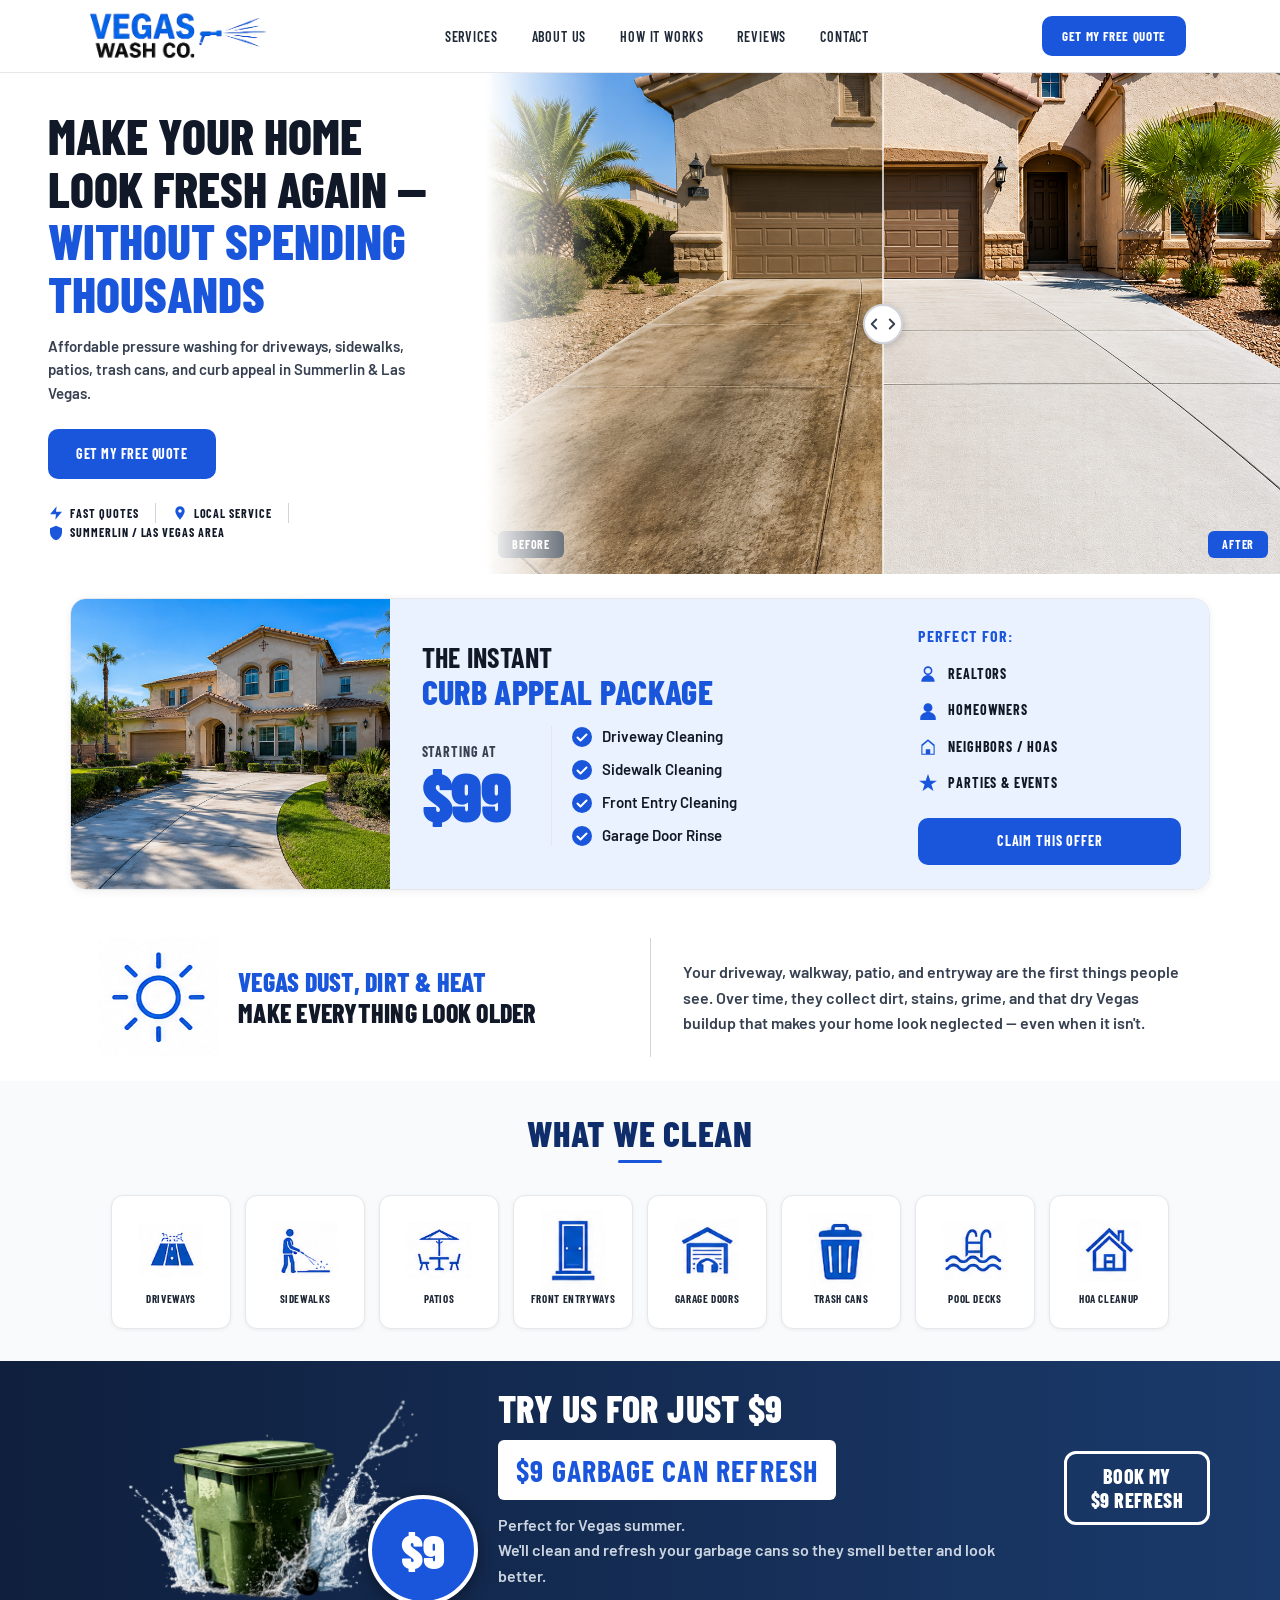
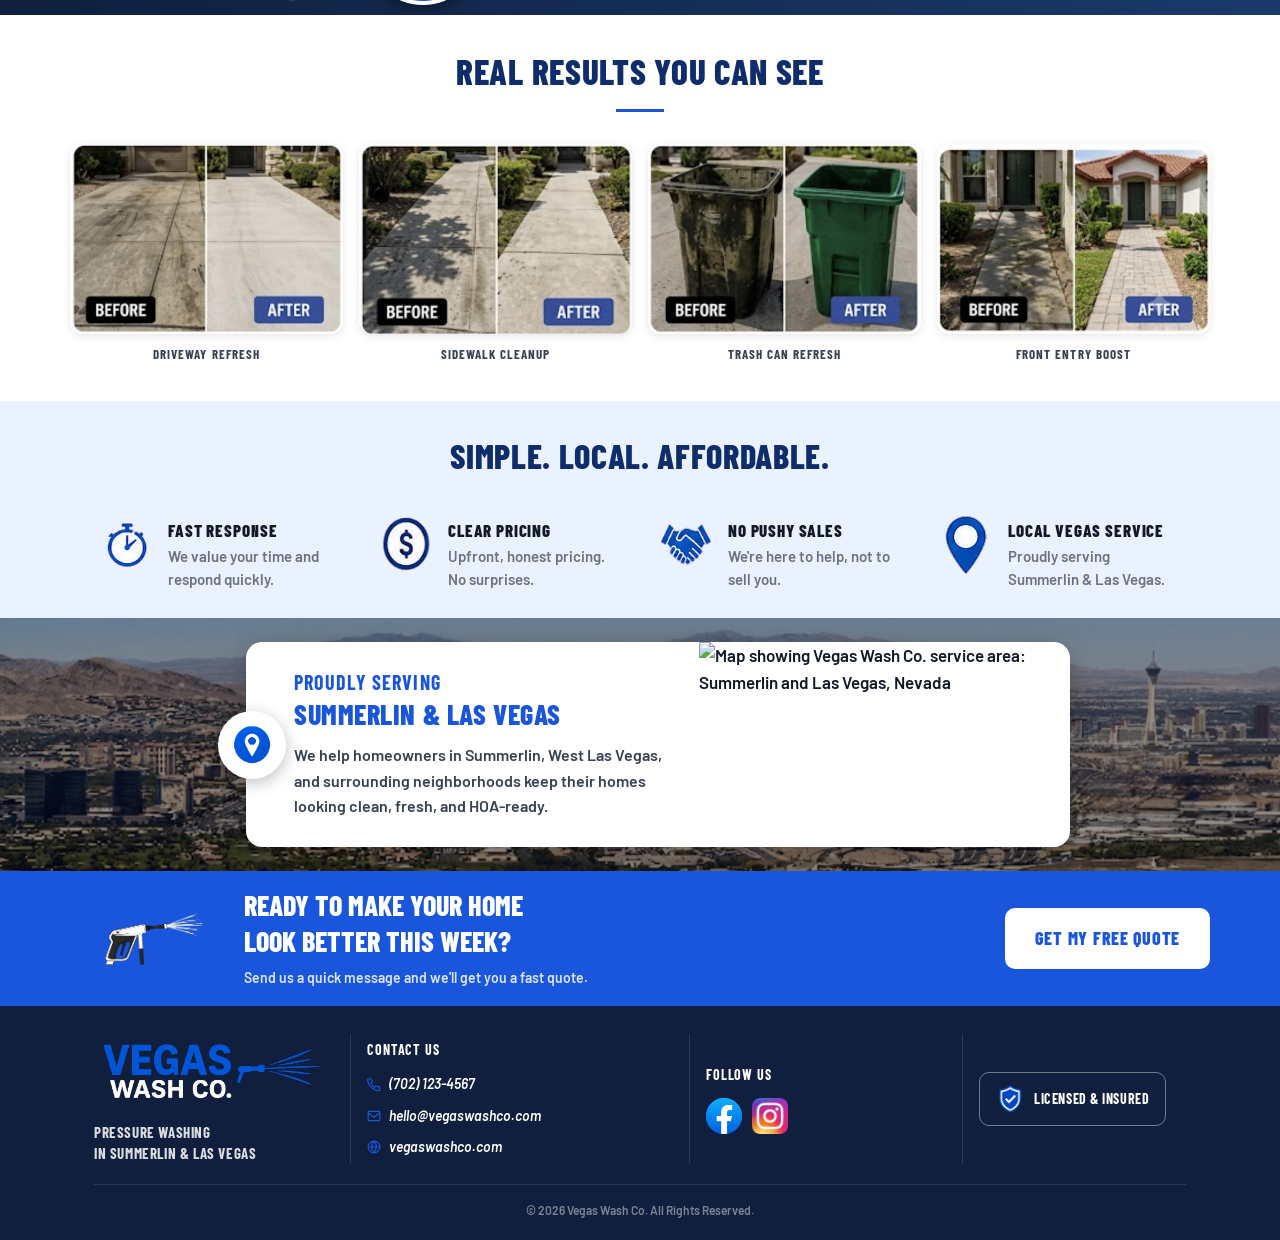
==== commit 748b394c: "Polish UI, add SEO optimization, and minor layout fixes - Navbar: increase logo to 190px, shift left" ====
--- a/index.html
+++ b/index.html
@@ -3,7 +3,39 @@
 <head>
   <meta charset="UTF-8" />
   <meta name="viewport" content="width=device-width, initial-scale=1.0" />
-<title>Vegas Wash Co. — Pressure Washing in Summerlin &amp; Las Vegas</title>
+  <title>Vegas Wash Co. — Pressure Washing in Summerlin &amp; Las Vegas</title>
+
+  <!-- SEO Meta -->
+  <meta name="description" content="Vegas Wash Co. offers affordable pressure washing in Summerlin &amp; Las Vegas. Driveways, sidewalks, patios, trash cans &amp; more. Curb Appeal Package starting at $99. Get a free quote today!" />
+  <meta name="keywords" content="pressure washing Las Vegas, pressure washing Summerlin, driveway cleaning Las Vegas, power washing Las Vegas, curb appeal Las Vegas, trash can cleaning Las Vegas, sidewalk cleaning Las Vegas, patio cleaning Las Vegas" />
+  <meta name="robots" content="index, follow" />
+  <meta name="author" content="Vegas Wash Co." />
+  <link rel="canonical" href="https://vegaswashco.com/" />
+
+  <!-- Local / Geo SEO -->
+  <meta name="geo.region" content="US-NV" />
+  <meta name="geo.placename" content="Las Vegas, Nevada" />
+  <meta name="geo.position" content="36.1699;-115.1398" />
+  <meta name="ICBM" content="36.1699, -115.1398" />
+
+  <!-- Open Graph -->
+  <meta property="og:type" content="website" />
+  <meta property="og:url" content="https://vegaswashco.com/" />
+  <meta property="og:site_name" content="Vegas Wash Co." />
+  <meta property="og:locale" content="en_US" />
+  <meta property="og:title" content="Vegas Wash Co. — Pressure Washing in Summerlin &amp; Las Vegas" />
+  <meta property="og:description" content="Affordable pressure washing for driveways, sidewalks, patios &amp; trash cans in Summerlin &amp; Las Vegas. Curb Appeal Package starting at $99. Get a free quote!" />
+  <meta property="og:image" content="https://vegaswashco.com/Design%20Images/Garage%20After.png" />
+
+  <!-- Twitter Card -->
+  <meta name="twitter:card" content="summary_large_image" />
+  <meta name="twitter:title" content="Vegas Wash Co. — Pressure Washing in Summerlin &amp; Las Vegas" />
+  <meta name="twitter:description" content="Affordable pressure washing for driveways, sidewalks, patios &amp; trash cans in Summerlin &amp; Las Vegas. Starting at $99." />
+  <meta name="twitter:image" content="https://vegaswashco.com/Design%20Images/Garage%20After.png" />
+
+  <!-- Performance: preconnect to Google Fonts -->
+  <link rel="preconnect" href="https://fonts.googleapis.com" />
+  <link rel="preconnect" href="https://fonts.gstatic.com" crossorigin />
 
   <!-- Stylesheets -->
   <link rel="stylesheet" href="src/styles/global.css" />
@@ -18,6 +50,70 @@
   <link rel="stylesheet" href="src/styles/proudly-serving.css" />
   <link rel="stylesheet" href="src/styles/ready-to-make.css" />
   <link rel="stylesheet" href="src/styles/contact-footer.css" />
+
+  <!-- Structured Data: LocalBusiness -->
+  <script type="application/ld+json">
+  {
+    "@context": "https://schema.org",
+    "@type": "LocalBusiness",
+    "@id": "https://vegaswashco.com/",
+    "name": "Vegas Wash Co.",
+    "description": "Affordable pressure washing services in Summerlin and Las Vegas, Nevada. We clean driveways, sidewalks, patios, front entryways, garage doors, trash cans, pool decks, and more.",
+    "url": "https://vegaswashco.com",
+    "telephone": "+17021234567",
+    "email": "hello@vegaswashco.com",
+    "image": "https://vegaswashco.com/Design%20Images/Garage%20After.png",
+    "logo": "https://vegaswashco.com/Design%20Images/Vector%20Icons/logo_vector.png",
+    "priceRange": "$9 – $99+",
+    "address": {
+      "@type": "PostalAddress",
+      "addressLocality": "Las Vegas",
+      "addressRegion": "NV",
+      "addressCountry": "US"
+    },
+    "geo": {
+      "@type": "GeoCoordinates",
+      "latitude": 36.1699,
+      "longitude": -115.1398
+    },
+    "areaServed": [
+      { "@type": "City", "name": "Las Vegas" },
+      { "@type": "City", "name": "Summerlin" },
+      { "@type": "City", "name": "Henderson" }
+    ],
+    "serviceType": "Pressure Washing",
+    "hasOfferCatalog": {
+      "@type": "OfferCatalog",
+      "name": "Pressure Washing Services",
+      "itemListElement": [
+        {
+          "@type": "Offer",
+          "itemOffered": {
+            "@type": "Service",
+            "name": "Instant Curb Appeal Package",
+            "description": "Driveway cleaning, sidewalk cleaning, front entry cleaning, and garage door rinse."
+          },
+          "price": "99",
+          "priceCurrency": "USD"
+        },
+        {
+          "@type": "Offer",
+          "itemOffered": {
+            "@type": "Service",
+            "name": "Garbage Can Refresh",
+            "description": "Professional garbage can cleaning and odor removal."
+          },
+          "price": "9",
+          "priceCurrency": "USD"
+        }
+      ]
+    },
+    "sameAs": [
+      "https://facebook.com",
+      "https://instagram.com"
+    ]
+  }
+  </script>
 </head>
 <body>
 
@@ -29,19 +125,22 @@
     <a href="#" class="navbar__logo" aria-label="Vegas Wash Co. home">
       <img
         src="Design Images/Vector Icons/logo_vector.png"
-        alt="Vegas Wash Co."
+        alt="Vegas Wash Co. — Pressure Washing Summerlin &amp; Las Vegas"
         class="navbar__logo-img"
+        width="190"
+        height="auto"
+        loading="eager"
       />
     </a>
 
     <!-- Desktop nav links -->
     <nav class="navbar__nav" aria-label="Primary navigation">
       <ul class="navbar__links">
-        <li><a href="#how-it-works"     class="navbar__link">SERVICES</a></li>
-        <li><a href="#proudly-serving"        class="navbar__link">ABOUT US</a></li>
-        <li><a href="#reviews" class="navbar__link">HOW IT WORKS</a></li>
-        <li><a href="#proudly-serving"      class="navbar__link">REVIEWS</a></li>
-        <li><a href="#contact"      class="navbar__link">CONTACT</a></li>
+        <li><a href="#how-it-works"    class="navbar__link">SERVICES</a></li>
+        <li><a href="#proudly-serving" class="navbar__link">ABOUT US</a></li>
+        <li><a href="#reviews"         class="navbar__link">HOW IT WORKS</a></li>
+        <li><a href="#proudly-serving" class="navbar__link">REVIEWS</a></li>
+        <li><a href="#contact"         class="navbar__link">CONTACT</a></li>
       </ul>
     </nav>
 
@@ -67,11 +166,11 @@
   <!-- Mobile dropdown menu -->
   <div class="navbar__mobile-menu" id="navbar-mobile-menu" aria-hidden="true">
     <ul class="navbar__mobile-links">
-      <li><a href="#how-it-works"     class="navbar__mobile-link">SERVICES</a></li>
-      <li><a href="#proudly-serving"        class="navbar__mobile-link">ABOUT US</a></li>
-      <li><a href="#reviews" class="navbar__mobile-link">HOW IT WORKS</a></li>
-      <li><a href="#proudly-serving"      class="navbar__mobile-link">REVIEWS</a></li>
-      <li><a href="#contact"      class="navbar__mobile-link">CONTACT</a></li>
+      <li><a href="#how-it-works"    class="navbar__mobile-link">SERVICES</a></li>
+      <li><a href="#proudly-serving" class="navbar__mobile-link">ABOUT US</a></li>
+      <li><a href="#reviews"         class="navbar__mobile-link">HOW IT WORKS</a></li>
+      <li><a href="#proudly-serving" class="navbar__mobile-link">REVIEWS</a></li>
+      <li><a href="#contact"         class="navbar__mobile-link">CONTACT</a></li>
       <li>
         <a href="#get-quote" class="navbar__cta navbar__cta--mobile">
           GET MY FREE QUOTE
@@ -83,7 +182,7 @@
 </header>
 
   <!-- 2. Hero -->
-  <section class="hero" id="hero">
+  <section class="hero" id="hero" aria-label="Hero — Pressure Washing Services in Las Vegas">
   <div class="hero__container">
 
     <!-- Left Panel -->
@@ -125,17 +224,29 @@
 
     <!-- Right Panel - Before/After Slider -->
     <div class="hero__right">
-      <div class="hero__ba-slider" role="img" aria-label="Before and after pressure washing comparison">
+      <div class="hero__ba-slider" role="img" aria-label="Before and after pressure washing comparison — Las Vegas driveway">
 
         <!-- Before image (base layer, full width) -->
         <div class="hero__ba-before">
-          <img src="Design Images/Garage Before.png" alt="Before pressure washing" draggable="false" />
+          <img
+            src="Design Images/Garage Before.png"
+            alt="Garage driveway before pressure washing — dirty and stained"
+            draggable="false"
+            loading="eager"
+            fetchpriority="high"
+          />
           <span class="hero__ba-label hero__ba-label--before">BEFORE</span>
         </div>
 
         <!-- After image (clipped layer, revealed by slider) -->
         <div class="hero__ba-after">
-          <img src="Design Images/Garage After.png" alt="After pressure washing" draggable="false" />
+          <img
+            src="Design Images/Garage After.png"
+            alt="Garage driveway after pressure washing — clean and bright"
+            draggable="false"
+            loading="eager"
+            fetchpriority="high"
+          />
           <span class="hero__ba-label hero__ba-label--after">AFTER</span>
         </div>
 
@@ -160,12 +271,12 @@
 </section>
 
   <!-- 3. Package -->
-  <section class="package" id="how-it-works">
+  <section class="package" id="how-it-works" aria-label="Instant Curb Appeal Package — starting at $99">
   <div class="package__container">
     <div class="package__card">
 
       <!-- Left: House Photo -->
-      <div class="package__photo" role="img" aria-label="Luxury Las Vegas home exterior with green lawn and clean driveway"></div>
+      <div class="package__photo" role="img" aria-label="Clean driveway and home exterior after pressure washing in Las Vegas"></div>
 
       <!-- Middle: Package Details -->
       <div class="package__details">
@@ -253,11 +364,11 @@
 </section>
 
   <!-- 4. Vegas Dust -->
-  <section class="vegas-dust">
+  <section class="vegas-dust" aria-label="Why Las Vegas homes need pressure washing">
   <div class="vegas-dust__container">
     <div class="vegas-dust__left">
       <div class="vegas-dust__icon" aria-hidden="true">
-        <img src="Design Images/Vector Icons/sun_icon_vector.png" alt="Sun icon">
+        <img src="Design Images/Vector Icons/sun_icon_vector.png" alt="" loading="lazy" />
       </div>
       <div class="vegas-dust__heading">
         <span class="vegas-dust__heading-line1">VEGAS DUST, DIRT &amp; HEAT</span>
@@ -269,13 +380,13 @@
     <hr class="vegas-dust__rule" aria-hidden="true"/>
 
     <div class="vegas-dust__right">
-      <p class="vegas-dust__body">Your driveway, walkway, patio, and entryway are the first things people see. Over time, they collect dirt, stains, grime, and that dry Vegas buildup that makes your look neglected — even when it isn't.</p>
+      <p class="vegas-dust__body">Your driveway, walkway, patio, and entryway are the first things people see. Over time, they collect dirt, stains, grime, and that dry Vegas buildup that makes your home look neglected — even when it isn't.</p>
     </div>
   </div>
 </section>
 
   <!-- 5. What We Clean -->
-  <section class="what-we-clean" id="about">
+  <section class="what-we-clean" id="about" aria-label="Pressure washing services we offer">
   <div class="what-we-clean__container">
     <div class="what-we-clean__heading-wrap">
       <h2 class="what-we-clean__heading">WHAT WE CLEAN</h2>
@@ -284,35 +395,35 @@
     <div class="what-we-clean__grid">
 
       <div class="wwc-card">
-        <div class="wwc-card__icon"><img src="Design Images/Vector Icons/driveways_vector.png" alt="Driveways"></div>
+        <div class="wwc-card__icon"><img src="Design Images/Vector Icons/driveways_vector.png" alt="Driveway pressure washing Las Vegas" loading="lazy" /></div>
         <span class="wwc-card__label">DRIVEWAYS</span>
       </div>
       <div class="wwc-card">
-        <div class="wwc-card__icon"><img src="Design Images/Vector Icons/sidewalks_vector.png" alt="Sidewalks"></div>
+        <div class="wwc-card__icon"><img src="Design Images/Vector Icons/sidewalks_vector.png" alt="Sidewalk pressure washing Las Vegas" loading="lazy" /></div>
         <span class="wwc-card__label">SIDEWALKS</span>
       </div>
       <div class="wwc-card">
-        <div class="wwc-card__icon"><img src="Design Images/Vector Icons/patios_vector.png" alt="Patios"></div>
+        <div class="wwc-card__icon"><img src="Design Images/Vector Icons/patios_vector.png" alt="Patio pressure washing Las Vegas" loading="lazy" /></div>
         <span class="wwc-card__label">PATIOS</span>
       </div>
       <div class="wwc-card">
-        <div class="wwc-card__icon"><img src="Design Images/Vector Icons/front_entryways_vector.png" alt="Front Entryways"></div>
+        <div class="wwc-card__icon"><img src="Design Images/Vector Icons/front_entryways_vector.png" alt="Front entryway pressure washing Las Vegas" loading="lazy" /></div>
         <span class="wwc-card__label">FRONT ENTRYWAYS</span>
       </div>
       <div class="wwc-card">
-        <div class="wwc-card__icon"><img src="Design Images/Vector Icons/garage_doors_vector.png" alt="Garage Doors"></div>
+        <div class="wwc-card__icon"><img src="Design Images/Vector Icons/garage_doors_vector.png" alt="Garage door pressure washing Las Vegas" loading="lazy" /></div>
         <span class="wwc-card__label">GARAGE DOORS</span>
       </div>
       <div class="wwc-card">
-        <div class="wwc-card__icon"><img src="Design Images/Vector Icons/trash_cans_vector.png" alt="Trash Cans"></div>
+        <div class="wwc-card__icon"><img src="Design Images/Vector Icons/trash_cans_vector.png" alt="Trash can cleaning Las Vegas" loading="lazy" /></div>
         <span class="wwc-card__label">TRASH CANS</span>
       </div>
       <div class="wwc-card">
-        <div class="wwc-card__icon"><img src="Design Images/Vector Icons/pool_decks_vector.png" alt="Pool Decks"></div>
+        <div class="wwc-card__icon"><img src="Design Images/Vector Icons/pool_decks_vector.png" alt="Pool deck pressure washing Las Vegas" loading="lazy" /></div>
         <span class="wwc-card__label">POOL DECKS</span>
       </div>
       <div class="wwc-card">
-        <div class="wwc-card__icon"><img src="Design Images/Vector Icons/hoa_cleanup_vector.png" alt="HOA Cleanup"></div>
+        <div class="wwc-card__icon"><img src="Design Images/Vector Icons/hoa_cleanup_vector.png" alt="HOA cleanup pressure washing Las Vegas" loading="lazy" /></div>
         <span class="wwc-card__label">HOA CLEANUP</span>
       </div>
 
@@ -321,17 +432,18 @@
 </section>
 
   <!-- 6. Garbage Can -->
-  <section class="garbage-can">
+  <section class="garbage-can" aria-label="$9 Garbage Can Refresh — intro offer">
   <div class="garbage-can__container">
 
     <div class="garbage-can__photo">
       <img
         src="Design Images/Trash Can in Water Image.png"
-        alt="Garbage can being pressure washed with water splash"
+        alt="Garbage can being pressure washed — $9 trash can cleaning service in Las Vegas"
         class="garbage-can__img"
+        loading="lazy"
         onerror="this.style.display='none'"
       />
-      <div class="garbage-can__badge">$9</div>
+      <div class="garbage-can__badge" aria-label="$9 offer">$9</div>
     </div>
 
     <div class="garbage-can__content">
@@ -350,7 +462,7 @@
 </section>
 
   <!-- 7. Real Results -->
-  <section class="real-results" id="reviews">
+  <section class="real-results" id="reviews" aria-label="Real pressure washing results — before and after photos">
   <div class="real-results__container">
     <h2 class="real-results__heading">REAL RESULTS YOU CAN SEE</h2>
     <div class="real-results__accent"></div>
@@ -358,19 +470,19 @@
     <div class="real-results__grid">
 
       <div class="real-results__card">
-        <div class="result-card__img" style="background-image:url('Design Images/Driveway Refresh.png')"></div>
+        <div class="result-card__img" style="background-image:url('Design Images/Driveway Refresh.png')" role="img" aria-label="Driveway before and after pressure washing"></div>
         <p class="result-card__label">DRIVEWAY REFRESH</p>
       </div>
       <div class="real-results__card">
-        <div class="result-card__img" style="background-image:url('Design Images/Sidewalk Cleanup.png')"></div>
+        <div class="result-card__img" style="background-image:url('Design Images/Sidewalk Cleanup.png')" role="img" aria-label="Sidewalk before and after pressure washing"></div>
         <p class="result-card__label">SIDEWALK CLEANUP</p>
       </div>
       <div class="real-results__card">
-        <div class="result-card__img" style="background-image:url('Design Images/Trash Can Refresh.png')"></div>
+        <div class="result-card__img" style="background-image:url('Design Images/Trash Can Refresh.png')" role="img" aria-label="Trash can before and after cleaning"></div>
         <p class="result-card__label">TRASH CAN REFRESH</p>
       </div>
       <div class="real-results__card">
-        <div class="result-card__img" style="background-image:url('Design Images/Front Entry Boost.png')"></div>
+        <div class="result-card__img" style="background-image:url('Design Images/Front Entry Boost.png')" role="img" aria-label="Front entry before and after pressure washing"></div>
         <p class="result-card__label">FRONT ENTRY BOOST</p>
       </div>
 
@@ -379,7 +491,7 @@
 </section>
 
   <!-- 8. Simple Local -->
-  <section class="simple-local">
+  <section class="simple-local" aria-label="Why choose Vegas Wash Co.">
   <div class="simple-local__container">
     <h2 class="simple-local__heading">SIMPLE. LOCAL. AFFORDABLE.</h2>
     <div class="simple-local__grid">
@@ -387,7 +499,7 @@
       <!-- Fast Response -->
       <div class="simple-local__item">
         <div class="simple-local__icon" aria-hidden="true">
-          <img src="Design Images/Vector Icons/fast_response_vector.png" alt="Fast Response">
+          <img src="Design Images/Vector Icons/fast_response_vector.png" alt="" loading="lazy" />
         </div>
         <div class="simple-local__text">
           <p class="simple-local__title">FAST RESPONSE</p>
@@ -398,7 +510,7 @@
       <!-- Clear Pricing -->
       <div class="simple-local__item">
         <div class="simple-local__icon" aria-hidden="true">
-          <img src="Design Images/Vector Icons/clear_pricing_vector.png" alt="Clear Pricing">
+          <img src="Design Images/Vector Icons/clear_pricing_vector.png" alt="" loading="lazy" />
         </div>
         <div class="simple-local__text">
           <p class="simple-local__title">CLEAR PRICING</p>
@@ -409,7 +521,7 @@
       <!-- No Pushy Sales -->
       <div class="simple-local__item">
         <div class="simple-local__icon" aria-hidden="true">
-          <img src="Design Images/Vector Icons/no_pushy_sales_vector.png" alt="No Pushy Sales">
+          <img src="Design Images/Vector Icons/no_pushy_sales_vector.png" alt="" loading="lazy" />
         </div>
         <div class="simple-local__text">
           <p class="simple-local__title">NO PUSHY SALES</p>
@@ -420,7 +532,7 @@
       <!-- Local Vegas Service -->
       <div class="simple-local__item">
         <div class="simple-local__icon" aria-hidden="true">
-          <img src="Design Images/Vector Icons/local_service_vector.png" alt="Local Vegas Service">
+          <img src="Design Images/Vector Icons/local_service_vector.png" alt="" loading="lazy" />
         </div>
         <div class="simple-local__text">
           <p class="simple-local__title">LOCAL VEGAS SERVICE</p>
@@ -433,12 +545,12 @@
 </section>
 
   <!-- 9. Proudly Serving -->
-  <section class="proudly-serving" id="proudly-serving">
+  <section class="proudly-serving" id="proudly-serving" aria-label="Service area — Summerlin and Las Vegas">
   <div class="proudly-serving__container">
 
     <!-- Floating pin circle — overlaps left edge of box -->
-    <div class="proudly-serving__pin-circle">
-      <img src="Design Images/Vector Icons/location_pin_vector.png" alt="Location pin" width="44" height="44">
+    <div class="proudly-serving__pin-circle" aria-hidden="true">
+      <img src="Design Images/Vector Icons/location_pin_vector.png" alt="" width="44" height="44" loading="lazy" />
     </div>
 
     <div class="proudly-serving__box">
@@ -453,8 +565,13 @@
       </div>
 
       <!-- Map (flush right) -->
-      <div class="proudly-serving__map" aria-label="Service area map showing Summerlin and Las Vegas">
-        <img src="Design Images/Summerlin-Vegas Map.png" alt="Map of Summerlin and Las Vegas service area" class="proudly-serving__map-img">
+      <div class="proudly-serving__map" aria-label="Map of Summerlin and Las Vegas pressure washing service area">
+        <img
+          src="Design Images/Summerlin-Vegas Map.png"
+          alt="Map showing Vegas Wash Co. service area: Summerlin and Las Vegas, Nevada"
+          class="proudly-serving__map-img"
+          loading="lazy"
+        />
       </div>
 
     </div>
@@ -463,11 +580,11 @@
 </section>
 
   <!-- 10. Ready To Make -->
-  <section class="ready-to-make" id="get-quote">
+  <section class="ready-to-make" id="get-quote" aria-label="Get your free pressure washing quote">
   <div class="ready-to-make__container">
 
-    <div class="ready-to-make__illustration">
-      <img src="Design Images/Watergun.png" alt="Pressure washer illustration" class="ready-to-make__illustration-img">
+    <div class="ready-to-make__illustration" aria-hidden="true">
+      <img src="Design Images/Watergun.png" alt="" class="ready-to-make__illustration-img" loading="lazy" />
     </div>
 
     <div class="ready-to-make__text">
@@ -485,17 +602,18 @@
 </section>
 
   <!-- 11. Contact / Footer -->
-  <footer class="contact-footer" id="contact">
+  <footer class="contact-footer" id="contact" aria-label="Contact Vegas Wash Co.">
   <div class="contact-footer__container">
     <div class="contact-footer__columns">
 
       <!-- Col 1: Logo + Tagline -->
       <div class="contact-footer__col contact-footer__col--logo">
-        <a href="#" class="contact-footer__logo-link">
+        <a href="#" class="contact-footer__logo-link" aria-label="Vegas Wash Co. home">
           <img
             src="Design Images/Vector Icons/logo_vector_white.png"
-            alt="Vegas Wash Co. Logo"
+            alt="Vegas Wash Co."
             class="contact-footer__logo-img"
+            loading="lazy"
           />
         </a>
         <p class="contact-footer__tagline">PRESSURE WASHING<br>IN SUMMERLIN &amp; LAS VEGAS</p>
@@ -506,35 +624,37 @@
       <!-- Col 2: Contact Us -->
       <div class="contact-footer__col contact-footer__col--contact">
         <h3 class="contact-footer__col-heading">CONTACT US</h3>
-        <ul class="contact-footer__contact-list">
-          <li class="contact-footer__contact-item">
-            <a href="tel:+17021234567" class="contact-footer__contact-link">
-              <svg class="contact-footer__icon" xmlns="http://www.w3.org/2000/svg" viewBox="0 0 24 24" fill="none" stroke="#1A56DB" stroke-width="2" stroke-linecap="round" stroke-linejoin="round" aria-hidden="true">
-                <path d="M22 16.92v3a2 2 0 0 1-2.18 2 19.79 19.79 0 0 1-8.63-3.07A19.5 19.5 0 0 1 4.15 12 19.79 19.79 0 0 1 1.08 3.4 2 2 0 0 1 3.05 1.22h3a2 2 0 0 1 2 1.72c.127.96.361 1.903.7 2.81a2 2 0 0 1-.45 2.11L7.09 9.91a16 16 0 0 0 6 6l1.27-1.27a2 2 0 0 1 2.11-.45c.907.339 1.85.573 2.81.7A2 2 0 0 1 22 16.92z"/>
-              </svg>
-              <span>(702) 123-4567</span>
-            </a>
-          </li>
-          <li class="contact-footer__contact-item">
-            <a href="mailto:hello@vegaswashco.com" class="contact-footer__contact-link">
-              <svg class="contact-footer__icon" xmlns="http://www.w3.org/2000/svg" viewBox="0 0 24 24" fill="none" stroke="#1A56DB" stroke-width="2" stroke-linecap="round" stroke-linejoin="round" aria-hidden="true">
-                <rect x="2" y="4" width="20" height="16" rx="2"/>
-                <path d="M2 7l10 7 10-7"/>
-              </svg>
-              <span>hello@vegaswashco.com</span>
-            </a>
-          </li>
-          <li class="contact-footer__contact-item">
-            <a href="https://vegaswashco.com" class="contact-footer__contact-link" target="_blank" rel="noopener noreferrer">
-              <svg class="contact-footer__icon" xmlns="http://www.w3.org/2000/svg" viewBox="0 0 24 24" fill="none" stroke="#1A56DB" stroke-width="2" stroke-linecap="round" stroke-linejoin="round" aria-hidden="true">
-                <circle cx="12" cy="12" r="10"/>
-                <line x1="2" y1="12" x2="22" y2="12"/>
-                <path d="M12 2a15.3 15.3 0 0 1 4 10 15.3 15.3 0 0 1-4 10 15.3 15.3 0 0 1-4-10A15.3 15.3 0 0 1 12 2z"/>
-              </svg>
-              <span>vegaswashco.com</span>
-            </a>
-          </li>
-        </ul>
+        <address>
+          <ul class="contact-footer__contact-list">
+            <li class="contact-footer__contact-item">
+              <a href="tel:+17021234567" class="contact-footer__contact-link">
+                <svg class="contact-footer__icon" xmlns="http://www.w3.org/2000/svg" viewBox="0 0 24 24" fill="none" stroke="#1A56DB" stroke-width="2" stroke-linecap="round" stroke-linejoin="round" aria-hidden="true">
+                  <path d="M22 16.92v3a2 2 0 0 1-2.18 2 19.79 19.79 0 0 1-8.63-3.07A19.5 19.5 0 0 1 4.15 12 19.79 19.79 0 0 1 1.08 3.4 2 2 0 0 1 3.05 1.22h3a2 2 0 0 1 2 1.72c.127.96.361 1.903.7 2.81a2 2 0 0 1-.45 2.11L7.09 9.91a16 16 0 0 0 6 6l1.27-1.27a2 2 0 0 1 2.11-.45c.907.339 1.85.573 2.81.7A2 2 0 0 1 22 16.92z"/>
+                </svg>
+                <span>(702) 123-4567</span>
+              </a>
+            </li>
+            <li class="contact-footer__contact-item">
+              <a href="mailto:hello@vegaswashco.com" class="contact-footer__contact-link">
+                <svg class="contact-footer__icon" xmlns="http://www.w3.org/2000/svg" viewBox="0 0 24 24" fill="none" stroke="#1A56DB" stroke-width="2" stroke-linecap="round" stroke-linejoin="round" aria-hidden="true">
+                  <rect x="2" y="4" width="20" height="16" rx="2"/>
+                  <path d="M2 7l10 7 10-7"/>
+                </svg>
+                <span>hello@vegaswashco.com</span>
+              </a>
+            </li>
+            <li class="contact-footer__contact-item">
+              <a href="https://vegaswashco.com" class="contact-footer__contact-link" target="_blank" rel="noopener noreferrer">
+                <svg class="contact-footer__icon" xmlns="http://www.w3.org/2000/svg" viewBox="0 0 24 24" fill="none" stroke="#1A56DB" stroke-width="2" stroke-linecap="round" stroke-linejoin="round" aria-hidden="true">
+                  <circle cx="12" cy="12" r="10"/>
+                  <line x1="2" y1="12" x2="22" y2="12"/>
+                  <path d="M12 2a15.3 15.3 0 0 1 4 10 15.3 15.3 0 0 1-4 10 15.3 15.3 0 0 1-4-10A15.3 15.3 0 0 1 12 2z"/>
+                </svg>
+                <span>vegaswashco.com</span>
+              </a>
+            </li>
+          </ul>
+        </address>
       </div>
 
       <div class="contact-footer__divider" aria-hidden="true"></div>
@@ -543,11 +663,11 @@
       <div class="contact-footer__col contact-footer__col--social">
         <h3 class="contact-footer__col-heading">FOLLOW US</h3>
         <div class="contact-footer__social-row">
-          <a href="https://facebook.com" class="contact-footer__social-btn contact-footer__social-btn--facebook" target="_blank" rel="noopener noreferrer" aria-label="Follow us on Facebook">
-            <img src="Design Images/Vector Icons/facebook_vector.png" alt="Facebook" aria-hidden="true">
+          <a href="https://facebook.com" class="contact-footer__social-btn contact-footer__social-btn--facebook" target="_blank" rel="noopener noreferrer" aria-label="Follow Vegas Wash Co. on Facebook">
+            <img src="Design Images/Vector Icons/facebook_vector.png" alt="Facebook" loading="lazy" aria-hidden="true" />
           </a>
-          <a href="https://instagram.com" class="contact-footer__social-btn contact-footer__social-btn--instagram" target="_blank" rel="noopener noreferrer" aria-label="Follow us on Instagram">
-            <img src="Design Images/Vector Icons/instagram_vector.png" alt="Instagram" aria-hidden="true">
+          <a href="https://instagram.com" class="contact-footer__social-btn contact-footer__social-btn--instagram" target="_blank" rel="noopener noreferrer" aria-label="Follow Vegas Wash Co. on Instagram">
+            <img src="Design Images/Vector Icons/instagram_vector.png" alt="Instagram" loading="lazy" aria-hidden="true" />
           </a>
         </div>
       </div>
@@ -557,7 +677,7 @@
       <!-- Col 4: Licensed & Insured -->
       <div class="contact-footer__col contact-footer__col--badge">
         <div class="contact-footer__badge">
-          <img src="Design Images/Vector Icons/shield_vector.png" alt="Licensed and Insured" class="contact-footer__shield-icon">
+          <img src="Design Images/Vector Icons/shield_vector.png" alt="Licensed and Insured" class="contact-footer__shield-icon" loading="lazy" />
           <div class="contact-footer__badge-text">
             <span>LICENSED &amp; INSURED</span>
           </div>
@@ -568,7 +688,7 @@
 
     <!-- Copyright Bar -->
     <div class="contact-footer__copyright">
-      <p>© 2024 Vegas Wash Co. All Rights Reserved.</p>
+      <p>© 2026 Vegas Wash Co. All Rights Reserved.</p>
     </div>
 
   </div><!-- /.contact-footer__container -->
--- a/src/styles/navbar.css
+++ b/src/styles/navbar.css
@@ -26,7 +26,7 @@
   justify-content: space-between;
   max-width: 1140px;
   margin: 0 auto;
-  padding: 0 24px;
+  padding: 0 24px 0 12px;
   height: 72px;
 }
 
@@ -36,11 +36,11 @@
   align-items: center;
   flex-shrink: 0;
   text-decoration: none;
-  width: 160px;
+  width: 190px;
 }
 
 .navbar__logo-img {
-  width: 160px;
+  width: 190px;
   height: auto;
   display: block;
 }
--- a/src/styles/hero.css
+++ b/src/styles/hero.css
@@ -12,7 +12,8 @@
   display: flex;
   align-items: stretch;
   min-height: 440px;
-  max-width: 100%;
+  max-width: 1600px;
+  margin: 0 auto;
 }
 
 /* ── Left Panel ─────────────────────────────────────────── */
--- a/src/styles/garbage-can.css
+++ b/src/styles/garbage-can.css
@@ -183,53 +183,64 @@
 /* Mobile: < 640px */
 @media (max-width: 639px) {
   .garbage-can {
-    padding: 28px 16px;
+    padding: 16px 16px;
   }
 
   .garbage-can__container {
     flex-direction: column;
     align-items: center;
     text-align: center;
-    gap: 20px;
+    gap: 10px;
   }
 
   .garbage-can__photo {
-    width: 220px;
+    width: 160px;
   }
 
   .garbage-can__badge {
     bottom: 8px;
     right: -10px;
-    width: 70px;
-    height: 70px;
-    font-size: 30px;
+    width: 60px;
+    height: 60px;
+    font-size: 26px;
   }
 
   .garbage-can__content {
     padding-left: 0;
+    padding-top: 0;
+    padding-bottom: 0;
     display: flex;
     flex-direction: column;
     align-items: center;
   }
 
+  .garbage-can__heading {
+    font-size: 24px;
+    margin-bottom: 6px;
+  }
+
   .garbage-can__tag {
     align-self: center;
-  }
-
-  .garbage-can__heading {
-    font-size: 28px;
+    font-size: 22px;
+    margin-bottom: 8px;
+  }
+
+  .garbage-can__body {
+    font-size: 14px;
   }
 
   .garbage-can__cta-wrap {
     width: 100%;
     padding-left: 0;
+    padding-top: 0;
+    padding-bottom: 0;
     justify-content: center;
   }
 
   .garbage-can__cta {
     width: 100%;
     max-width: 280px;
-    font-size: 18px;
-    padding: 16px 28px;
-  }
-}
+    font-size: 16px;
+    padding: 10px 20px;
+  }
+}
--- a/src/styles/ready-to-make.css
+++ b/src/styles/ready-to-make.css
@@ -151,6 +151,12 @@
     font-size: 22px;
   }
 
+  .ready-to-make__cta {
+    margin-left: 0;
+    margin-right: 0;
+    width: 100%;
+  }
+
   .ready-to-make__button {
     width: 100%;
     text-align: center;
--- a/src/styles/contact-footer.css
+++ b/src/styles/contact-footer.css
@@ -156,13 +156,14 @@
 /* --- Col 4: Licensed & Insured badge ----------------------- */
 
 .contact-footer__badge {
-  display: flex;
+  display: inline-flex;
   flex-direction: row;
   align-items: center;
   gap: 10px;
   border: 1.5px solid rgba(255, 255, 255, 0.4);
   border-radius: 10px;
   padding: 12px 16px;
+  width: fit-content;
 }
 
 .contact-footer__shield-icon {
@@ -268,8 +269,4 @@
     width: 100%;
   }
 
-  .contact-footer__badge {
-    display: inline-flex;
-    width: auto;
-  }
-}
+}
